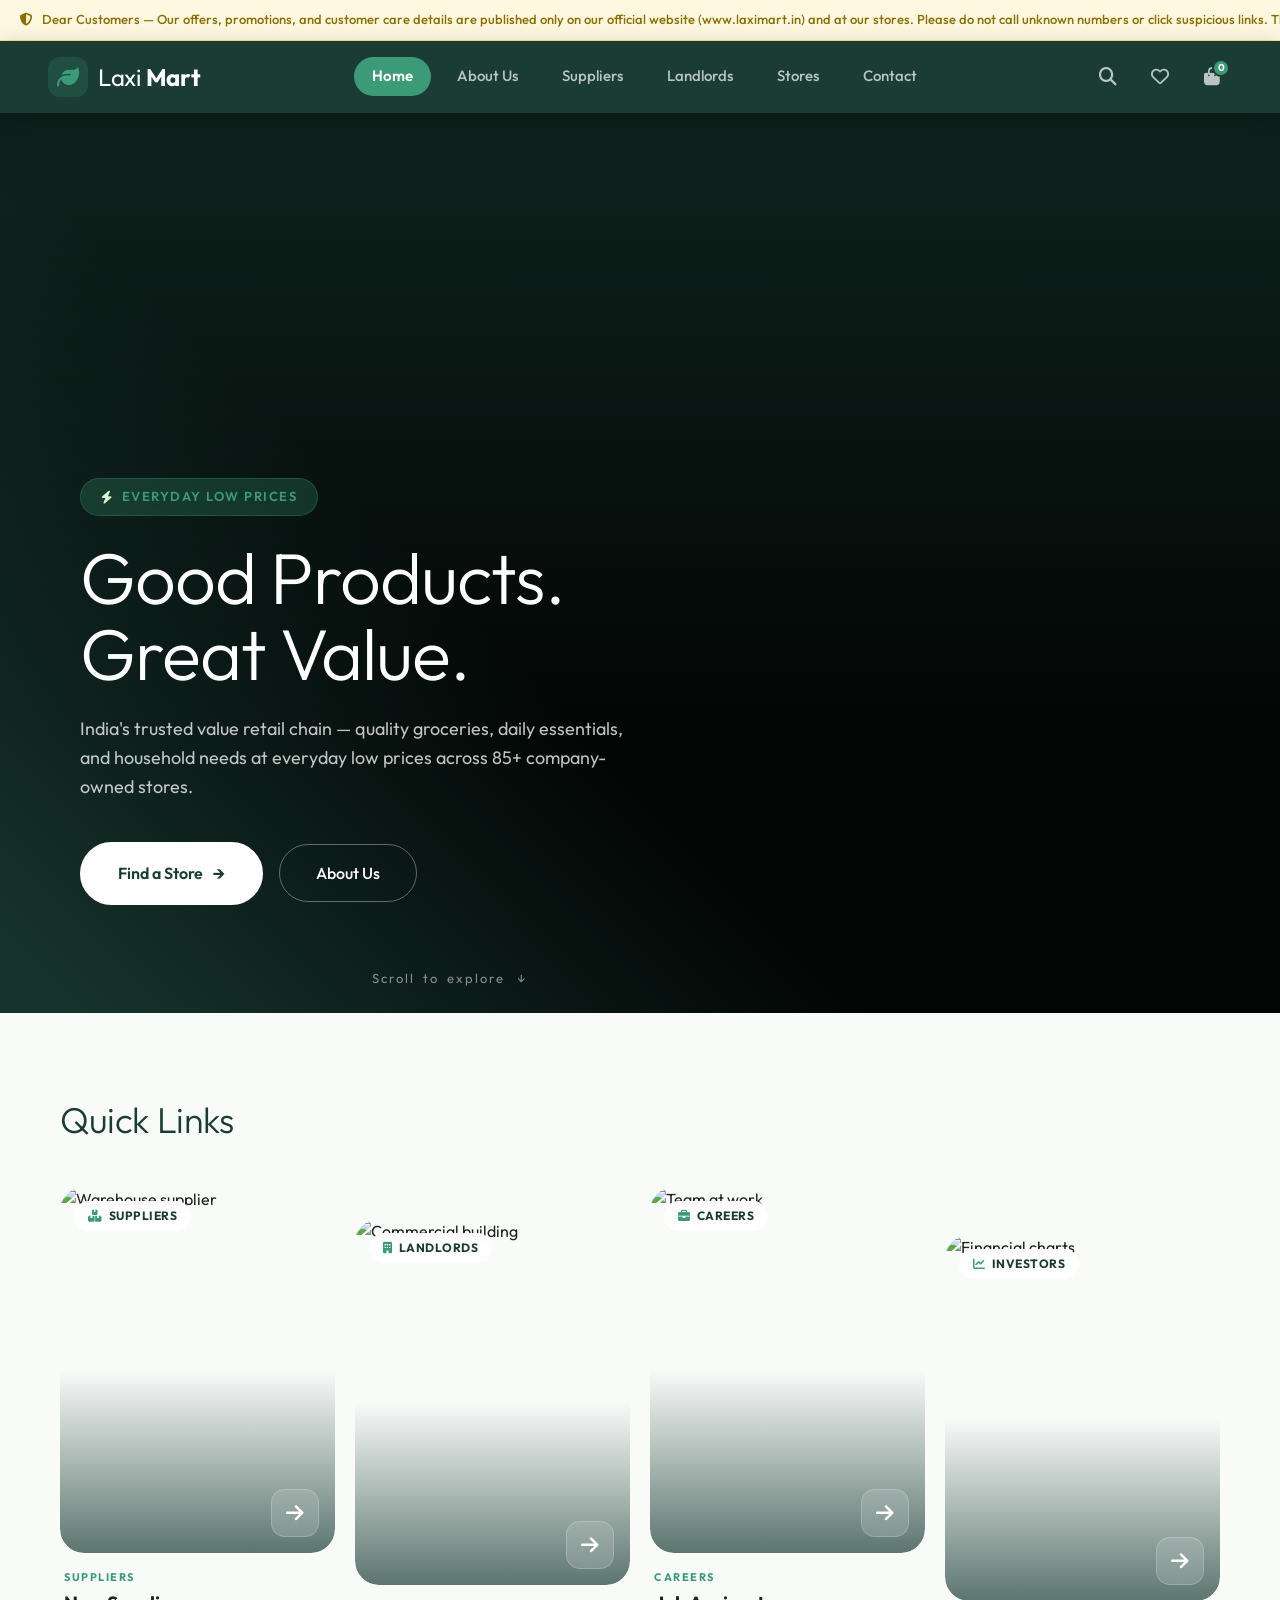
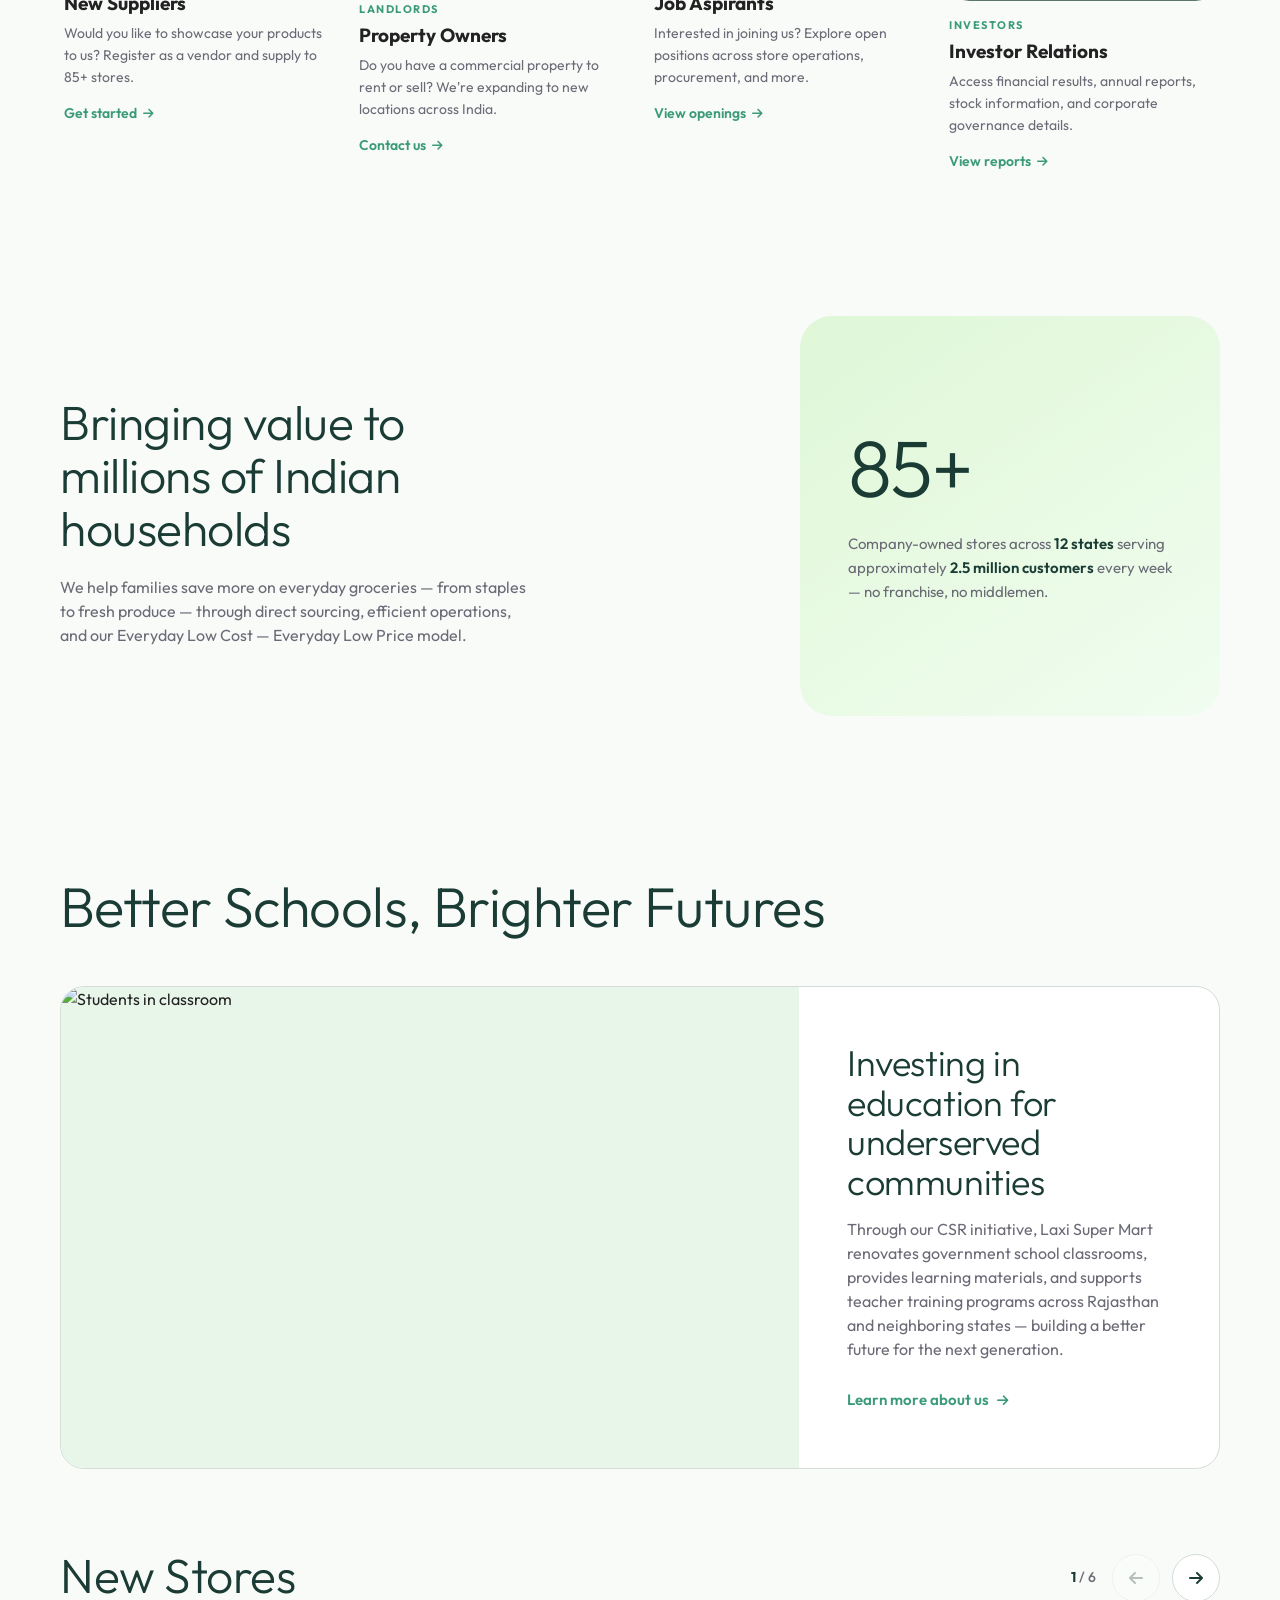
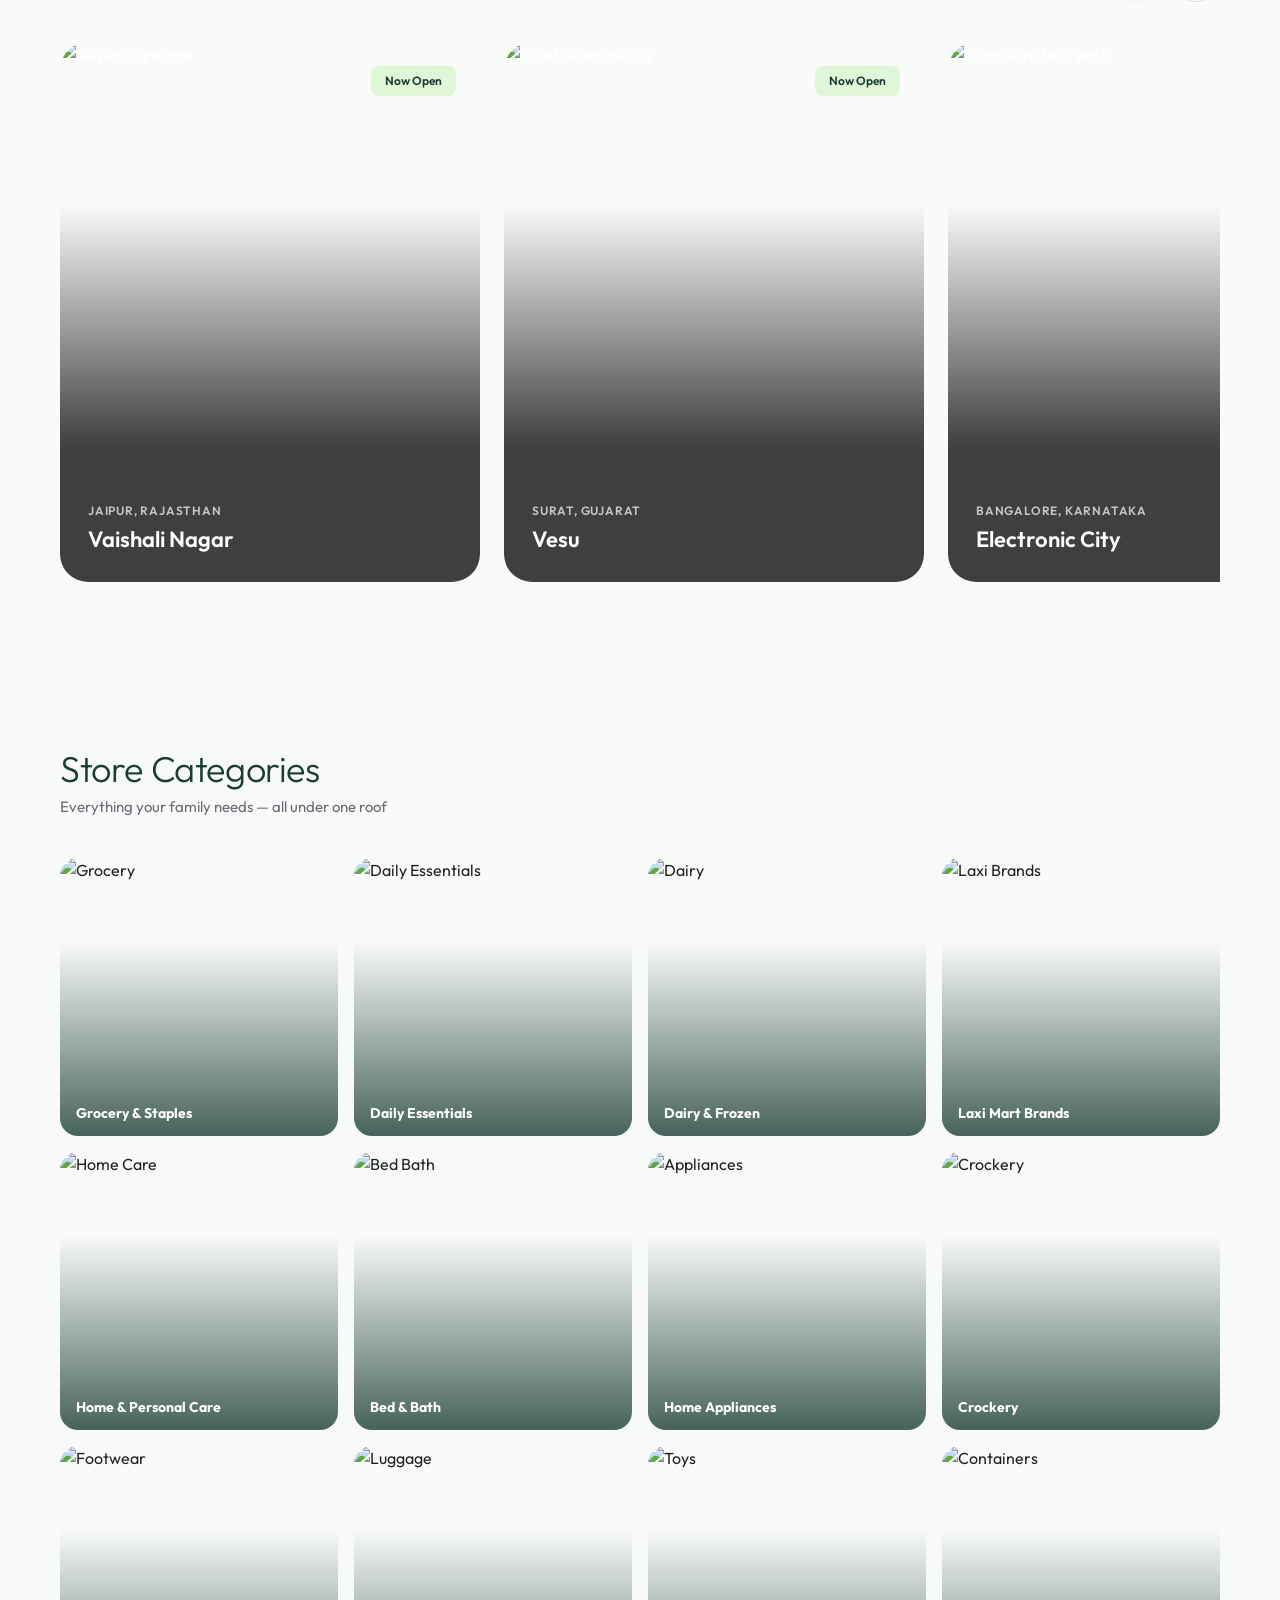
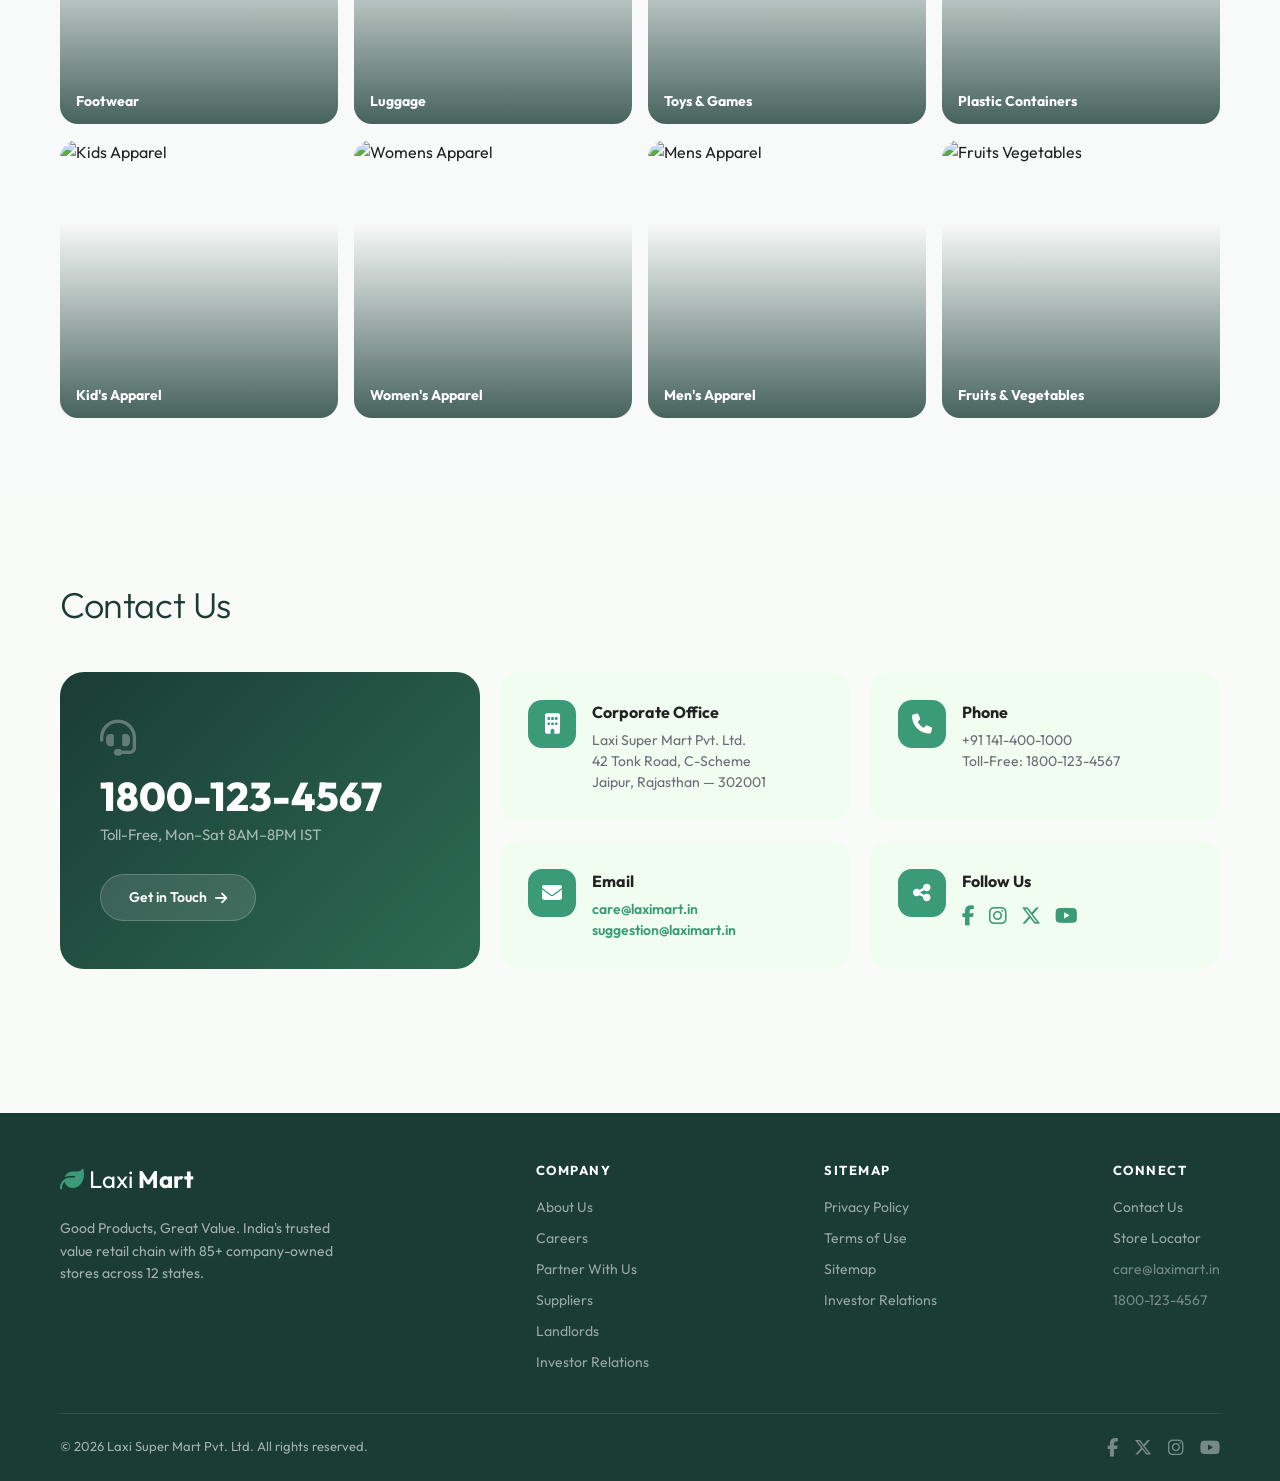
==== index.html @ c4fbe985 "fix: actual warehouse/logistics videos — no more dance" ====
<!DOCTYPE html>
<html lang="en">
<head>
    <meta charset="UTF-8">
    <meta name="viewport" content="width=device-width, initial-scale=1.0">
    <title>Laxi Super Mart — Good Products, Great Value</title>
    <link rel="stylesheet" href="style.css">
    <link rel="stylesheet" href="pages.css">
    <link rel="preconnect" href="https://fonts.googleapis.com">
    <link rel="preconnect" href="https://fonts.gstatic.com" crossorigin>
    <link href="https://fonts.googleapis.com/css2?family=Outfit:wght@400;500;600;700;800;900&display=swap" rel="stylesheet">
    <link rel="stylesheet" href="https://cdnjs.cloudflare.com/ajax/libs/font-awesome/6.4.0/css/all.min.css">
</head>
<body>
    <!-- Mobile Drawer -->
    <div class="drawer-overlay" id="drawer-overlay"></div>
    <div class="mobile-drawer" id="mobile-drawer">
        <div style="display: flex; justify-content: space-between; align-items: center; margin-bottom: 20px;">
            <a href="index.html" class="nav-logo" style="font-size: 20px;"><i class="fas fa-leaf"></i> <span>Laxi <strong>Mart</strong></span></a>
            <button id="close-drawer" style="background: none; font-size: 24px; color: rgba(255,255,255,0.6);"><i class="fas fa-times"></i></button>
        </div>
        <nav style="display: flex; flex-direction: column; gap: 4px;">
            <a href="index.html" class="drawer-link">Home</a>
            <a href="about.html" class="drawer-link">About Us</a>
            <a href="suppliers.html" class="drawer-link">Suppliers</a>
            <a href="landlords.html" class="drawer-link">Landlords</a>
            <a href="careers.html" class="drawer-link">Careers</a>
            <a href="partner.html" class="drawer-link">Partner With Us</a>
            <a href="investors.html" class="drawer-link">Investor Relations</a>
            <a href="stores.html" class="drawer-link">Store Locator</a>
            <a href="contact.html" class="drawer-link">Contact Us</a>
        </nav>
        <div style="margin-top: auto; padding-top: 20px; border-top: 1px solid rgba(255,255,255,0.1);">
            <p style="font-size: 13px; color: rgba(255,255,255,0.5); margin-bottom: 8px;">Toll-Free</p>
            <p style="font-weight: 700; color: var(--primary-green);">1800-123-4567</p>
        </div>
    </div>

    <!-- Security Warning Ticker (DMart-style) -->
    <div style="background: #fff8e1; border-bottom: 1px solid #ffe082; padding: 10px 20px; overflow: hidden;">
        <div style="display: flex; animation: secScroll 35s linear infinite; white-space: nowrap; font-size: 13px; color: #8d6e00; font-weight: 500; gap: 100px;">
            <span><i class="fas fa-shield-alt"></i> &nbsp; Dear Customers — Our offers, promotions, and customer care details are published only on our official website (www.laximart.in) and at our stores. Please do not call unknown numbers or click suspicious links. These could be phishing attempts.</span>
            <span><i class="fas fa-shield-alt"></i> &nbsp; Dear Customers — Our offers, promotions, and customer care details are published only on our official website (www.laximart.in) and at our stores. Please do not call unknown numbers or click suspicious links. These could be phishing attempts.</span>
        </div>
    </div>
    <style>@keyframes secScroll { from { transform: translateX(0); } to { transform: translateX(-50%); } }</style>

    <!-- Header & Navigation -->
    <header class="header-nav">
        <div class="nav-inner">
            <button class="mobile-menu-btn" id="open-drawer"><i class="fas fa-bars"></i></button>
            <a href="index.html" class="nav-logo"><i class="fas fa-leaf"></i><span>Laxi <strong>Mart</strong></span></a>
            <nav class="nav-links">
                <a href="index.html" class="nav-link">Home</a>
                <a href="about.html" class="nav-link">About Us</a>
                <a href="suppliers.html" class="nav-link">Suppliers</a>
                <a href="landlords.html" class="nav-link">Landlords</a>
                <a href="stores.html" class="nav-link">Stores</a>
                <a href="contact.html" class="nav-link">Contact</a>
            </nav>
            <div class="nav-right">
                <button class="nav-search-toggle" aria-label="Search"><i class="fas fa-search"></i></button>
                <a href="#" class="nav-icon" title="Favorites"><i class="far fa-heart"></i></a>
                <a href="#" class="nav-icon nav-cart" title="Cart"><i class="fas fa-shopping-bag"></i><span class="cart-badge">0</span></a>
            </div>
        </div>
        <div class="nav-search-bar" id="nav-search-bar">
            <div class="nav-search-inner">
                <i class="fas fa-search"></i>
                <input type="text" placeholder="Search for products, categories, brands...">
                <button class="nav-search-close" aria-label="Close search"><i class="fas fa-times"></i></button>
            </div>
        </div>
    </header>

    <!-- =============================================
         HERO — Fullscreen video bg (old Curat design)
         ============================================= -->
    <section class="hero-fullscreen">
        <video autoplay muted loop playsinline class="hero-video-bg">
            <source src="https://assets.mixkit.co/videos/45847/45847-720.mp4" type="video/mp4">
        </video>
        <div class="hero-gradient"></div>
        <div class="hero-body">
            <span class="hero-eyebrow"><i class="fas fa-bolt"></i> Everyday Low Prices</span>
            <h1 class="hero-headline">Good Products.<br>Great Value.</h1>
            <p class="hero-copy">India's trusted value retail chain — quality groceries, daily essentials, and household needs at everyday low prices across 85+ company-owned stores.</p>
            <div class="hero-ctas">
                <a href="stores.html" class="hero-btn-primary">Find a Store <span class="hero-btn-arrow">→</span></a>
                <a href="about.html" class="hero-btn-ghost">About Us</a>
            </div>
            <div class="hero-scroll-hint">Scroll to explore <span>↓</span></div>
        </div>
    </section>

    <main class="container">

        <!-- =============================================
             QUICK LINKS — Pinterest-style tall cards
             ============================================= -->
        <style>
            .ql-section { padding: 80px 0 64px; }
            .ql-section > h2 {
                font-size: 36px;
                font-weight: 300;
                color: #1a3c34;
                letter-spacing: -0.4px;
                margin-bottom: 40px;
            }
            .ql-pins {
                display: grid;
                grid-template-columns: repeat(4, 1fr);
                gap: 20px;
            }
            .ql-pin {
                text-decoration: none;
                color: inherit;
                display: flex;
                flex-direction: column;
                transition: transform 0.3s;
            }
            .ql-pin:hover { transform: translateY(-6px); }

            /* Tall image card — Pinterest style */
            .ql-pin-img {
                position: relative;
                border-radius: 24px;
                overflow: hidden;
                aspect-ratio: 3/4;
                margin-bottom: 16px;
            }
            .ql-pin-img img {
                width: 100%;
                height: 100%;
                object-fit: cover;
                display: block;
                transition: transform 0.4s;
            }
            .ql-pin:hover .ql-pin-img img { transform: scale(1.05); }

            /* Gradient overlay bottom */
            .ql-pin-img::after {
                content: '';
                position: absolute;
                inset: 0;
                background: linear-gradient(transparent 50%, rgba(26,60,52,0.7) 100%);
                pointer-events: none;
                border-radius: 24px;
            }

            /* Badge on image */
            .ql-pin-badge {
                position: absolute;
                top: 14px;
                left: 14px;
                z-index: 2;
                background: rgba(255,255,255,0.92);
                backdrop-filter: blur(8px);
                color: #1a3c34;
                padding: 6px 14px;
                border-radius: 20px;
                font-size: 12px;
                font-weight: 700;
                text-transform: uppercase;
                letter-spacing: 0.5px;
                display: flex;
                align-items: center;
                gap: 6px;
            }
            .ql-pin-badge i { color: #3b9b78; }

            /* Icon overlay on image */
            .ql-pin-icon {
                position: absolute;
                bottom: 16px;
                right: 16px;
                z-index: 2;
                width: 48px;
                height: 48px;
                background: rgba(255,255,255,0.15);
                backdrop-filter: blur(12px);
                border: 1px solid rgba(255,255,255,0.2);
                border-radius: 14px;
                display: flex;
                align-items: center;
                justify-content: center;
                font-size: 20px;
                color: #fff;
            }

            /* Text below card */
            .ql-pin-text {
                padding: 0 4px;
            }
            .ql-pin-label {
                font-size: 11px;
                font-weight: 700;
                text-transform: uppercase;
                letter-spacing: 1.5px;
                color: #3b9b78;
                margin-bottom: 6px;
                display: block;
            }
            .ql-pin-text h3 {
                font-size: 19px;
                font-weight: 700;
                color: #222;
                margin-bottom: 8px;
                line-height: 1.25;
            }
            .ql-pin-text p {
                font-size: 14px;
                color: #6a6b76;
                line-height: 1.55;
                margin-bottom: 12px;
            }
            .ql-pin-cta {
                font-size: 14px;
                font-weight: 600;
                color: #3b9b78;
                display: inline-flex;
                align-items: center;
                gap: 6px;
            }
            .ql-pin-cta i { transition: transform 0.2s; font-size: 12px; }
            .ql-pin:hover .ql-pin-cta i { transform: translateX(4px); }

            /* Staggered heights for Pinterest feel */
            .ql-pins .ql-pin:nth-child(2) { margin-top: 32px; }
            .ql-pins .ql-pin:nth-child(4) { margin-top: 48px; }

            @media (max-width: 1024px) {
                .ql-pins { grid-template-columns: repeat(2, 1fr); gap: 20px; }
                .ql-pins .ql-pin:nth-child(2),
                .ql-pins .ql-pin:nth-child(4) { margin-top: 0; }
            }
            @media (max-width: 600px) {
                .ql-pins { grid-template-columns: 1fr 1fr; gap: 14px; }
                .ql-pin-img { border-radius: 18px; }
                .ql-pin-text h3 { font-size: 16px; }
                .ql-pin-text p { font-size: 13px; }
                .ql-section > h2 { font-size: 28px; }
            }
        </style>

        <section class="ql-section">
            <h2>Quick Links</h2>
            <div class="ql-pins">
                <!-- Suppliers -->
                <a href="suppliers.html" class="ql-pin">
                    <div class="ql-pin-img">
                        <img src="https://images.unsplash.com/photo-1586528116311-ad8dd3c8310d?auto=format&fit=crop&q=80&w=400" alt="Warehouse supplier">
                        <span class="ql-pin-badge"><i class="fas fa-boxes-stacked"></i> Suppliers</span>
                        <div class="ql-pin-icon"><i class="fas fa-arrow-right"></i></div>
                    </div>
                    <div class="ql-pin-text">
                        <span class="ql-pin-label">Suppliers</span>
                        <h3>New Suppliers</h3>
                        <p>Would you like to showcase your products to us? Register as a vendor and supply to 85+ stores.</p>
                        <span class="ql-pin-cta">Get started <i class="fas fa-arrow-right"></i></span>
                    </div>
                </a>

                <!-- Landlords -->
                <a href="landlords.html" class="ql-pin">
                    <div class="ql-pin-img">
                        <img src="https://images.unsplash.com/photo-1486406146926-c627a92ad1ab?auto=format&fit=crop&q=80&w=400" alt="Commercial building">
                        <span class="ql-pin-badge"><i class="fas fa-building"></i> Landlords</span>
                        <div class="ql-pin-icon"><i class="fas fa-arrow-right"></i></div>
                    </div>
                    <div class="ql-pin-text">
                        <span class="ql-pin-label">Landlords</span>
                        <h3>Property Owners</h3>
                        <p>Do you have a commercial property to rent or sell? We're expanding to new locations across India.</p>
                        <span class="ql-pin-cta">Contact us <i class="fas fa-arrow-right"></i></span>
                    </div>
                </a>

                <!-- Careers -->
                <a href="careers.html" class="ql-pin">
                    <div class="ql-pin-img">
                        <img src="https://images.unsplash.com/photo-1521737711867-e3b97375f902?auto=format&fit=crop&q=80&w=400" alt="Team at work">
                        <span class="ql-pin-badge"><i class="fas fa-briefcase"></i> Careers</span>
                        <div class="ql-pin-icon"><i class="fas fa-arrow-right"></i></div>
                    </div>
                    <div class="ql-pin-text">
                        <span class="ql-pin-label">Careers</span>
                        <h3>Job Aspirants</h3>
                        <p>Interested in joining us? Explore open positions across store operations, procurement, and more.</p>
                        <span class="ql-pin-cta">View openings <i class="fas fa-arrow-right"></i></span>
                    </div>
                </a>

                <!-- Investors -->
                <a href="investors.html" class="ql-pin">
                    <div class="ql-pin-img">
                        <img src="https://images.unsplash.com/photo-1611974789855-9c2a0a7236a3?auto=format&fit=crop&q=80&w=400" alt="Financial charts">
                        <span class="ql-pin-badge"><i class="fas fa-chart-line"></i> Investors</span>
                        <div class="ql-pin-icon"><i class="fas fa-arrow-right"></i></div>
                    </div>
                    <div class="ql-pin-text">
                        <span class="ql-pin-label">Investors</span>
                        <h3>Investor Relations</h3>
                        <p>Access financial results, annual reports, stock information, and corporate governance details.</p>
                        <span class="ql-pin-cta">View reports <i class="fas fa-arrow-right"></i></span>
                    </div>
                </a>
            </div>
        </section>

        <!-- =============================================
             SPLIT STATS — Old Curat design with DMart numbers
             ============================================= -->
        <section class="split-stats">
            <div class="split-stats-text">
                <h2 class="split-stats-headline">Bringing value to millions of Indian households</h2>
                <p class="split-stats-copy">We help families save more on everyday groceries — from staples to fresh produce — through direct sourcing, efficient operations, and our Everyday Low Cost — Everyday Low Price model.</p>
            </div>
            <div class="split-stats-card">
                <div class="split-stats-card-inner">
                    <span class="split-stats-number">85+</span>
                    <p class="split-stats-desc">Company-owned stores across <strong>12 states</strong> serving approximately <strong>2.5 million customers</strong> every week — no franchise, no middlemen.</p>
                </div>
            </div>
        </section>

        <!-- =============================================
             CSR — Curat "feature split" design
             ============================================= -->
        <section class="grow-section">
            <h2 class="grow-heading">Better Schools, Brighter Futures</h2>
        </section>

        <section class="feature-splits">
            <div class="feature-split-row">
                <div class="feature-split-media">
                    <img src="https://images.unsplash.com/photo-1503676260728-1c00da094a0b?auto=format&fit=crop&q=80&w=600" alt="Students in classroom">
                </div>
                <div class="feature-split-content">
                    <h3 class="feature-split-title">Investing in education for underserved communities</h3>
                    <p class="feature-split-desc">Through our CSR initiative, Laxi Super Mart renovates government school classrooms, provides learning materials, and supports teacher training programs across Rajasthan and neighboring states — building a better future for the next generation.</p>
                    <a href="about.html" class="feature-split-link">Learn more about us <i class="fas fa-arrow-right"></i></a>
                </div>
            </div>
        </section>

    </main>

    <!-- =============================================
         NEW STORES — Curat "insights carousel" design
         ============================================= -->
    <div class="container">
        <section class="insights-section">
            <div class="insights-header">
                <h2 class="insights-heading">New Stores</h2>
                <div class="insights-nav">
                    <span class="insights-counter"><span class="insights-counter-current">1</span> / <span class="insights-counter-total">6</span></span>
                    <button class="insights-btn insights-prev" aria-label="Previous" disabled><i class="fas fa-arrow-left"></i></button>
                    <button class="insights-btn insights-next" aria-label="Next"><i class="fas fa-arrow-right"></i></button>
                </div>
            </div>
            <div class="insights-track-wrapper">
                <div class="insights-track" id="insights-track">
                    <a href="stores.html" class="insight-card">
                        <img src="https://images.unsplash.com/photo-1477587458883-47145ed94245?auto=format&fit=crop&q=80&w=500" alt="Jaipur cityscape" class="insight-card-bg">
                        <span class="insight-card-tag" style="background: #dff7d7; color: #1a3c34;">Now Open</span>
                        <div class="insight-card-bottom">
                            <span class="insight-card-eyebrow">Jaipur, Rajasthan</span>
                            <h3 class="insight-card-title">Vaishali Nagar</h3>
                        </div>
                    </a>
                    <a href="stores.html" class="insight-card">
                        <img src="https://images.unsplash.com/photo-1595658658481-d53d3f999875?auto=format&fit=crop&q=80&w=500" alt="Surat diamond city" class="insight-card-bg">
                        <span class="insight-card-tag" style="background: #dff7d7; color: #1a3c34;">Now Open</span>
                        <div class="insight-card-bottom">
                            <span class="insight-card-eyebrow">Surat, Gujarat</span>
                            <h3 class="insight-card-title">Vesu</h3>
                        </div>
                    </a>
                    <a href="stores.html" class="insight-card">
                        <img src="https://images.unsplash.com/photo-1596176530529-78163a4f7af2?auto=format&fit=crop&q=80&w=500" alt="Bangalore tech park" class="insight-card-bg">
                        <span class="insight-card-tag" style="background: #dff7d7; color: #1a3c34;">Now Open</span>
                        <div class="insight-card-bottom">
                            <span class="insight-card-eyebrow">Bangalore, Karnataka</span>
                            <h3 class="insight-card-title">Electronic City</h3>
                        </div>
                    </a>
                    <a href="stores.html" class="insight-card">
                        <img src="https://images.unsplash.com/photo-1570168007204-dfb528c6958f?auto=format&fit=crop&q=80&w=500" alt="Pune skyline" class="insight-card-bg">
                        <span class="insight-card-tag" style="background: #fff8e1; color: #8d6e00;">Coming Soon</span>
                        <div class="insight-card-bottom">
                            <span class="insight-card-eyebrow">Pune, Maharashtra</span>
                            <h3 class="insight-card-title">Hinjewadi</h3>
                        </div>
                    </a>
                    <a href="stores.html" class="insight-card">
                        <img src="https://images.unsplash.com/photo-1587474260584-136574528ed5?auto=format&fit=crop&q=80&w=500" alt="Delhi cityscape" class="insight-card-bg">
                        <span class="insight-card-tag" style="background: #fff8e1; color: #8d6e00;">Coming Soon</span>
                        <div class="insight-card-bottom">
                            <span class="insight-card-eyebrow">Noida, Delhi NCR</span>
                            <h3 class="insight-card-title">Sector 62</h3>
                        </div>
                    </a>
                    <a href="stores.html" class="insight-card">
                        <img src="https://images.unsplash.com/photo-1599661046289-e31897846e41?auto=format&fit=crop&q=80&w=500" alt="Hyderabad Charminar" class="insight-card-bg">
                        <span class="insight-card-tag" style="background: #fff8e1; color: #8d6e00;">Coming Soon</span>
                        <div class="insight-card-bottom">
                            <span class="insight-card-eyebrow">Hyderabad, Telangana</span>
                            <h3 class="insight-card-title">Manikonda</h3>
                        </div>
                    </a>
                </div>
            </div>
        </section>
    </div>

    <!-- =============================================
         STORE CATEGORIES — Styled grid
         ============================================= -->
    <!-- =============================================
         STORE CATEGORIES — Premium icon card grid
         ============================================= -->
    <style>
        .sc-section { background: #f8faf9; padding: 80px 0; }
        .sc-inner { max-width: 1200px; margin: 0 auto; padding: 0 20px; }
        .sc-header { display: flex; justify-content: space-between; align-items: flex-end; margin-bottom: 40px; flex-wrap: wrap; gap: 16px; }
        .sc-header h2 { font-size: 36px; font-weight: 300; color: #1a3c34; letter-spacing: -0.4px; }
        .sc-header p { font-size: 15px; color: #6a6b76; }
        .sc-grid {
            display: grid;
            grid-template-columns: repeat(4, 1fr);
            gap: 16px;
        }
        .sc-card {
            position: relative;
            border-radius: 18px;
            overflow: hidden;
            aspect-ratio: 1/1;
            cursor: pointer;
            transition: transform 0.3s;
        }
        .sc-card:hover { transform: translateY(-5px); }
        .sc-card img {
            width: 100%;
            height: 100%;
            object-fit: cover;
            display: block;
            transition: transform 0.4s;
        }
        .sc-card:hover img { transform: scale(1.08); }
        .sc-card::after {
            content: '';
            position: absolute;
            inset: 0;
            background: linear-gradient(transparent 30%, rgba(26,60,52,0.8) 100%);
            pointer-events: none;
        }
        .sc-card span {
            position: absolute;
            bottom: 14px;
            left: 16px;
            right: 16px;
            z-index: 2;
            font-size: 14px;
            font-weight: 700;
            color: #fff;
            line-height: 1.25;
        }

        @media (max-width: 1024px) { .sc-grid { grid-template-columns: repeat(4, 1fr); gap: 12px; } }
        @media (max-width: 768px) { .sc-grid { grid-template-columns: repeat(3, 1fr); } .sc-card span { font-size: 12px; bottom: 10px; left: 12px; } }
        @media (max-width: 480px) { .sc-grid { grid-template-columns: repeat(2, 1fr); } }

        /* CONTACT SECTION */
        .contact-section { max-width: 1200px; margin: 0 auto; padding: 80px 20px; }
        .contact-section > h2 { font-size: 36px; font-weight: 300; color: #1a3c34; letter-spacing: -0.4px; margin-bottom: 40px; }
        .contact-grid {
            display: grid;
            grid-template-columns: 1.2fr 1fr 1fr;
            gap: 20px;
        }
        .contact-card-main {
            background: linear-gradient(135deg, #1a3c34, #2d6b54);
            border-radius: 24px;
            padding: 40px;
            color: #fff;
            display: flex;
            flex-direction: column;
            justify-content: center;
            grid-row: span 2;
        }
        .contact-card-main .cc-phone {
            font-size: 40px;
            font-weight: 800;
            line-height: 1;
            margin-bottom: 8px;
        }
        .contact-card-main .cc-hours {
            font-size: 15px;
            color: rgba(255,255,255,0.6);
            margin-bottom: 28px;
        }
        .contact-card-main .cc-cta {
            display: inline-flex;
            align-items: center;
            gap: 8px;
            padding: 12px 28px;
            background: rgba(255,255,255,0.12);
            border: 1px solid rgba(255,255,255,0.2);
            border-radius: 100px;
            color: #fff;
            font-size: 14px;
            font-weight: 600;
            text-decoration: none;
            transition: all 0.2s;
            width: fit-content;
        }
        .contact-card-main .cc-cta:hover { background: rgba(255,255,255,0.2); }

        .contact-card-sm {
            background: #f0fdf0;
            border-radius: 20px;
            padding: 28px;
            display: flex;
            gap: 16px;
            align-items: flex-start;
        }
        .contact-card-sm .cc-icon {
            width: 48px;
            height: 48px;
            border-radius: 14px;
            background: #3b9b78;
            color: #fff;
            display: flex;
            align-items: center;
            justify-content: center;
            font-size: 20px;
            flex-shrink: 0;
        }
        .contact-card-sm h4 { font-size: 16px; font-weight: 700; color: #222; margin-bottom: 6px; }
        .contact-card-sm p { font-size: 14px; color: #6a6b76; line-height: 1.5; }
        .contact-card-sm a { color: #3b9b78; text-decoration: none; font-weight: 600; }

        @media (max-width: 768px) {
            .contact-grid { grid-template-columns: 1fr; }
            .contact-card-main { grid-row: auto; }
            .contact-card-main .cc-phone { font-size: 32px; }
        }
    </style>

    <section class="sc-section">
        <div class="sc-inner">
            <div class="sc-header">
                <div>
                    <h2>Store Categories</h2>
                    <p>Everything your family needs — all under one roof</p>
                </div>
            </div>
            <div class="sc-grid">
                <div class="sc-card"><img src="https://images.unsplash.com/photo-1604719312566-8912e9227c6a?auto=format&fit=crop&q=80&w=300" alt="Grocery"><span>Grocery & Staples</span></div>
                <div class="sc-card"><img src="https://images.unsplash.com/photo-1583947215259-38e31be8751f?auto=format&fit=crop&q=80&w=300" alt="Daily Essentials"><span>Daily Essentials</span></div>
                <div class="sc-card"><img src="https://images.unsplash.com/photo-1550583724-b2692b85b150?auto=format&fit=crop&q=80&w=300" alt="Dairy"><span>Dairy & Frozen</span></div>
                <div class="sc-card"><img src="https://images.unsplash.com/photo-1607082349566-187342175e2f?auto=format&fit=crop&q=80&w=300" alt="Laxi Brands"><span>Laxi Mart Brands</span></div>
                <div class="sc-card"><img src="https://images.unsplash.com/photo-1556228578-0d85b1a4d571?auto=format&fit=crop&q=80&w=300" alt="Home Care"><span>Home & Personal Care</span></div>
                <div class="sc-card"><img src="https://images.unsplash.com/photo-1616627561950-9f746e330187?auto=format&fit=crop&q=80&w=300" alt="Bed Bath"><span>Bed & Bath</span></div>
                <div class="sc-card"><img src="https://images.unsplash.com/photo-1556909114-f6e7ad7d3136?auto=format&fit=crop&q=80&w=300" alt="Appliances"><span>Home Appliances</span></div>
                <div class="sc-card"><img src="https://images.unsplash.com/photo-1514228742587-6b1558fcca3d?auto=format&fit=crop&q=80&w=300" alt="Crockery"><span>Crockery</span></div>
                <div class="sc-card"><img src="https://images.unsplash.com/photo-1542291026-7eec264c27ff?auto=format&fit=crop&q=80&w=300" alt="Footwear"><span>Footwear</span></div>
                <div class="sc-card"><img src="https://images.unsplash.com/photo-1553062407-98eeb64c6a62?auto=format&fit=crop&q=80&w=300" alt="Luggage"><span>Luggage</span></div>
                <div class="sc-card"><img src="https://images.unsplash.com/photo-1596461404969-9ae70f2830c1?auto=format&fit=crop&q=80&w=300" alt="Toys"><span>Toys & Games</span></div>
                <div class="sc-card"><img src="https://images.unsplash.com/photo-1610557892470-55d9e80c0bce?auto=format&fit=crop&q=80&w=300" alt="Containers"><span>Plastic Containers</span></div>
                <div class="sc-card"><img src="https://images.unsplash.com/photo-1519238263530-99bdd11df2ea?auto=format&fit=crop&q=80&w=300" alt="Kids Apparel"><span>Kid's Apparel</span></div>
                <div class="sc-card"><img src="https://images.unsplash.com/photo-1567401893414-76b7b1e5a7a5?auto=format&fit=crop&q=80&w=300" alt="Womens Apparel"><span>Women's Apparel</span></div>
                <div class="sc-card"><img src="https://images.unsplash.com/photo-1602810318383-e386cc2a3ccf?auto=format&fit=crop&q=80&w=300" alt="Mens Apparel"><span>Men's Apparel</span></div>
                <div class="sc-card"><img src="https://images.unsplash.com/photo-1610832958506-aa56368176cf?auto=format&fit=crop&q=80&w=300" alt="Fruits Vegetables"><span>Fruits & Vegetables</span></div>
            </div>
        </div>
    </section>

    <!-- =============================================
         CONTACT — Bento grid layout
         ============================================= -->
    <section class="contact-section">
        <h2>Contact Us</h2>
        <div class="contact-grid">
            <!-- Main phone card -->
            <div class="contact-card-main">
                <i class="fas fa-headset" style="font-size: 36px; color: rgba(255,255,255,0.3); margin-bottom: 20px;"></i>
                <div class="cc-phone">1800-123-4567</div>
                <div class="cc-hours">Toll-Free, Mon–Sat 8AM–8PM IST</div>
                <a href="contact.html" class="cc-cta">Get in Touch <i class="fas fa-arrow-right"></i></a>
            </div>

            <!-- Address card -->
            <div class="contact-card-sm">
                <div class="cc-icon"><i class="fas fa-building"></i></div>
                <div>
                    <h4>Corporate Office</h4>
                    <p>Laxi Super Mart Pvt. Ltd.<br>42 Tonk Road, C-Scheme<br>Jaipur, Rajasthan — 302001</p>
                </div>
            </div>

            <!-- Phone card -->
            <div class="contact-card-sm">
                <div class="cc-icon"><i class="fas fa-phone"></i></div>
                <div>
                    <h4>Phone</h4>
                    <p>+91 141-400-1000<br>Toll-Free: 1800-123-4567</p>
                </div>
            </div>

            <!-- Email card -->
            <div class="contact-card-sm">
                <div class="cc-icon"><i class="fas fa-envelope"></i></div>
                <div>
                    <h4>Email</h4>
                    <p><a href="mailto:care@laximart.in">care@laximart.in</a><br><a href="mailto:suggestion@laximart.in">suggestion@laximart.in</a></p>
                </div>
            </div>

            <!-- Social card -->
            <div class="contact-card-sm">
                <div class="cc-icon"><i class="fas fa-share-nodes"></i></div>
                <div>
                    <h4>Follow Us</h4>
                    <div style="display: flex; gap: 14px; margin-top: 8px;">
                        <a href="#" style="color: #3b9b78; font-size: 20px;"><i class="fab fa-facebook-f"></i></a>
                        <a href="#" style="color: #3b9b78; font-size: 20px;"><i class="fab fa-instagram"></i></a>
                        <a href="#" style="color: #3b9b78; font-size: 20px;"><i class="fab fa-x-twitter"></i></a>
                        <a href="#" style="color: #3b9b78; font-size: 20px;"><i class="fab fa-youtube"></i></a>
                    </div>
                </div>
            </div>
        </div>
    </section>

    <!-- =============================================
         FOOTER — Dark Curat-style
         ============================================= -->
        <footer style="background: #1a3c34; padding-top: 48px; color: rgba(255,255,255,0.6); margin-top: 64px;">
        <div style="max-width: 1200px; margin: 0 auto; padding: 0 20px;">
            <div style="display: flex; justify-content: space-between; flex-wrap: wrap; gap: 40px; padding-bottom: 40px; border-bottom: 1px solid rgba(255,255,255,0.1);">
                <div style="max-width: 300px;">
                    <div style="margin-bottom: 20px; font-size: 24px; font-weight: 400; color: #fff;"><i class="fas fa-leaf" style="color: #3b9b78;"></i> Laxi <strong>Mart</strong></div>
                    <p style="font-size: 14px; line-height: 1.6;">Good Products, Great Value. India's trusted value retail chain with 85+ company-owned stores across 12 states.</p>
                </div>
                <div>
                    <h4 style="color: #fff; font-size: 13px; font-weight: 700; margin-bottom: 16px; text-transform: uppercase; letter-spacing: 1.5px;">Company</h4>
                    <ul style="list-style: none; padding: 0; display: flex; flex-direction: column; gap: 10px; font-size: 14px;">
                        <li><a href="about.html" style="color: rgba(255,255,255,0.55); text-decoration: none;">About Us</a></li>
                        <li><a href="careers.html" style="color: rgba(255,255,255,0.55); text-decoration: none;">Careers</a></li>
                        <li><a href="partner.html" style="color: rgba(255,255,255,0.55); text-decoration: none;">Partner With Us</a></li>
                        <li><a href="suppliers.html" style="color: rgba(255,255,255,0.55); text-decoration: none;">Suppliers</a></li>
                        <li><a href="landlords.html" style="color: rgba(255,255,255,0.55); text-decoration: none;">Landlords</a></li>
                        <li><a href="investors.html" style="color: rgba(255,255,255,0.55); text-decoration: none;">Investor Relations</a></li>
                    </ul>
                </div>
                <div>
                    <h4 style="color: #fff; font-size: 13px; font-weight: 700; margin-bottom: 16px; text-transform: uppercase; letter-spacing: 1.5px;">Sitemap</h4>
                    <ul style="list-style: none; padding: 0; display: flex; flex-direction: column; gap: 10px; font-size: 14px;">
                        <li><a href="privacy.html" style="color: rgba(255,255,255,0.55); text-decoration: none;">Privacy Policy</a></li>
                        <li><a href="terms.html" style="color: rgba(255,255,255,0.55); text-decoration: none;">Terms of Use</a></li>
                        <li><a href="sitemap.html" style="color: rgba(255,255,255,0.55); text-decoration: none;">Sitemap</a></li>
                        <li><a href="investors.html" style="color: rgba(255,255,255,0.55); text-decoration: none;">Investor Relations</a></li>
                    </ul>
                </div>
                <div>
                    <h4 style="color: #fff; font-size: 13px; font-weight: 700; margin-bottom: 16px; text-transform: uppercase; letter-spacing: 1.5px;">Connect</h4>
                    <ul style="list-style: none; padding: 0; display: flex; flex-direction: column; gap: 10px; font-size: 14px;">
                        <li><a href="contact.html" style="color: rgba(255,255,255,0.55); text-decoration: none;">Contact Us</a></li>
                        <li><a href="stores.html" style="color: rgba(255,255,255,0.55); text-decoration: none;">Store Locator</a></li>
                        <li style="color: rgba(255,255,255,0.4);">care@laximart.in</li>
                        <li style="color: rgba(255,255,255,0.4);">1800-123-4567</li>
                    </ul>
                </div>
            </div>
        </div>
        <div style="max-width: 1200px; margin: 0 auto; padding: 20px; display: flex; justify-content: space-between; align-items: center; flex-wrap: wrap; gap: 12px; font-size: 13px;">
            <span>&copy; 2026 Laxi Super Mart Pvt. Ltd. All rights reserved.</span>
            <div style="display: flex; gap: 16px;">
                <a href="#" style="color: rgba(255,255,255,0.4); font-size: 18px;"><i class="fab fa-facebook-f"></i></a>
                <a href="#" style="color: rgba(255,255,255,0.4); font-size: 18px;"><i class="fab fa-x-twitter"></i></a>
                <a href="#" style="color: rgba(255,255,255,0.4); font-size: 18px;"><i class="fab fa-instagram"></i></a>
                <a href="#" style="color: rgba(255,255,255,0.4); font-size: 18px;"><i class="fab fa-youtube"></i></a>
            </div>
        </div>
    </footer>

    <script src="script.js"></script>
</body>
</html>
---- style.css ----
:root {
    --primary-green: #3b9b78;
    --primary-green-hover: #4ea585;
    --primary-red: #7A1616;
    --accent-orange: #3b9b78;
    --accent-yellow: #dff7d7;
    --background-light: #f9fbf9;
    --background-gray: #f0f5f2;
    --text-dark: #222222;
    --text-muted: #6a6b76;
    --border-light: #d4ddd8;
    --badge-red: #D32F2F;
    --badge-green: #3b9b78;

    --container-max-width: 1200px;
    --section-padding-y: 64px;
    --element-gap: 24px;
    --grid-gap: 20px;

    --radius-sm: 8px;
    --radius-md: 12px;
    --radius-lg: 24px;
    --radius-pill: 30px;

    --font-main: 'Outfit', sans-serif;
}

* {
    margin: 0;
    padding: 0;
    box-sizing: border-box;
}

html, body {
    overflow-x: hidden;
    width: 100%;
}

body {
    font-family: var(--font-main);
    color: var(--text-dark);
    line-height: 1.5;
    background-color: var(--background-light);
}

.container {
    max-width: var(--container-max-width);
    margin: 0 auto;
    padding: 0 20px;
}

img {
    max-width: 100%;
    height: auto;
    display: block;
}

a {
    text-decoration: none;
    color: inherit;
}

ul {
    list-style: none;
}

button {
    cursor: pointer;
    border: none;
    outline: none;
    font-family: inherit;
}

/* Announcement Bar */
.announcement-bar {
    background-color: var(--primary-green);
    color: #ffffff;
    height: 40px;
    display: flex;
    align-items: center;
    justify-content: center;
    font-size: 13px;
    font-weight: 500;
    letter-spacing: 0.3px;
}

/* ========================================
   NAVBAR — Inspired by reference component
   Full-width dark bar, logo left, links center, CTA right
   ======================================== */
.header-nav {
    background-color: #1a3c34;
    position: sticky;
    top: 0;
    z-index: 1000;
    box-shadow: 0 2px 20px rgba(0, 0, 0, 0.15);
}

.nav-inner {
    max-width: 1400px;
    margin: 0 auto;
    display: flex;
    align-items: center;
    padding: 0 48px;
    height: 72px;
    gap: 40px;
}

/* Logo */
.nav-logo {
    display: flex;
    align-items: center;
    gap: 10px;
    color: #ffffff;
    font-size: 24px;
    font-weight: 400;
    letter-spacing: -0.3px;
    text-decoration: none;
    flex-shrink: 0;
    transition: opacity 0.2s;
}

.nav-logo:hover {
    opacity: 0.85;
}

.nav-logo i {
    font-size: 22px;
    color: var(--primary-green);
    background: rgba(59, 155, 120, 0.2);
    width: 40px;
    height: 40px;
    display: flex;
    align-items: center;
    justify-content: center;
    border-radius: 12px;
}

.nav-logo strong {
    font-weight: 700;
}

/* Center Nav Links */
.nav-links {
    display: flex;
    align-items: center;
    gap: 8px;
    margin: 0 auto;
}

.nav-link {
    color: rgba(255, 255, 255, 0.7);
    font-size: 15px;
    font-weight: 500;
    padding: 8px 18px;
    border-radius: var(--radius-pill);
    transition: all 0.25s;
    white-space: nowrap;
}

.nav-link:hover {
    color: #ffffff;
    background: rgba(255, 255, 255, 0.08);
}

.nav-link.active {
    color: #ffffff;
    background: var(--primary-green);
    font-weight: 600;
}

/* Right Section */
.nav-right {
    display: flex;
    align-items: center;
    gap: 12px;
    flex-shrink: 0;
}

.nav-search-toggle {
    background: none;
    color: rgba(255, 255, 255, 0.7);
    font-size: 18px;
    width: 40px;
    height: 40px;
    display: flex;
    align-items: center;
    justify-content: center;
    border-radius: 50%;
    transition: all 0.2s;
}

.nav-search-toggle:hover {
    color: #ffffff;
    background: rgba(255, 255, 255, 0.1);
}

.nav-icon {
    color: rgba(255, 255, 255, 0.7);
    font-size: 18px;
    width: 40px;
    height: 40px;
    display: flex;
    align-items: center;
    justify-content: center;
    border-radius: 50%;
    transition: all 0.2s;
    position: relative;
}

.nav-icon:hover {
    color: #ffffff;
    background: rgba(255, 255, 255, 0.1);
}

.cart-badge {
    position: absolute;
    top: 2px;
    right: 2px;
    background: var(--primary-green);
    color: #ffffff;
    border-radius: 50%;
    width: 18px;
    height: 18px;
    font-size: 10px;
    font-weight: 700;
    display: flex;
    align-items: center;
    justify-content: center;
    border: 2px solid #1a3c34;
}

/* CTA Button */
.nav-cta {
    display: inline-flex;
    align-items: center;
    gap: 8px;
    padding: 10px 28px;
    border: 2px solid var(--primary-green);
    border-radius: var(--radius-pill);
    color: #ffffff;
    background: var(--primary-green);
    font-size: 14px;
    font-weight: 600;
    transition: all 0.3s;
    white-space: nowrap;
}

.nav-cta:hover {
    background: transparent;
    color: var(--primary-green);
    border-color: var(--primary-green);
}

.nav-cta i {
    font-size: 12px;
    transition: transform 0.2s;
}

.nav-cta:hover i {
    transform: translateX(4px);
}

/* Expandable Search Bar */
.nav-search-bar {
    max-height: 0;
    overflow: hidden;
    background: #15332c;
    transition: max-height 0.3s ease;
}

.nav-search-bar.active {
    max-height: 80px;
}

.nav-search-inner {
    max-width: 1400px;
    margin: 0 auto;
    padding: 12px 48px;
    display: flex;
    align-items: center;
    gap: 12px;
}

.nav-search-inner i {
    color: rgba(255, 255, 255, 0.5);
    font-size: 16px;
}

.nav-search-inner input {
    flex: 1;
    background: rgba(255, 255, 255, 0.08);
    border: 1px solid rgba(255, 255, 255, 0.12);
    border-radius: var(--radius-pill);
    padding: 12px 20px;
    color: #ffffff;
    font-size: 14px;
    font-family: var(--font-main);
    outline: none;
    transition: all 0.3s;
}

.nav-search-inner input::placeholder {
    color: rgba(255, 255, 255, 0.4);
}

.nav-search-inner input:focus {
    background: rgba(255, 255, 255, 0.12);
    border-color: var(--primary-green);
}

.nav-search-close {
    background: none;
    color: rgba(255, 255, 255, 0.5);
    font-size: 18px;
    width: 36px;
    height: 36px;
    display: flex;
    align-items: center;
    justify-content: center;
    border-radius: 50%;
    transition: all 0.2s;
    cursor: pointer;
}

.nav-search-close:hover {
    color: #ffffff;
    background: rgba(255, 255, 255, 0.1);
}

/* ========================================
   HERO — Fullscreen video with gradient overlay
   Inspired by reference: bottom-left content, large headline, pill CTA
   ======================================== */
.hero-fullscreen {
    position: relative;
    width: 100%;
    height: 100vh;
    min-height: 600px;
    max-height: 900px;
    overflow: hidden;
    background-color: #0d1f1a;
}

.hero-video-bg {
    position: absolute;
    top: 0;
    left: 0;
    width: 100%;
    height: 100%;
    object-fit: cover;
    z-index: 1;
}

.hero-gradient {
    position: absolute;
    top: 0;
    left: 0;
    width: 100%;
    height: 100%;
    z-index: 2;
    background-image:
        linear-gradient(45deg, rgba(26, 60, 52, 0.85) 3%, rgba(26, 60, 52, 0) 40%),
        linear-gradient(transparent 10%, rgba(0, 0, 0, 0.85) 70%);
}

.hero-body {
    position: absolute;
    bottom: 0;
    left: 0;
    width: 100%;
    z-index: 3;
    padding: 0 80px 60px;
    max-width: 900px;
    animation: heroFadeIn 1s ease-out;
}

/* Eyebrow badge */
.hero-eyebrow {
    display: inline-flex;
    align-items: center;
    gap: 8px;
    padding: 8px 20px;
    background: rgba(59, 155, 120, 0.25);
    backdrop-filter: blur(8px);
    color: var(--primary-green);
    border: 1px solid rgba(59, 155, 120, 0.3);
    border-radius: var(--radius-pill);
    font-size: 13px;
    font-weight: 600;
    text-transform: uppercase;
    letter-spacing: 1.5px;
    margin-bottom: 24px;
}

.hero-eyebrow i {
    color: #dff7d7;
}

/* Headline */
.hero-headline {
    font-size: 72px;
    font-weight: 300;
    line-height: 1.05;
    letter-spacing: -1px;
    color: #ffffff;
    margin-bottom: 24px;
}

/* Copy */
.hero-copy {
    font-size: 18px;
    line-height: 1.6;
    color: rgba(255, 255, 255, 0.75);
    margin-bottom: 40px;
    max-width: 560px;
}

/* CTA Buttons */
.hero-ctas {
    display: flex;
    align-items: center;
    gap: 16px;
    margin-bottom: 48px;
}

.hero-btn-primary {
    display: inline-flex;
    align-items: center;
    gap: 10px;
    padding: 16px 36px;
    background: #ffffff;
    color: #1a3c34;
    border: 2px solid #ffffff;
    border-radius: 100px;
    font-size: 16px;
    font-weight: 600;
    font-family: var(--font-main);
    cursor: pointer;
    transition: all 0.25s ease;
}

.hero-btn-primary:hover {
    background: var(--primary-green);
    color: #ffffff;
    border-color: var(--primary-green);
}

.hero-btn-arrow {
    transition: transform 0.2s;
    font-size: 18px;
}

.hero-btn-primary:hover .hero-btn-arrow {
    transform: translateX(4px);
}

.hero-btn-ghost {
    display: inline-flex;
    align-items: center;
    padding: 16px 36px;
    background: transparent;
    color: #ffffff;
    border: 1px solid rgba(255, 255, 255, 0.35);
    border-radius: 100px;
    font-size: 16px;
    font-weight: 500;
    font-family: var(--font-main);
    cursor: pointer;
    transition: all 0.25s ease;
}

.hero-btn-ghost:hover {
    border-color: rgba(255, 255, 255, 0.7);
    background: rgba(255, 255, 255, 0.08);
}

/* Scroll hint */
.hero-scroll-hint {
    font-size: 13px;
    color: rgba(255, 255, 255, 0.5);
    text-align: center;
    letter-spacing: 2px;
    word-spacing: 3px;
    animation: scrollBounce 2s ease-in-out infinite;
    position: absolute;
    bottom: 24px;
    left: 50%;
    transform: translateX(-50%);
    width: auto;
    white-space: nowrap;
}

.hero-scroll-hint span {
    display: inline-block;
    margin-left: 4px;
}

@keyframes heroFadeIn {
    from { opacity: 0; transform: translateY(40px); }
    to { opacity: 1; transform: translateY(0); }
}

@keyframes scrollBounce {
    0%, 100% { opacity: 0.5; transform: translateX(-50%) translateY(0); }
    50% { opacity: 1; transform: translateX(-50%) translateY(6px); }
}

.btn-primary {
    background-color: var(--primary-green);
    color: white;
    padding: 14px 32px;
    border-radius: var(--radius-pill);
    font-weight: 500;
    font-size: 16px;
    border: 2px solid var(--primary-green);
    transition: all 0.3s;
    display: inline-block;
    text-transform: capitalize;
}

.btn-primary:hover {
    background-color: white;
    color: var(--primary-green);
    border-color: var(--primary-green);
}

/* ========================================
   WHAT'S NEW — Section heading + card grid
   Reference: 56px, weight 300, tight letter-spacing
   ======================================== */
.whats-new-section {
    padding: 80px 0 64px;
}

.whats-new-heading {
    font-size: 56px;
    font-weight: 300;
    line-height: 1.1;
    letter-spacing: -0.56px;
    color: #1a3c34;
    margin-bottom: 48px;
}

.whats-new-grid {
    display: grid;
    grid-template-columns: repeat(3, 1fr);
    gap: 24px;
}

.whats-new-card {
    display: flex;
    flex-direction: column;
    border-radius: 20px;
    overflow: hidden;
    background: #ffffff;
    border: 1px solid var(--border-light);
    text-decoration: none;
    color: inherit;
    transition: transform 0.3s, box-shadow 0.3s;
}

.whats-new-card:hover {
    transform: translateY(-6px);
    box-shadow: 0 16px 40px rgba(26, 60, 52, 0.1);
}

.whats-new-img {
    width: 100%;
    height: 220px;
    overflow: hidden;
}

.whats-new-img img {
    width: 100%;
    height: 100%;
    object-fit: cover;
    transition: transform 0.4s ease;
}

.whats-new-card:hover .whats-new-img img {
    transform: scale(1.06);
}

.whats-new-info {
    padding: 24px;
    display: flex;
    flex-direction: column;
    gap: 8px;
    flex: 1;
}

.whats-new-tag {
    display: inline-block;
    width: fit-content;
    padding: 4px 12px;
    background: #dff7d7;
    color: #1a3c34;
    border-radius: var(--radius-pill);
    font-size: 12px;
    font-weight: 600;
    text-transform: uppercase;
    letter-spacing: 0.8px;
}

.whats-new-info h3 {
    font-size: 20px;
    font-weight: 700;
    color: var(--text-dark);
    margin-top: 4px;
}

.whats-new-info p {
    font-size: 15px;
    line-height: 1.5;
    color: var(--text-muted);
    flex: 1;
}

.whats-new-link {
    display: inline-flex;
    align-items: center;
    gap: 6px;
    color: var(--primary-green);
    font-size: 14px;
    font-weight: 600;
    margin-top: 8px;
    transition: gap 0.2s;
}

.whats-new-card:hover .whats-new-link {
    gap: 10px;
}

.whats-new-link i {
    font-size: 12px;
    transition: transform 0.2s;
}

.whats-new-card:hover .whats-new-link i {
    transform: translateX(3px);
}

/* ========================================
   SPLIT STATS — Headline left, stat card right
   Reference: 48px weight-300 headline, 32px radius stat card
   ======================================== */
.split-stats {
    display: flex;
    align-items: flex-start;
    justify-content: space-between;
    gap: 60px;
    padding: 80px 0 96px;
    position: relative;
}

.split-stats-text {
    max-width: 480px;
    padding-top: 80px;
}

.split-stats-headline {
    font-size: 48px;
    font-weight: 300;
    line-height: 1.1;
    letter-spacing: -0.48px;
    color: #1a3c34;
    margin-bottom: 20px;
}

.split-stats-copy {
    font-size: 16px;
    line-height: 1.5;
    color: var(--text-muted);
}

.split-stats-card {
    flex-shrink: 0;
    width: 420px;
}

.split-stats-card-inner {
    background: linear-gradient(145deg, #dff7d7 0%, #e8fae3 50%, #f0fdf0 100%);
    border-radius: 32px;
    padding: 56px 48px;
    min-height: 400px;
    display: flex;
    flex-direction: column;
    justify-content: center;
}

.split-stats-number {
    font-size: 80px;
    font-weight: 300;
    line-height: 1;
    letter-spacing: -2px;
    color: #1a3c34;
    margin-bottom: 24px;
    display: block;
}

.split-stats-desc {
    font-size: 15px;
    line-height: 1.6;
    color: var(--text-muted);
}

.split-stats-desc strong {
    color: #1a3c34;
    font-weight: 600;
}

/* ========================================
   GROW SECTION — Large heading (ref: 56px, weight 300)
   ======================================== */
.grow-section {
    padding: 64px 0 48px;
}

.grow-heading {
    font-size: 56px;
    font-weight: 300;
    line-height: 1.1;
    letter-spacing: -0.56px;
    color: #1a3c34;
    max-width: 900px;
}

/* ========================================
   FEATURE SPLITS — Image/video + text side by side
   Reference: row-reverse layout, 40px headline, 16px copy
   ======================================== */
.feature-splits {
    display: flex;
    flex-direction: column;
    gap: 32px;
    padding-bottom: 80px;
}

.feature-split-row {
    display: flex;
    align-items: stretch;
    gap: 0;
    background: #ffffff;
    border-radius: 24px;
    overflow: hidden;
    border: 1px solid var(--border-light);
    min-height: 420px;
}

.feature-split-row.reversed {
    flex-direction: row-reverse;
}

.feature-split-media {
    flex: 1;
    min-width: 0;
    position: relative;
    overflow: hidden;
    background: #e8f5e9;
}

.feature-split-media img,
.feature-split-video {
    width: 100%;
    height: 100%;
    object-fit: cover;
    display: block;
}

.feature-split-content {
    flex: 0 0 420px;
    padding: 56px 48px;
    display: flex;
    flex-direction: column;
    justify-content: center;
}

.feature-split-title {
    font-size: 36px;
    font-weight: 300;
    line-height: 1.1;
    letter-spacing: -0.4px;
    color: #1a3c34;
    margin-bottom: 16px;
}

.feature-split-desc {
    font-size: 16px;
    line-height: 1.5;
    color: var(--text-muted);
    margin-bottom: 28px;
}

.feature-split-link {
    display: inline-flex;
    align-items: center;
    gap: 8px;
    color: var(--primary-green);
    font-size: 15px;
    font-weight: 600;
    transition: gap 0.2s;
}

.feature-split-link:hover {
    gap: 12px;
}

.feature-split-link i {
    font-size: 13px;
    transition: transform 0.2s;
}

.feature-split-link:hover i {
    transform: translateX(3px);
}

/* Feature Split — Outlined pill CTA (ref: border 1px solid, radius 100px) */
.feature-split-cta {
    display: inline-block;
    padding: 14px 32px;
    border: 1px solid #1a3c34;
    border-radius: 100px;
    color: #1a3c34;
    font-size: 15px;
    font-weight: 600;
    transition: all 0.25s ease;
    text-align: center;
    width: fit-content;
}

.feature-split-cta:hover {
    background: #1a3c34;
    color: #ffffff;
}

/* Feature Split — Chart Visual (ref: data visualization card) */
.feature-split-media--chart {
    display: flex;
    align-items: center;
    justify-content: center;
    padding: 40px;
    background: linear-gradient(135deg, #f0fdf0 0%, #e0f5e8 100%);
}

.chart-visual {
    background: #ffffff;
    border-radius: 20px;
    padding: 28px 32px;
    width: 100%;
    max-width: 480px;
    box-shadow: 0 8px 32px rgba(26, 60, 52, 0.08);
}

.chart-header {
    display: flex;
    gap: 24px;
    margin-bottom: 28px;
    flex-wrap: wrap;
}

.chart-stat {
    display: flex;
    align-items: center;
    gap: 8px;
    font-size: 13px;
    color: var(--text-muted);
}

.chart-dot {
    width: 10px;
    height: 10px;
    border-radius: 50%;
    flex-shrink: 0;
}

.chart-stat strong {
    color: #1a3c34;
    font-weight: 700;
    font-size: 14px;
}

.chart-label {
    margin-right: 4px;
}

.chart-bars {
    display: flex;
    align-items: flex-end;
    gap: 16px;
    height: 160px;
    padding: 0 8px;
    margin-bottom: 16px;
}

.chart-bar-group {
    flex: 1;
    display: flex;
    align-items: flex-end;
    gap: 4px;
    height: 100%;
}

.chart-bar {
    flex: 1;
    border-radius: 6px 6px 2px 2px;
    min-width: 12px;
    transition: height 0.6s ease;
}

.chart-disclaimer {
    font-size: 11px;
    color: var(--text-muted);
    opacity: 0.6;
    text-align: center;
}

/* ========================================
   TESTIMONIAL CARD — Dark rounded card, quote + video
   Reference: bg rgb(0,30,96), radius 48px, 48px quote weight 300
   ======================================== */
.testimonial-card {
    display: flex;
    align-items: center;
    background: #1a3c34;
    border-radius: 40px;
    padding: 72px 64px;
    gap: 48px;
    margin-bottom: 80px;
    overflow: hidden;
}

.testimonial-text {
    flex: 0 0 400px;
    display: flex;
    flex-direction: column;
    gap: 16px;
}

.testimonial-quote {
    font-size: 40px;
    font-weight: 300;
    line-height: 1.1;
    letter-spacing: -0.48px;
    color: #ffffff;
}

.testimonial-author {
    font-size: 16px;
    line-height: 1.4;
    color: rgba(255, 255, 255, 0.65);
    margin-bottom: 16px;
}

.testimonial-cta {
    display: inline-block;
    padding: 14px 32px;
    border: 1px solid rgba(255, 255, 255, 0.4);
    border-radius: 100px;
    color: #ffffff;
    font-size: 15px;
    font-weight: 600;
    width: fit-content;
    transition: all 0.25s ease;
}

.testimonial-cta:hover {
    background: rgba(255, 255, 255, 0.1);
    border-color: rgba(255, 255, 255, 0.7);
}

.testimonial-media {
    flex: 1;
    position: relative;
    border-radius: 24px;
    overflow: hidden;
    min-height: 360px;
}

.testimonial-thumb {
    width: 100%;
    height: 100%;
    min-height: 360px;
    object-fit: cover;
    display: block;
}

.testimonial-play {
    position: absolute;
    top: 50%;
    left: 50%;
    transform: translate(-50%, -50%);
    width: 72px;
    height: 72px;
    background: rgba(255, 255, 255, 0.95);
    border: none;
    border-radius: 50%;
    display: flex;
    align-items: center;
    justify-content: center;
    cursor: pointer;
    transition: all 0.3s;
    box-shadow: 0 8px 32px rgba(0, 0, 0, 0.2);
}

.testimonial-play i {
    color: #1a3c34;
    font-size: 22px;
    margin-left: 4px;
}

.testimonial-play:hover {
    transform: translate(-50%, -50%) scale(1.1);
    background: #ffffff;
}

.testimonial-media-caption {
    position: absolute;
    bottom: 20px;
    right: 20px;
    background: rgba(0, 0, 0, 0.6);
    backdrop-filter: blur(12px);
    border-radius: 12px;
    padding: 12px 18px;
    display: flex;
    flex-direction: column;
    gap: 2px;
}

.testimonial-media-name {
    color: #ffffff;
    font-size: 14px;
    font-weight: 600;
}

.testimonial-media-role {
    color: rgba(255, 255, 255, 0.6);
    font-size: 12px;
}

/* ========================================
   INSIGHTS CAROUSEL — Horizontal scroll cards
   Reference: 48px heading, 32px radius cards, bottom content overlay, tag badge, stat
   ======================================== */
.insights-section {
    padding: 0 0 80px;
}

.insights-header {
    display: flex;
    justify-content: space-between;
    align-items: flex-end;
    margin-bottom: 40px;
    gap: 24px;
}

.insights-heading {
    font-size: 48px;
    font-weight: 300;
    line-height: 1.1;
    letter-spacing: -0.48px;
    color: #1a3c34;
    max-width: 700px;
}

.insights-nav {
    display: flex;
    align-items: center;
    gap: 12px;
    flex-shrink: 0;
}

.insights-counter {
    font-size: 14px;
    color: var(--text-muted);
    font-weight: 500;
    margin-right: 4px;
}

.insights-counter-current {
    color: #1a3c34;
    font-weight: 700;
}

.insights-btn {
    width: 48px;
    height: 48px;
    border-radius: 50%;
    border: 1px solid var(--border-light);
    background: #ffffff;
    color: #1a3c34;
    font-size: 16px;
    display: flex;
    align-items: center;
    justify-content: center;
    cursor: pointer;
    transition: all 0.2s;
}

.insights-btn:hover:not(:disabled) {
    background: #1a3c34;
    color: #ffffff;
    border-color: #1a3c34;
}

.insights-btn:disabled {
    opacity: 0.3;
    cursor: default;
}

.insights-track-wrapper {
    overflow-x: auto;
    overflow-y: hidden;
    scroll-snap-type: x mandatory;
    -webkit-overflow-scrolling: touch;
    scrollbar-width: none;
}

.insights-track-wrapper::-webkit-scrollbar {
    display: none;
}

.insights-track {
    display: flex;
    gap: 24px;
}

/* Individual Card */
.insight-card {
    flex: 0 0 420px;
    height: 540px;
    border-radius: 28px;
    scroll-snap-align: start;
    overflow: hidden;
    position: relative;
    display: flex;
    flex-direction: column;
    justify-content: flex-end;
    padding: 28px;
    text-decoration: none;
    color: #ffffff;
    cursor: pointer;
    transition: transform 0.3s;
}

.insight-card:hover {
    transform: translateY(-4px);
}

.insight-card-bg {
    position: absolute;
    top: 0;
    left: 0;
    width: 100%;
    height: 100%;
    object-fit: cover;
    z-index: 1;
    transition: transform 0.4s ease;
}

.insight-card:hover .insight-card-bg {
    transform: scale(1.04);
}

/* Gradient overlay on cards */
.insight-card::before {
    content: '';
    position: absolute;
    top: 0;
    left: 0;
    width: 100%;
    height: 100%;
    z-index: 2;
    background: linear-gradient(transparent 30%, rgba(0, 0, 0, 0.75) 75%);
    pointer-events: none;
}

/* Tag badge top-right */
.insight-card-tag {
    position: absolute;
    top: 24px;
    right: 24px;
    z-index: 3;
    background: #ffffff;
    color: #1a3c34;
    padding: 6px 14px;
    border-radius: 8px;
    font-size: 12px;
    font-weight: 600;
}

/* Bottom content */
.insight-card-bottom {
    position: relative;
    z-index: 3;
    display: flex;
    flex-direction: column;
    gap: 6px;
}

.insight-card-eyebrow {
    font-size: 12px;
    font-weight: 600;
    text-transform: uppercase;
    letter-spacing: 0.8px;
    color: rgba(255, 255, 255, 0.7);
}

.insight-card-title {
    font-size: 22px;
    font-weight: 600;
    line-height: 1.25;
    color: #ffffff;
}

.insight-card-stat {
    display: flex;
    align-items: baseline;
    gap: 12px;
    margin-top: 8px;
}

.insight-card-stat-num {
    font-size: 40px;
    font-weight: 300;
    line-height: 1;
    color: #ffffff;
}

.insight-card-stat-unit {
    font-size: 22px;
    font-weight: 300;
}

.insight-card-stat-label {
    font-size: 12px;
    color: rgba(255, 255, 255, 0.6);
}

/* Category Cards Refined */
.category-section-header {
    display: flex;
    justify-content: space-between;
    align-items: center;
    margin-bottom: 32px;
}

.category-section-header h2 {
    font-size: 24px;
    font-weight: 800;
    color: #3b9b78; /* Primary Green */
}

.all-categories-link {
    color: var(--accent-orange);
    font-weight: 700;
    font-size: 14px;
    display: flex;
    align-items: center;
    gap: 8px;
}

.category-carousel {
    display: flex;
    gap: 20px;
    overflow-x: auto;
    padding-bottom: 20px;
    scrollbar-width: none;
}

.category-carousel::-webkit-scrollbar {
    display: none;
}

.category-card {
    min-width: 180px;
    height: 260px;
    border-radius: 20px;
    display: flex;
    flex-direction: column;
    padding: 20px;
    color: white;
    text-align: center;
    position: relative;
    overflow: hidden;
    transition: transform 0.3s;
    cursor: pointer;
}

.category-card:hover {
    transform: translateY(-10px);
}

.category-card h4 {
    font-size: 18px;
    font-weight: 700;
    margin-bottom: 4px;
}

.category-card span {
    font-size: 12px;
    opacity: 0.9;
    font-weight: 400;
}

.category-card img {
    width: 100%;
    height: 140px;
    object-fit: contain;
    margin-top: auto;
    transition: transform 0.3s;
}

.category-card:hover img {
    transform: scale(1.1);
}

.category-next-btn {
    min-width: 60px;
    height: 260px;
    background: #F8F9FA;
    border-radius: 20px;
    display: flex;
    align-items: center;
    justify-content: center;
    color: #3b9b78;
    font-size: 20px;
}

/* Product Grid */
.product-grid {
    display: grid;
    grid-template-columns: repeat(5, 1fr);
    gap: var(--grid-gap);
    margin-bottom: 48px;
}

.product-card {
    border: 1px solid var(--border-light);
    border-radius: var(--radius-md);
    padding: 16px;
    position: relative;
    transition: box-shadow 0.3s;
}

.product-card:hover {
    box-shadow: 0 10px 20px rgba(0,0,0,0.05);
}

.product-badge {
    position: absolute;
    top: 12px;
    left: 12px;
    background: var(--badge-green);
    color: white;
    font-size: 10px;
    padding: 4px 8px;
    border-radius: 4px;
}

.product-image {
    aspect-ratio: 1/1;
    background: #f9f9f9;
    border-radius: 8px;
    margin-bottom: 12px;
}

.product-title {
    font-size: 15px;
    font-weight: 600;
    height: 44px;
    overflow: hidden;
    margin-bottom: 4px;
}

.product-weight {
    font-size: 12px;
    color: var(--text-muted);
    margin-bottom: 12px;
}

.price-block {
    display: flex;
    align-items: center;
    gap: 8px;
}

.current-price {
    font-size: 18px;
    font-weight: bold;
}

.old-price {
    font-size: 14px;
    text-decoration: line-through;
    color: var(--text-muted);
}

.add-btn {
    position: absolute;
    bottom: 16px;
    right: 16px;
    background: var(--primary-green);
    color: white;
    width: 32px;
    height: 32px;
    border-radius: 8px;
    display: flex;
    align-items: center;
    justify-content: center;
}

/* Promo Banners Refined */
.promo-grid {
    display: grid;
    grid-template-columns: repeat(2, 1fr);
    grid-template-rows: auto auto;
    gap: 24px;
    margin-bottom: 64px;
}

.promo-item {
    border-radius: 30px;
    padding: 40px;
    color: white;
    position: relative;
    overflow: hidden;
    display: flex;
    flex-direction: column;
    justify-content: space-between;
    transition: transform 0.3s;
    min-height: 220px;
}

.promo-item:hover {
    transform: scale(1.02);
}

.promo-item h3 {
    font-size: 24px;
    font-weight: 800;
    max-width: 70%;
    line-height: 1.2;
    margin-bottom: 16px;
}

.promo-item .promo-tag {
    font-size: 14px;
    font-weight: 600;
    margin-bottom: 8px;
    display: block;
    opacity: 0.9;
}

.promo-img-float {
    position: absolute;
    bottom: -20px;
    right: -20px;
    width: 200px;
    height: 180px;
    object-fit: contain;
    pointer-events: none;
    transition: transform 0.3s;
}

.promo-item:hover .promo-img-float {
    transform: rotate(-5px) scale(1.1);
}

/* Subscription Banner Refined */
.subscription-banner {
    background-color: #dff7d7;
    border-radius: 40px;
    padding: 64px;
    display: flex;
    align-items: center;
    justify-content: space-between;
    margin-bottom: 80px;
    position: relative;
    overflow: hidden;
}

.subscription-content {
    max-width: 60%;
    z-index: 2;
}

.subscription-content h2 {
    font-size: 36px;
    font-weight: 800;
    color: var(--text-dark);
    line-height: 1.2;
    margin-bottom: 24px;
}

.subscription-img {
    width: 350px;
    height: 350px;
    object-fit: contain;
    z-index: 1;
}

/* Promo Item Color Variants */
.promo-green { background-color: var(--primary-green); grid-area: 1 / 1 / 2 / 2; }
.promo-orange {
    background-color: #2d7d5f; 
    grid-area: 1 / 2 / 3 / 3; 
    display: flex; 
    flex-direction: column; 
    justify-content: center; 
    align-items: center; 
    text-align: center; 
}
.promo-title-large { font-size: 48px; font-weight: 800; margin: 16px 0; }
.promo-subtitle { font-weight: 600; font-size: 18px; margin-bottom: 24px; }
.promo-img-main { width: 100%; height: 300px; object-fit: cover; border-radius: 20px; }

.promo-row { 
    grid-area: 2 / 1 / 3 / 2; 
    display: flex; 
    gap: 24px; 
}

.promo-sub-item { 
    flex: 1; 
    border-radius: 30px; 
    padding: 30px; 
    overflow: hidden; 
    position: relative; 
    min-height: 180px;
    transition: transform 0.3s;
}
.promo-sub-item:hover { transform: scale(1.05); }

.promo-red { background-color: var(--primary-red); color: white; }
.promo-pink { background-color: #dff7d7; color: #2d7d5f; }

.promo-sub-title { font-size: 20px; font-weight: 800; max-width: 70%; line-height: 1.3; }
.promo-img-sub { position: absolute; bottom: -10px; right: -10px; width: 120px; object-fit: contain; pointer-events: none; }

/* Product Page Responsive Layout */
.product-page-main {
    display: flex;
    gap: 40px;
    padding: 40px 0;
}

.filters-sidebar {
    width: 250px;
    flex-shrink: 0;
}

@media (max-width: 768px) {
    .product-page-main {
        flex-direction: column;
        gap: 20px;
        padding: 20px 0;
    }
    .filters-sidebar {
        display: none; /* Hide sidebar on mobile by default */
    }
}

.footer-grid {
    display: grid;
    grid-template-columns: 2fr 1fr 1fr 1fr;
    gap: 40px;
}

.footer-col h4 {
    margin-bottom: 24px;
    font-size: 18px;
}

.footer-col ul li {
    margin-bottom: 12px;
    color: var(--text-muted);
}
/* Mobile Menu Logic */
.mobile-menu-btn {
    display: none;
    font-size: 22px;
    background: none;
    color: rgba(255, 255, 255, 0.8);
}

.mobile-drawer {
    position: fixed;
    top: 0;
    left: -100%;
    width: 80%;
    max-width: 300px;
    height: 100vh;
    background: #1a3c34;
    color: #ffffff;
    z-index: 2000;
    padding: 30px;
    box-shadow: 10px 0 30px rgba(0,0,0,0.3);
    transition: left 0.3s ease;
    display: flex;
    flex-direction: column;
    gap: 20px;
}

.mobile-drawer.active {
    left: 0;
}

.drawer-link {
    color: rgba(255, 255, 255, 0.7);
    font-weight: 500;
    font-size: 16px;
    padding: 12px 16px;
    border-radius: 12px;
    transition: all 0.2s;
}

.drawer-link:hover,
.drawer-link.active {
    color: #ffffff;
    background: rgba(59, 155, 120, 0.2);
}

.drawer-overlay {
    position: fixed;
    top: 0;
    left: 0;
    width: 100%;
    height: 100%;
    background: rgba(0,0,0,0.5);
    z-index: 1999;
    display: none;
}

.drawer-overlay.active {
    display: block;
}

/* Responsive Media Queries */
@media (max-width: 1024px) {
    .container { padding: 0 15px; }
    .nav-inner { padding: 0 24px; gap: 24px; }
    .nav-link { padding: 8px 12px; font-size: 14px; }
    .nav-cta { display: none; }
    .whats-new-heading { font-size: 42px; }
    .whats-new-grid { grid-template-columns: repeat(2, 1fr); }
    .split-stats-headline { font-size: 38px; }
    .split-stats-card { width: 340px; }
    .grow-heading { font-size: 42px; }
    .feature-split-content { flex: 0 0 360px; padding: 40px 36px; }
    .feature-split-title { font-size: 30px; }
    .testimonial-card { padding: 48px 40px; border-radius: 32px; }
    .testimonial-text { flex: 0 0 340px; }
    .testimonial-quote { font-size: 34px; }
    .insights-heading { font-size: 38px; }
    .insight-card { flex: 0 0 360px; height: 480px; }
    .split-stats-number { font-size: 64px; }
    .split-stats-card-inner { padding: 40px 36px; min-height: 340px; }
    .product-grid { grid-template-columns: repeat(3, 1fr); }
    .footer-grid { grid-template-columns: 1.5fr 1fr 1fr; }
}

@media (max-width: 768px) {
    :root {
        --section-padding-y: 40px;
    }

    .announcement-bar { font-size: 11px; padding: 0 10px; text-align: center; height: auto; min-height: 36px; padding: 8px; }

    .nav-inner { padding: 0 16px; height: 60px; gap: 12px; }
    .mobile-menu-btn {
        display: flex;
        align-items: center;
        justify-content: center;
        z-index: 1001;
        width: 40px;
        height: 40px;
        border-radius: 10px;
        background: rgba(255, 255, 255, 0.08);
    }

    .nav-links { display: none; }
    .nav-cta { display: none; }

    .nav-logo {
        font-size: 20px;
        margin-right: auto;
    }
    .nav-logo i { width: 34px; height: 34px; font-size: 18px; border-radius: 10px; }

    .nav-right { gap: 4px; }
    .nav-icon, .nav-search-toggle { width: 36px; height: 36px; font-size: 16px; }
    .nav-search-inner { padding: 10px 16px; }

    /* Hero Section Mobile */
    .hero-fullscreen { height: 85vh; min-height: 500px; max-height: 700px; }
    .hero-body { padding: 0 24px 80px; max-width: 100%; }
    .hero-headline { font-size: 42px; letter-spacing: -0.5px; }
    .hero-copy { font-size: 16px; margin-bottom: 28px; }
    .hero-ctas { flex-direction: column; align-items: stretch; gap: 12px; }
    .hero-btn-primary, .hero-btn-ghost { justify-content: center; padding: 14px 28px; font-size: 15px; }
    .hero-scroll-hint { bottom: 16px; font-size: 11px; }
    .hero-eyebrow { font-size: 11px; padding: 6px 14px; }

    /* What's New Mobile */
    .whats-new-section { padding: 48px 0 40px; }
    .whats-new-heading { font-size: 36px; margin-bottom: 28px; }
    .whats-new-grid { grid-template-columns: 1fr; gap: 16px; }
    .whats-new-img { height: 180px; }
    .whats-new-info { padding: 20px; }

    /* Split Stats Mobile */
    .split-stats { flex-direction: column; gap: 32px; padding: 48px 0 56px; }
    .split-stats-text { max-width: 100%; padding-top: 0; }
    .split-stats-headline { font-size: 32px; }
    .split-stats-card { width: 100%; }
    .split-stats-card-inner { padding: 36px 28px; min-height: auto; border-radius: 24px; }
    .split-stats-number { font-size: 56px; }

    /* Grow + Feature Splits Mobile */
    .grow-section { padding: 40px 0 32px; }
    .grow-heading { font-size: 32px; }
    .feature-splits { gap: 20px; padding-bottom: 48px; }
    .feature-split-row,
    .feature-split-row.reversed { flex-direction: column; min-height: auto; }
    .feature-split-media { height: 240px; }
    .feature-split-content { flex: none; padding: 28px 24px; }
    .feature-split-title { font-size: 26px; }
    .feature-split-desc { font-size: 15px; margin-bottom: 20px; }
    .feature-split-media--chart { padding: 24px; }
    .chart-bars { height: 120px; gap: 10px; }
    .chart-header { gap: 12px; }
    .chart-stat { font-size: 12px; }
    .feature-split-cta { width: 100%; text-align: center; }

    /* Testimonial Mobile */
    .testimonial-card {
        flex-direction: column;
        padding: 36px 24px;
        border-radius: 24px;
        gap: 28px;
        margin-bottom: 48px;
    }
    .testimonial-text { flex: none; }
    .testimonial-quote { font-size: 28px; }
    .testimonial-author { font-size: 14px; }
    .testimonial-cta { width: 100%; text-align: center; }
    .testimonial-media { min-height: 240px; width: 100%; }
    .testimonial-thumb { min-height: 240px; }
    .testimonial-play { width: 56px; height: 56px; }
    .testimonial-play i { font-size: 18px; }

    /* Insights Carousel Mobile */
    .insights-section { padding: 0 0 48px; }
    .insights-header { flex-direction: column; align-items: flex-start; gap: 16px; margin-bottom: 24px; }
    .insights-heading { font-size: 30px; }
    .insight-card { flex: 0 0 300px; height: 420px; padding: 20px; border-radius: 20px; }
    .insight-card-title { font-size: 18px; }
    .insight-card-stat-num { font-size: 32px; }
    .insights-btn { width: 40px; height: 40px; font-size: 14px; }

    /* Category Mobile */
    .category-carousel {
        padding-bottom: 10px;
        gap: 12px;
    }
    .category-card { min-width: 150px; height: 220px; padding: 15px; border-radius: 16px; }
    .category-card h4 { font-size: 16px; }
    .category-card img { height: 100px; }
    .category-next-btn { display: none; }

    /* Product Mobile */
    .product-grid { 
        grid-template-columns: repeat(2, 1fr); 
        gap: 12px;
    }
    .product-card { padding: 12px; }
    .product-title { font-size: 13px; height: 38px; line-height: 1.4; }
    .product-image { margin-bottom: 8px; }
    .current-price { font-size: 16px; }
    .add-btn { width: 36px; height: 36px; bottom: 12px; right: 12px; }

    /* Promo Grid Mobile */
    .promo-grid {
        grid-template-columns: 1fr;
        grid-template-rows: auto;
        gap: 16px;
    }
    .promo-item { grid-area: auto !important; min-height: 200px; padding: 24px; border-radius: 20px; }
    .promo-item h3 { font-size: 20px; max-width: 100%; }
    .promo-img-float { width: 140px; height: 120px; }
    .promo-item[style*="background: none"] { flex-direction: column; height: auto; }
    .promo-item[style*="background: none"] > div { width: 100%; min-height: 150px; }

    /* Subscription Mobile */
    .subscription-banner {
        flex-direction: column;
        text-align: center;
        padding: 40px 20px;
        border-radius: 30px;
    }
    .subscription-content { max-width: 100%; margin-bottom: 30px; }
    .subscription-content h2 { font-size: 24px; margin-bottom: 16px; }
    .subscription-img { width: 200px; height: 200px; }

    /* Footer Mobile */
    .footer-grid {
        grid-template-columns: 1fr;
        gap: 30px;
        text-align: center;
    }
    .footer-col { display: flex; flex-direction: column; align-items: center; }
    .footer-col .logo { margin-left: 0; }
    .footer-col div { justify-content: center; }
}

@media (max-width: 480px) {
    .hero-headline { font-size: 36px; }
    .hero-copy { font-size: 15px; max-width: 100%; }
    .whats-new-heading { font-size: 30px; }
    .grow-heading { font-size: 28px; }
    .feature-split-title { font-size: 24px; }
    .insights-heading { font-size: 26px; }
    .insight-card { flex: 0 0 260px; height: 380px; }
    .product-grid { grid-template-columns: 1fr; }
    .nav-inner { gap: 8px; }
    .nav-logo span { font-size: 18px; }
    
    .category-card { min-width: 130px; height: 180px; }
    .category-card h4 { font-size: 14px; }
    .category-card img { height: 80px; }
    
    .promo-title-large { font-size: 28px; }
    .promo-item { padding: 20px; }
}
---- pages.css ----
/* ========================================
   PAGES.CSS — Interior page components
   Shared by all pages except landing (index.html uses style.css primarily)
   ======================================== */

/* Page Banner */
.page-banner {
    background: linear-gradient(135deg, #1a3c34 0%, #2d6b54 100%);
    padding: 64px 0 48px;
    color: #ffffff;
    text-align: center;
}

.page-banner-inner {
    max-width: 1200px;
    margin: 0 auto;
    padding: 0 20px;
}

.page-banner h1 {
    font-size: 44px;
    font-weight: 800;
    margin-bottom: 12px;
    letter-spacing: -0.5px;
}

.page-banner p {
    font-size: 18px;
    color: rgba(255, 255, 255, 0.7);
    max-width: 560px;
    margin: 0 auto;
    line-height: 1.6;
}

/* Breadcrumb */
.breadcrumb {
    display: flex;
    align-items: center;
    justify-content: center;
    gap: 8px;
    font-size: 14px;
    margin-bottom: 20px;
}

.breadcrumb a {
    color: rgba(255, 255, 255, 0.5);
    text-decoration: none;
    transition: color 0.2s;
}

.breadcrumb a:hover {
    color: rgba(255, 255, 255, 0.8);
}

.breadcrumb .sep {
    color: rgba(255, 255, 255, 0.3);
}

.breadcrumb .current {
    color: #ffffff;
    font-weight: 600;
}

/* Page Section */
.page-section {
    max-width: 1200px;
    margin: 0 auto;
    padding: 64px 20px;
}

.page-section-heading {
    font-size: 36px;
    font-weight: 300;
    color: #1a3c34;
    letter-spacing: -0.4px;
    margin-bottom: 16px;
}

.page-section-sub {
    font-size: 16px;
    color: #6a6b76;
    line-height: 1.6;
    max-width: 600px;
    margin-bottom: 40px;
}

/* Content Card */
.content-card {
    background: #ffffff;
    border: 1px solid #d4ddd8;
    border-radius: 16px;
    padding: 32px;
    transition: box-shadow 0.3s, transform 0.3s;
}

.content-card:hover {
    box-shadow: 0 8px 24px rgba(26, 60, 52, 0.08);
    transform: translateY(-2px);
}

.content-card-icon {
    width: 56px;
    height: 56px;
    background: #dff7d7;
    border-radius: 14px;
    display: flex;
    align-items: center;
    justify-content: center;
    font-size: 24px;
    color: #3b9b78;
    margin-bottom: 20px;
}

.content-card h3 {
    font-size: 20px;
    font-weight: 700;
    color: #222222;
    margin-bottom: 8px;
}

.content-card p {
    font-size: 15px;
    color: #6a6b76;
    line-height: 1.6;
}

/* Stats Row */
.stats-row {
    display: flex;
    justify-content: center;
    gap: 56px;
    flex-wrap: wrap;
    padding: 48px 0;
}

.stat-item {
    text-align: center;
}

.stat-number {
    font-size: 52px;
    font-weight: 800;
    color: #3b9b78;
    line-height: 1;
    margin-bottom: 8px;
    display: block;
}

.stat-label {
    font-size: 14px;
    color: #6a6b76;
    font-weight: 500;
}

/* Grid Layouts */
.grid-2 { display: grid; grid-template-columns: repeat(2, 1fr); gap: 24px; }
.grid-3 { display: grid; grid-template-columns: repeat(3, 1fr); gap: 24px; }
.grid-4 { display: grid; grid-template-columns: repeat(4, 1fr); gap: 24px; }

/* Icon Feature Grid */
.icon-feature-grid {
    display: grid;
    grid-template-columns: repeat(4, 1fr);
    gap: 24px;
}

/* Two Column Layout */
.two-col {
    display: grid;
    grid-template-columns: 1fr 1fr;
    gap: 48px;
    align-items: start;
}

/* Form Elements */
.form-group {
    margin-bottom: 20px;
}

.form-label {
    display: block;
    font-size: 14px;
    font-weight: 600;
    color: #222222;
    margin-bottom: 6px;
}

.form-input,
.form-select,
.form-textarea {
    width: 100%;
    padding: 14px 18px;
    border: 1px solid #d4ddd8;
    border-radius: 10px;
    font-size: 15px;
    font-family: 'Outfit', sans-serif;
    color: #222222;
    background: #ffffff;
    transition: border-color 0.2s, box-shadow 0.2s;
    box-sizing: border-box;
}

.form-input:focus,
.form-select:focus,
.form-textarea:focus {
    outline: none;
    border-color: #3b9b78;
    box-shadow: 0 0 0 3px rgba(59, 155, 120, 0.12);
}

.form-textarea {
    resize: vertical;
    min-height: 120px;
}

.form-submit {
    display: inline-flex;
    align-items: center;
    gap: 8px;
    padding: 14px 36px;
    background: #3b9b78;
    color: #ffffff;
    border: 2px solid #3b9b78;
    border-radius: 100px;
    font-size: 16px;
    font-weight: 600;
    font-family: 'Outfit', sans-serif;
    cursor: pointer;
    transition: all 0.25s;
}

.form-submit:hover {
    background: #1a3c34;
    border-color: #1a3c34;
}

/* Legal Content */
.legal-content {
    max-width: 800px;
    margin: 0 auto;
}

.legal-content .last-updated {
    font-size: 14px;
    color: #6a6b76;
    margin-bottom: 32px;
}

.legal-content h2 {
    font-size: 24px;
    font-weight: 700;
    color: #1a3c34;
    margin-top: 40px;
    margin-bottom: 16px;
}

.legal-content p,
.legal-content li {
    font-size: 16px;
    color: #6a6b76;
    line-height: 1.8;
    margin-bottom: 12px;
}

.legal-content ul {
    padding-left: 24px;
    list-style: disc;
    margin-bottom: 16px;
}

/* Accordion */
.accordion-item {
    border: 1px solid #d4ddd8;
    border-radius: 12px;
    margin-bottom: 12px;
    overflow: hidden;
}

.accordion-header {
    padding: 18px 24px;
    background: #ffffff;
    font-size: 16px;
    font-weight: 600;
    color: #222222;
    cursor: pointer;
    display: flex;
    justify-content: space-between;
    align-items: center;
    transition: background 0.2s;
}

.accordion-header:hover {
    background: #f0fdf0;
}

.accordion-header i {
    font-size: 14px;
    color: #6a6b76;
    transition: transform 0.3s;
}

.accordion-item.open .accordion-header i {
    transform: rotate(180deg);
}

.accordion-body {
    max-height: 0;
    overflow: hidden;
    transition: max-height 0.3s ease;
}

.accordion-item.open .accordion-body {
    max-height: 500px;
}

.accordion-body-inner {
    padding: 0 24px 20px;
    font-size: 15px;
    color: #6a6b76;
    line-height: 1.6;
}

/* Job Card */
.job-card {
    background: #ffffff;
    border: 1px solid #d4ddd8;
    border-radius: 16px;
    padding: 24px;
    display: flex;
    justify-content: space-between;
    align-items: center;
    gap: 20px;
    transition: box-shadow 0.2s;
}

.job-card:hover {
    box-shadow: 0 4px 16px rgba(26, 60, 52, 0.06);
}

.job-card-info h3 {
    font-size: 18px;
    font-weight: 700;
    color: #222222;
    margin-bottom: 8px;
}

.job-card-meta {
    display: flex;
    gap: 16px;
    font-size: 13px;
    color: #6a6b76;
}

.job-card-meta span {
    display: flex;
    align-items: center;
    gap: 4px;
}

.job-badge {
    display: inline-block;
    padding: 4px 12px;
    background: #dff7d7;
    color: #1a3c34;
    border-radius: 20px;
    font-size: 12px;
    font-weight: 600;
}

.job-apply-btn {
    padding: 10px 28px;
    background: transparent;
    color: #1a3c34;
    border: 1px solid #1a3c34;
    border-radius: 100px;
    font-size: 14px;
    font-weight: 600;
    cursor: pointer;
    transition: all 0.2s;
    white-space: nowrap;
    text-decoration: none;
}

.job-apply-btn:hover {
    background: #1a3c34;
    color: #ffffff;
}

/* Store Card */
.store-card {
    background: #ffffff;
    border: 1px solid #d4ddd8;
    border-radius: 14px;
    padding: 24px;
}

.store-card h3 {
    font-size: 17px;
    font-weight: 700;
    color: #222222;
    margin-bottom: 10px;
}

.store-card p {
    font-size: 14px;
    color: #6a6b76;
    line-height: 1.5;
    margin-bottom: 4px;
}

.store-card .store-hours {
    color: #3b9b78;
    font-weight: 600;
    font-size: 13px;
    margin-top: 8px;
}

/* Contact Info Cards */
.contact-card {
    display: flex;
    gap: 16px;
    align-items: flex-start;
    padding: 24px;
    background: #f0fdf0;
    border-radius: 14px;
    margin-bottom: 16px;
}

.contact-card-icon {
    width: 48px;
    height: 48px;
    background: #3b9b78;
    color: #ffffff;
    border-radius: 12px;
    display: flex;
    align-items: center;
    justify-content: center;
    font-size: 20px;
    flex-shrink: 0;
}

.contact-card h4 {
    font-size: 16px;
    font-weight: 700;
    color: #222222;
    margin-bottom: 4px;
}

.contact-card p {
    font-size: 14px;
    color: #6a6b76;
    line-height: 1.5;
}

/* Timeline */
.timeline {
    position: relative;
    padding-left: 32px;
}

.timeline::before {
    content: '';
    position: absolute;
    left: 8px;
    top: 0;
    bottom: 0;
    width: 2px;
    background: #d4ddd8;
}

.timeline-item {
    position: relative;
    padding-bottom: 32px;
    padding-left: 24px;
}

.timeline-item::before {
    content: '';
    position: absolute;
    left: -28px;
    top: 4px;
    width: 14px;
    height: 14px;
    background: #3b9b78;
    border-radius: 50%;
    border: 3px solid #dff7d7;
}

.timeline-year {
    font-size: 14px;
    font-weight: 700;
    color: #3b9b78;
    margin-bottom: 4px;
}

.timeline-text {
    font-size: 15px;
    color: #6a6b76;
    line-height: 1.5;
}

/* Category Browse Card */
.category-browse-grid {
    display: grid;
    grid-template-columns: repeat(5, 1fr);
    gap: 16px;
    margin-bottom: 48px;
}

.category-browse-card {
    position: relative;
    height: 180px;
    border-radius: 16px;
    overflow: hidden;
    cursor: pointer;
    transition: transform 0.3s;
}

.category-browse-card:hover {
    transform: translateY(-4px);
}

.category-browse-card img {
    width: 100%;
    height: 100%;
    object-fit: cover;
}

.category-browse-card::after {
    content: '';
    position: absolute;
    inset: 0;
    background: linear-gradient(transparent 40%, rgba(0,0,0,0.7));
}

.category-browse-card span {
    position: absolute;
    bottom: 14px;
    left: 16px;
    z-index: 2;
    color: #ffffff;
    font-size: 15px;
    font-weight: 600;
}

/* Stepper */
.stepper {
    display: flex;
    justify-content: space-between;
    gap: 16px;
    counter-reset: step;
}

.stepper-item {
    flex: 1;
    text-align: center;
    position: relative;
}

.stepper-num {
    width: 48px;
    height: 48px;
    border-radius: 50%;
    background: #3b9b78;
    color: #ffffff;
    font-size: 20px;
    font-weight: 700;
    display: flex;
    align-items: center;
    justify-content: center;
    margin: 0 auto 12px;
}

.stepper-item h4 {
    font-size: 15px;
    font-weight: 700;
    color: #222222;
    margin-bottom: 4px;
}

.stepper-item p {
    font-size: 13px;
    color: #6a6b76;
}

/* Table */
.data-table {
    width: 100%;
    border-collapse: collapse;
    border-radius: 12px;
    overflow: hidden;
    border: 1px solid #d4ddd8;
}

.data-table th {
    background: #1a3c34;
    color: #ffffff;
    padding: 14px 20px;
    font-size: 14px;
    font-weight: 600;
    text-align: left;
}

.data-table td {
    padding: 14px 20px;
    font-size: 15px;
    color: #222222;
    border-bottom: 1px solid #f0f0f0;
}

.data-table tr:last-child td {
    border-bottom: none;
}

.data-table tr:hover td {
    background: #f0fdf0;
}

/* Footer Bottom Bar */
.footer-bottom {
    max-width: 1200px;
    margin: 0 auto;
    padding: 24px 20px;
    border-top: 1px solid #d4ddd8;
    display: flex;
    justify-content: space-between;
    align-items: center;
    font-size: 13px;
    color: #6a6b76;
}

.footer-social {
    display: flex;
    gap: 16px;
}

.footer-social a {
    color: #6a6b76;
    font-size: 18px;
    transition: color 0.2s;
}

.footer-social a:hover {
    color: #3b9b78;
}

/* Stock Card */
.stock-card {
    background: #1a3c34;
    border-radius: 16px;
    padding: 32px;
    color: #ffffff;
}

.stock-card h3 {
    font-size: 18px;
    font-weight: 600;
    margin-bottom: 20px;
    color: #ffffff;
}

.stock-info-row {
    display: flex;
    justify-content: space-between;
    padding: 10px 0;
    border-bottom: 1px solid rgba(255,255,255,0.1);
    font-size: 14px;
}

.stock-info-row:last-child {
    border-bottom: none;
}

.stock-info-row .label {
    color: rgba(255,255,255,0.6);
}

.stock-info-row .value {
    font-weight: 600;
}

/* Filter Bar */
.filter-bar {
    display: flex;
    gap: 16px;
    align-items: flex-end;
    flex-wrap: wrap;
    margin-bottom: 32px;
    padding: 24px;
    background: #f0fdf0;
    border-radius: 16px;
}

.filter-bar .form-group {
    margin-bottom: 0;
    flex: 1;
    min-width: 200px;
}

/* Partner Type Cards */
.partner-card {
    background: #ffffff;
    border: 1px solid #d4ddd8;
    border-radius: 16px;
    padding: 36px;
    text-align: center;
    transition: all 0.3s;
}

.partner-card:hover {
    border-color: #3b9b78;
    box-shadow: 0 8px 24px rgba(59, 155, 120, 0.1);
}

.partner-card-icon {
    width: 64px;
    height: 64px;
    background: #dff7d7;
    border-radius: 16px;
    display: flex;
    align-items: center;
    justify-content: center;
    font-size: 28px;
    color: #3b9b78;
    margin: 0 auto 20px;
}

.partner-card h3 {
    font-size: 20px;
    font-weight: 700;
    color: #222222;
    margin-bottom: 8px;
}

.partner-card p {
    font-size: 14px;
    color: #6a6b76;
    line-height: 1.5;
    margin-bottom: 20px;
}

/* Gallery Grid */
.gallery-grid {
    display: grid;
    grid-template-columns: repeat(4, 1fr);
    gap: 12px;
}

.gallery-grid img {
    width: 100%;
    height: 200px;
    object-fit: cover;
    border-radius: 12px;
}

/* Investor Report Card */
.report-card {
    background: #ffffff;
    border: 1px solid #d4ddd8;
    border-radius: 14px;
    padding: 24px;
    text-align: center;
    transition: box-shadow 0.2s;
}

.report-card:hover {
    box-shadow: 0 4px 16px rgba(26,60,52,0.06);
}

.report-card h4 {
    font-size: 18px;
    font-weight: 700;
    color: #222222;
    margin-bottom: 8px;
}

.report-card p {
    font-size: 13px;
    color: #6a6b76;
    margin-bottom: 16px;
}

.report-card a {
    color: #3b9b78;
    font-weight: 600;
    font-size: 14px;
    text-decoration: none;
}

.report-card a:hover {
    text-decoration: underline;
}

/* ========================================
   RESPONSIVE
   ======================================== */
@media (max-width: 1024px) {
    .icon-feature-grid { grid-template-columns: repeat(2, 1fr); }
    .category-browse-grid { grid-template-columns: repeat(3, 1fr); }
    .grid-4 { grid-template-columns: repeat(2, 1fr); }
    .stats-row { gap: 32px; }
    .gallery-grid { grid-template-columns: repeat(3, 1fr); }
}

@media (max-width: 768px) {
    .page-banner { padding: 48px 0 36px; }
    .page-banner h1 { font-size: 32px; }
    .page-banner p { font-size: 16px; }
    .page-section { padding: 40px 20px; }
    .page-section-heading { font-size: 28px; }

    .two-col { grid-template-columns: 1fr; gap: 32px; }
    .grid-2, .grid-3, .grid-4 { grid-template-columns: 1fr; }
    .icon-feature-grid { grid-template-columns: 1fr; }
    .category-browse-grid { grid-template-columns: repeat(2, 1fr); }
    .stats-row { gap: 24px; }
    .stat-number { font-size: 40px; }

    .stepper { flex-direction: column; gap: 24px; }

    .job-card { flex-direction: column; align-items: flex-start; }

    .filter-bar { flex-direction: column; }
    .filter-bar .form-group { min-width: 100%; }

    .gallery-grid { grid-template-columns: repeat(2, 1fr); }
    .gallery-grid img { height: 150px; }

    .footer-bottom { flex-direction: column; gap: 12px; text-align: center; }
}

@media (max-width: 480px) {
    .page-banner h1 { font-size: 26px; }
    .category-browse-grid { grid-template-columns: 1fr 1fr; gap: 10px; }
    .category-browse-card { height: 140px; }
    .stats-row { flex-direction: column; gap: 20px; }
}
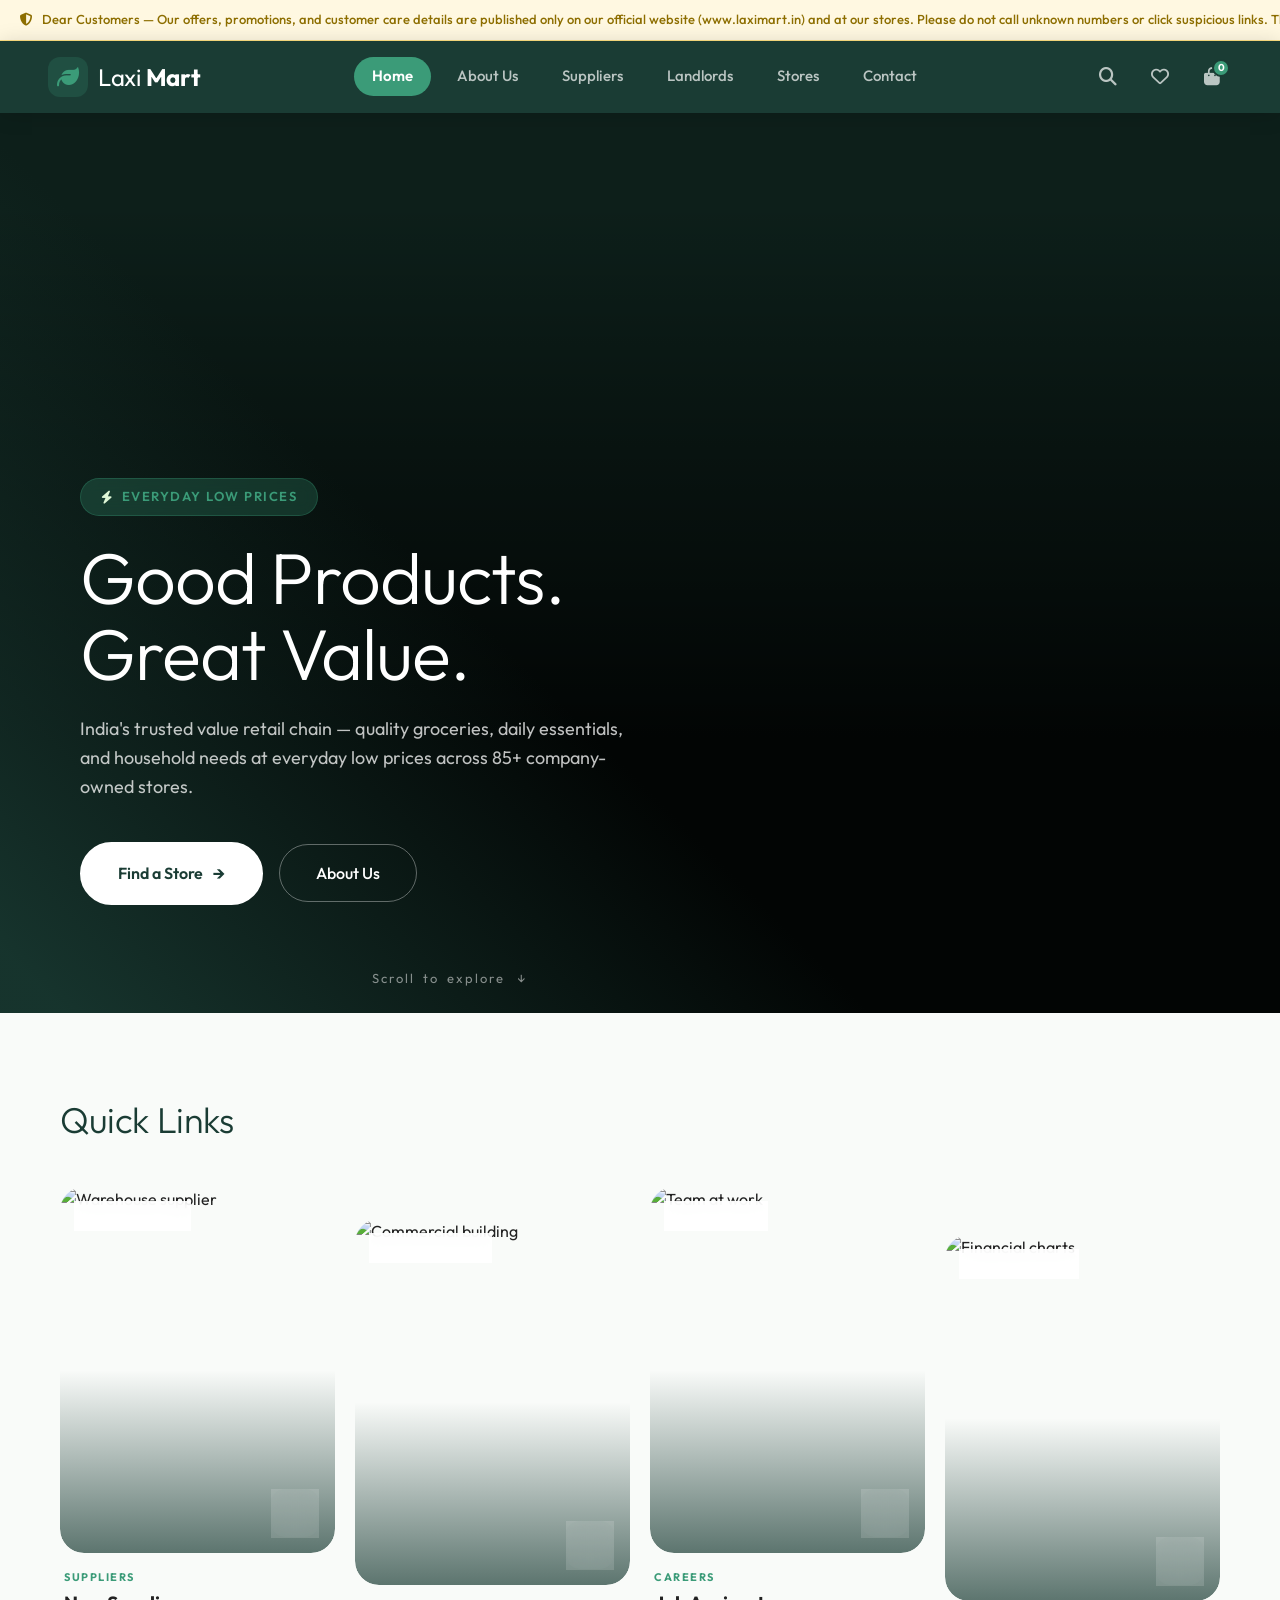
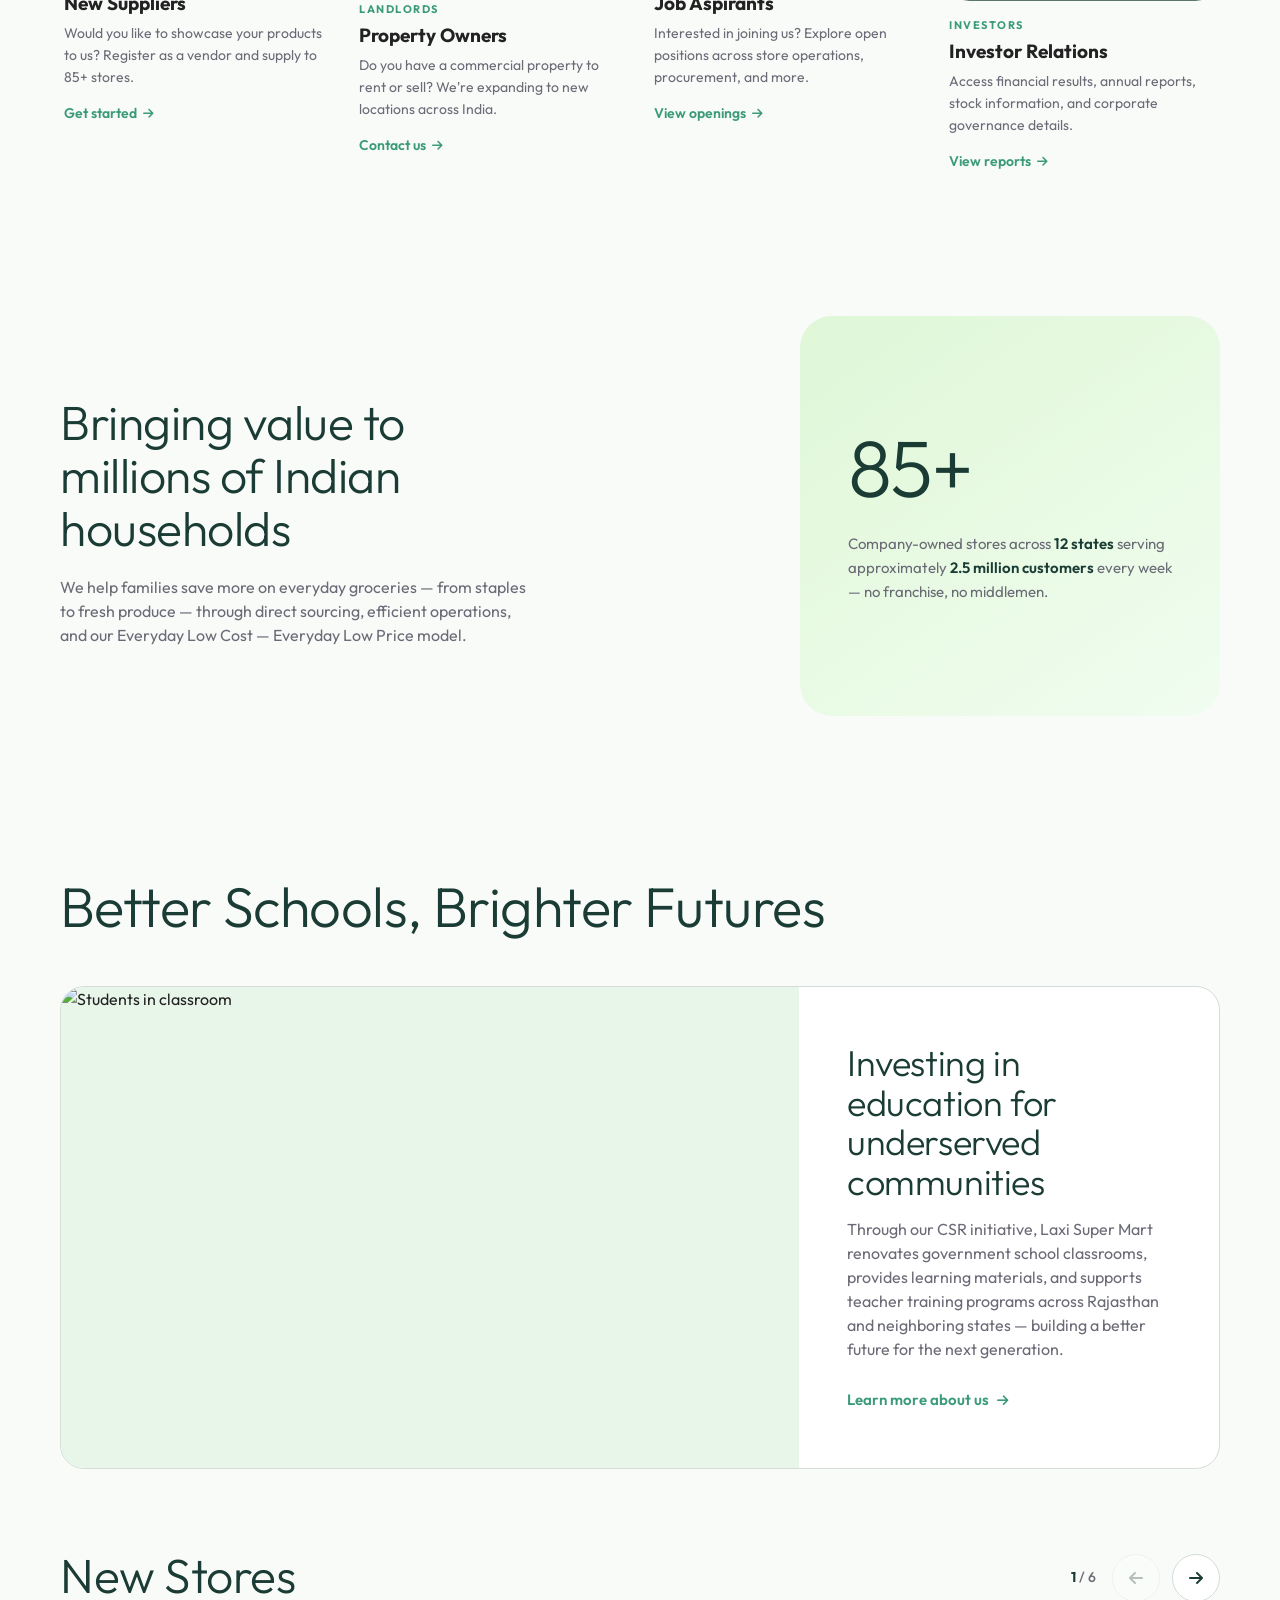
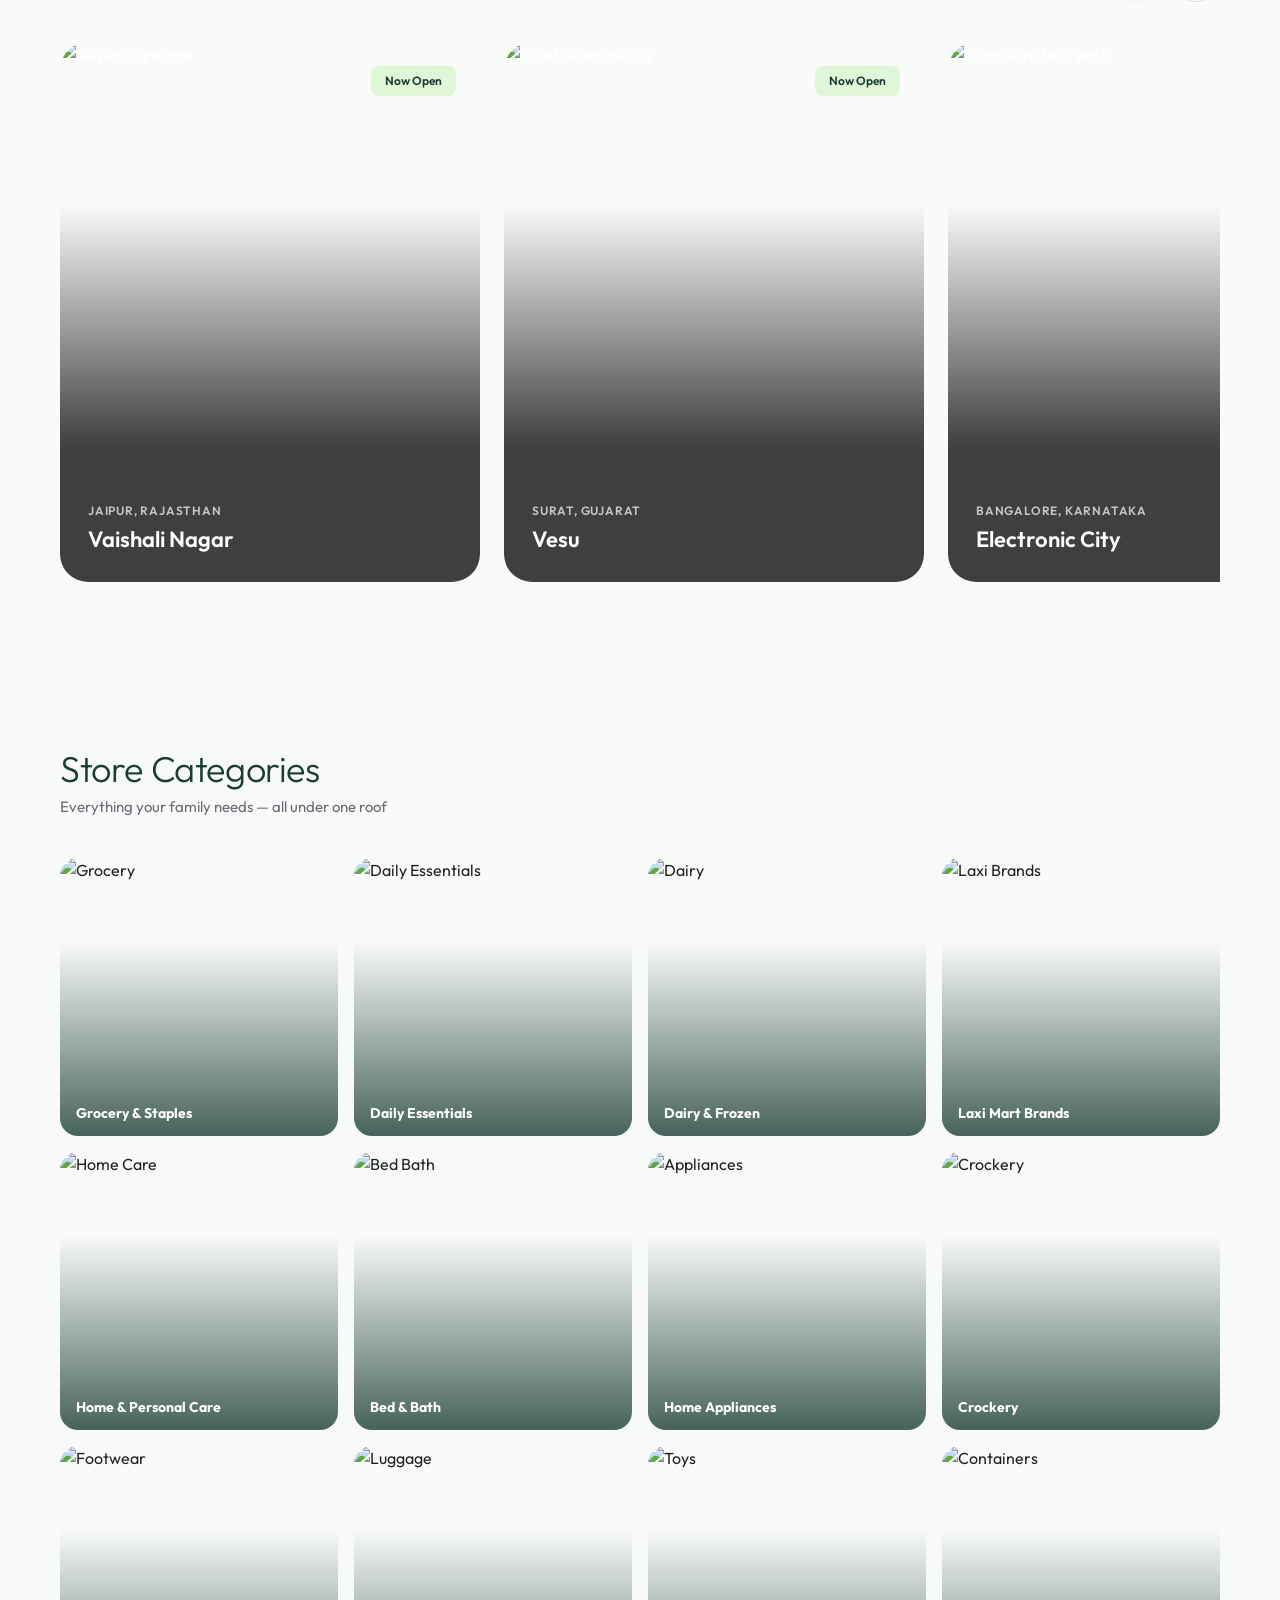
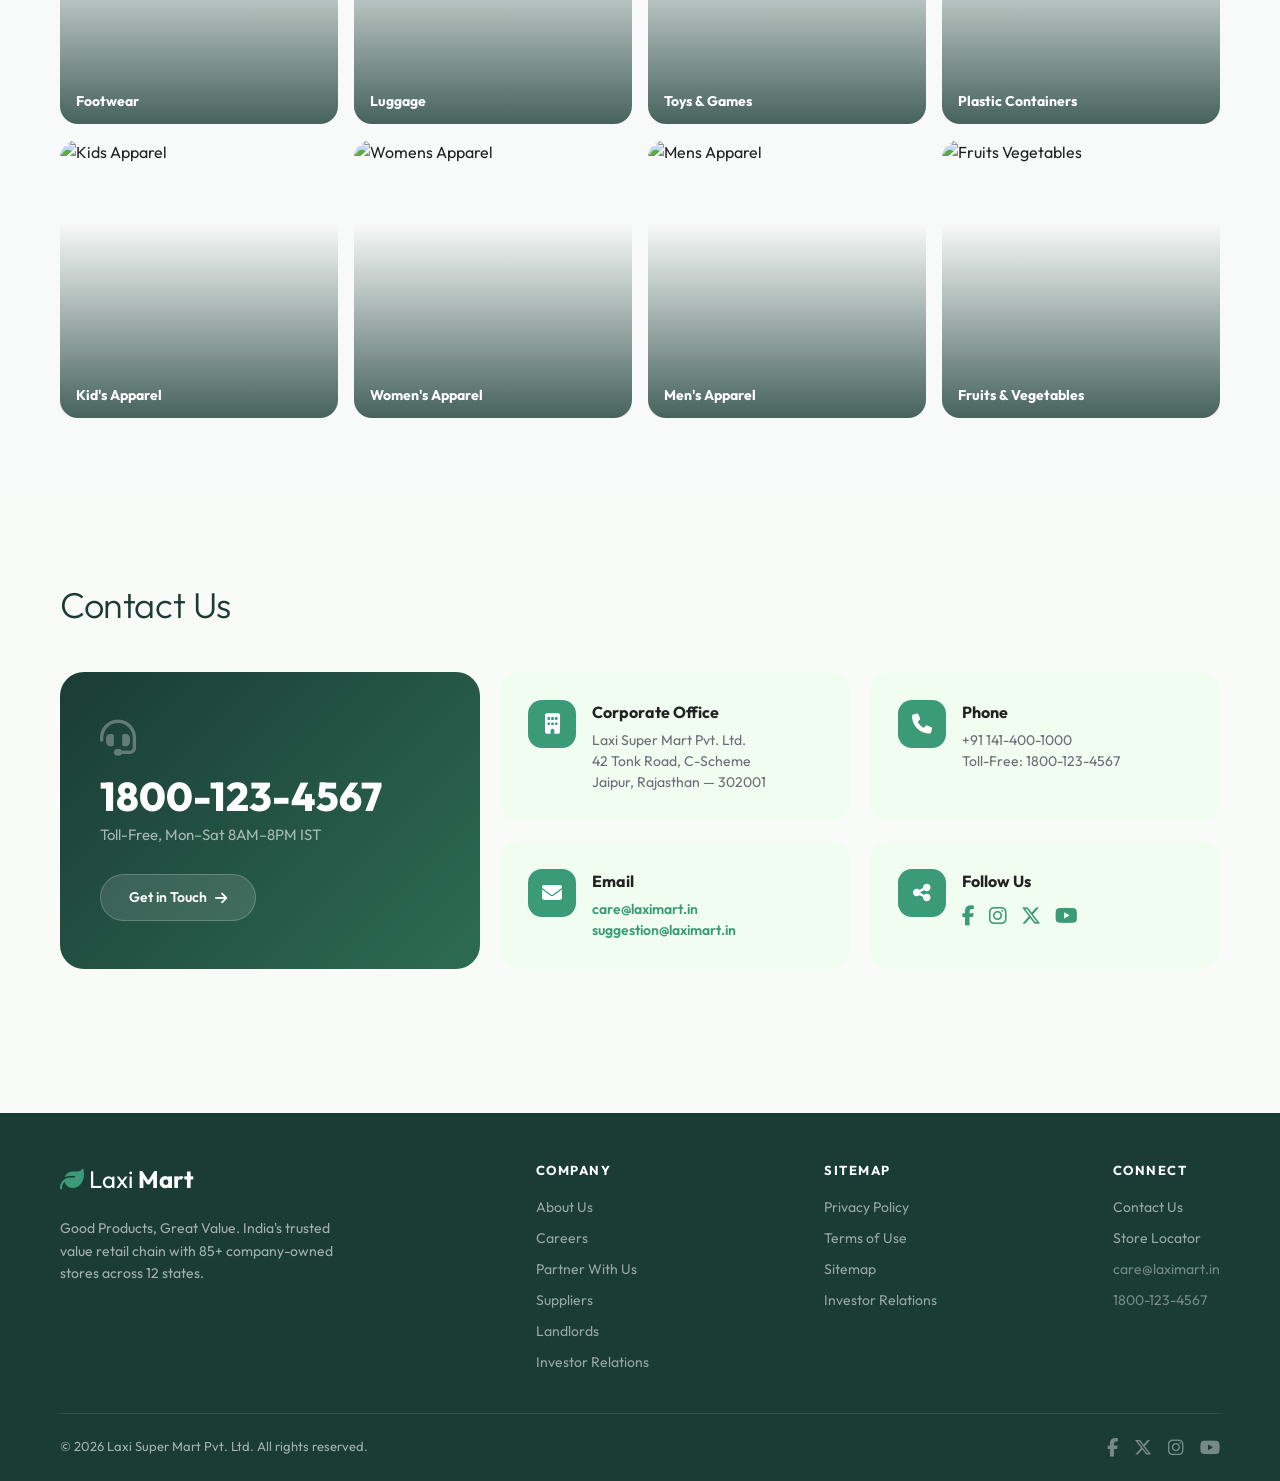
==== commit 546b1f3a: "fix: modern logistics videos — container port, forklift, freight truck" ====
--- a/index.html
+++ b/index.html
@@ -78,7 +78,7 @@
          ============================================= -->
     <section class="hero-fullscreen">
         <video autoplay muted loop playsinline class="hero-video-bg">
-            <source src="https://assets.mixkit.co/videos/45847/45847-720.mp4" type="video/mp4">
+            <source src="https://assets.mixkit.co/videos/30065/30065-720.mp4" type="video/mp4">
         </video>
         <div class="hero-gradient"></div>
         <div class="hero-body">
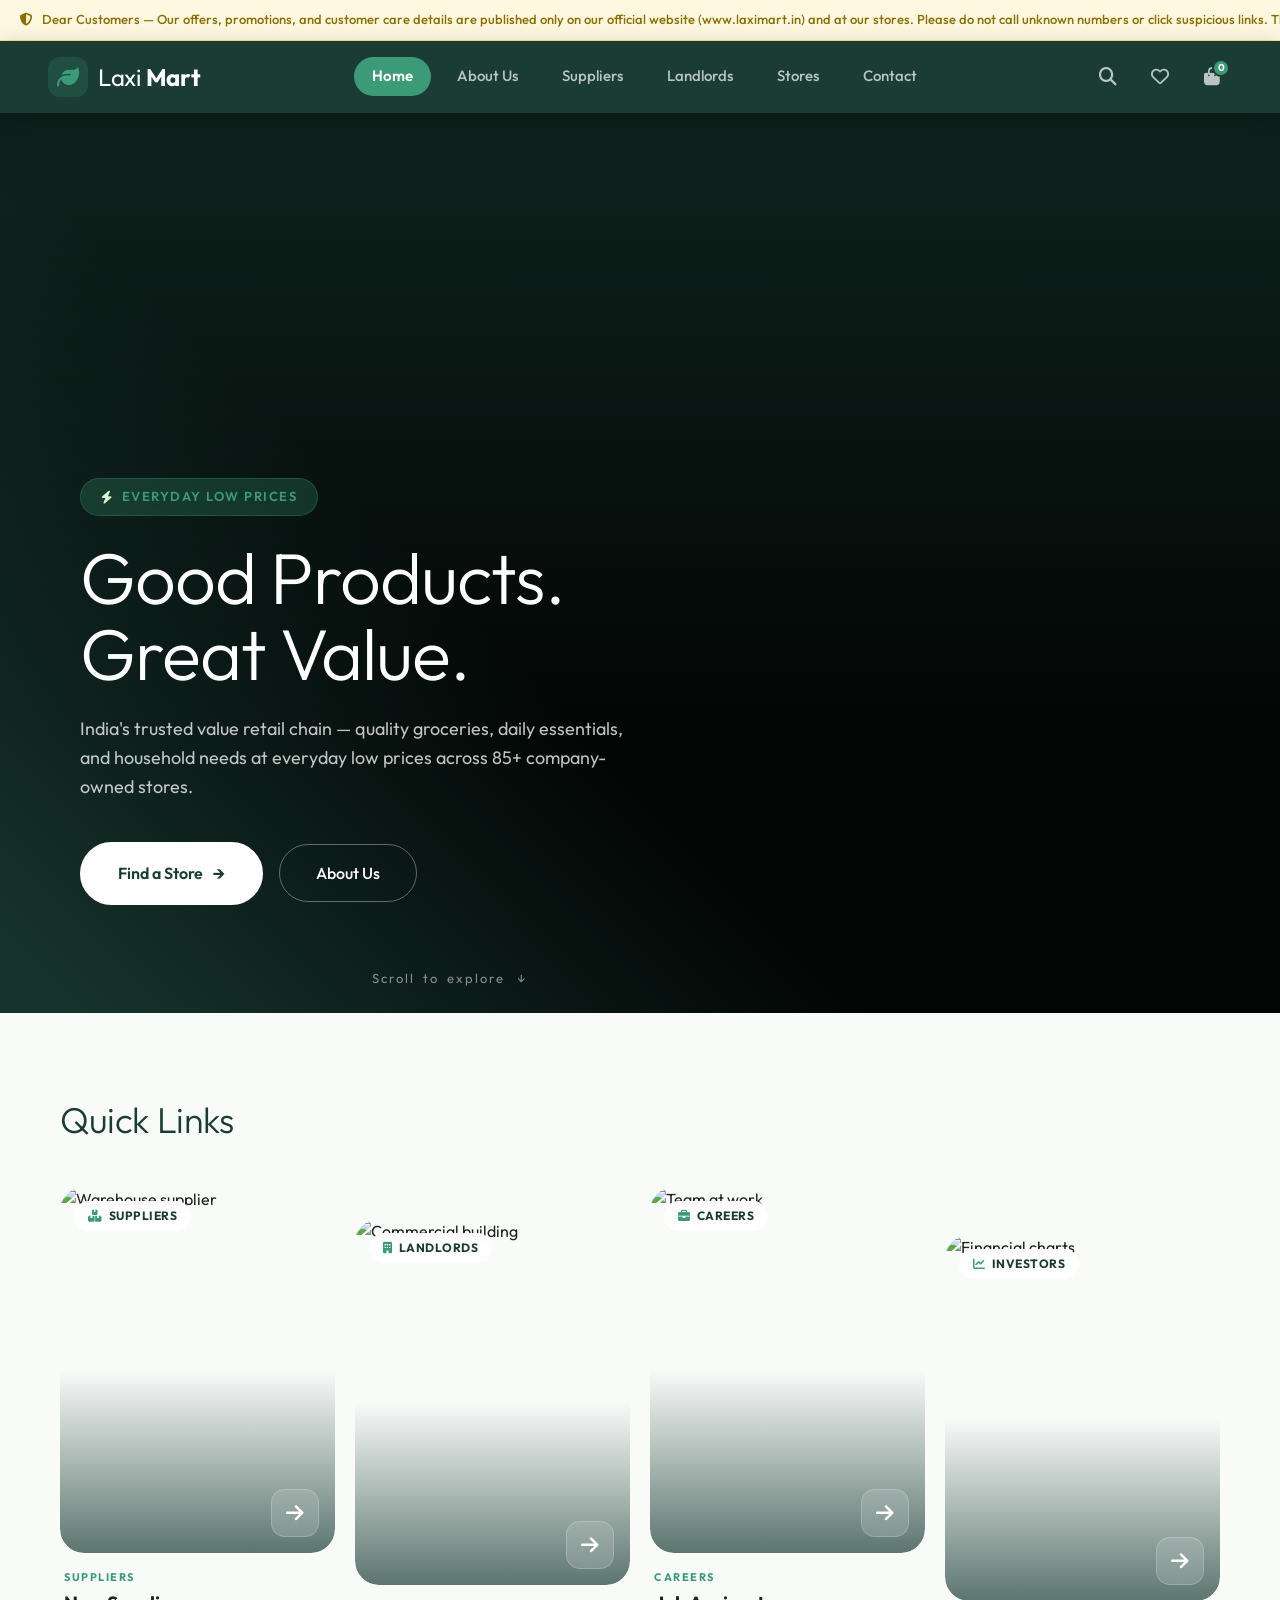
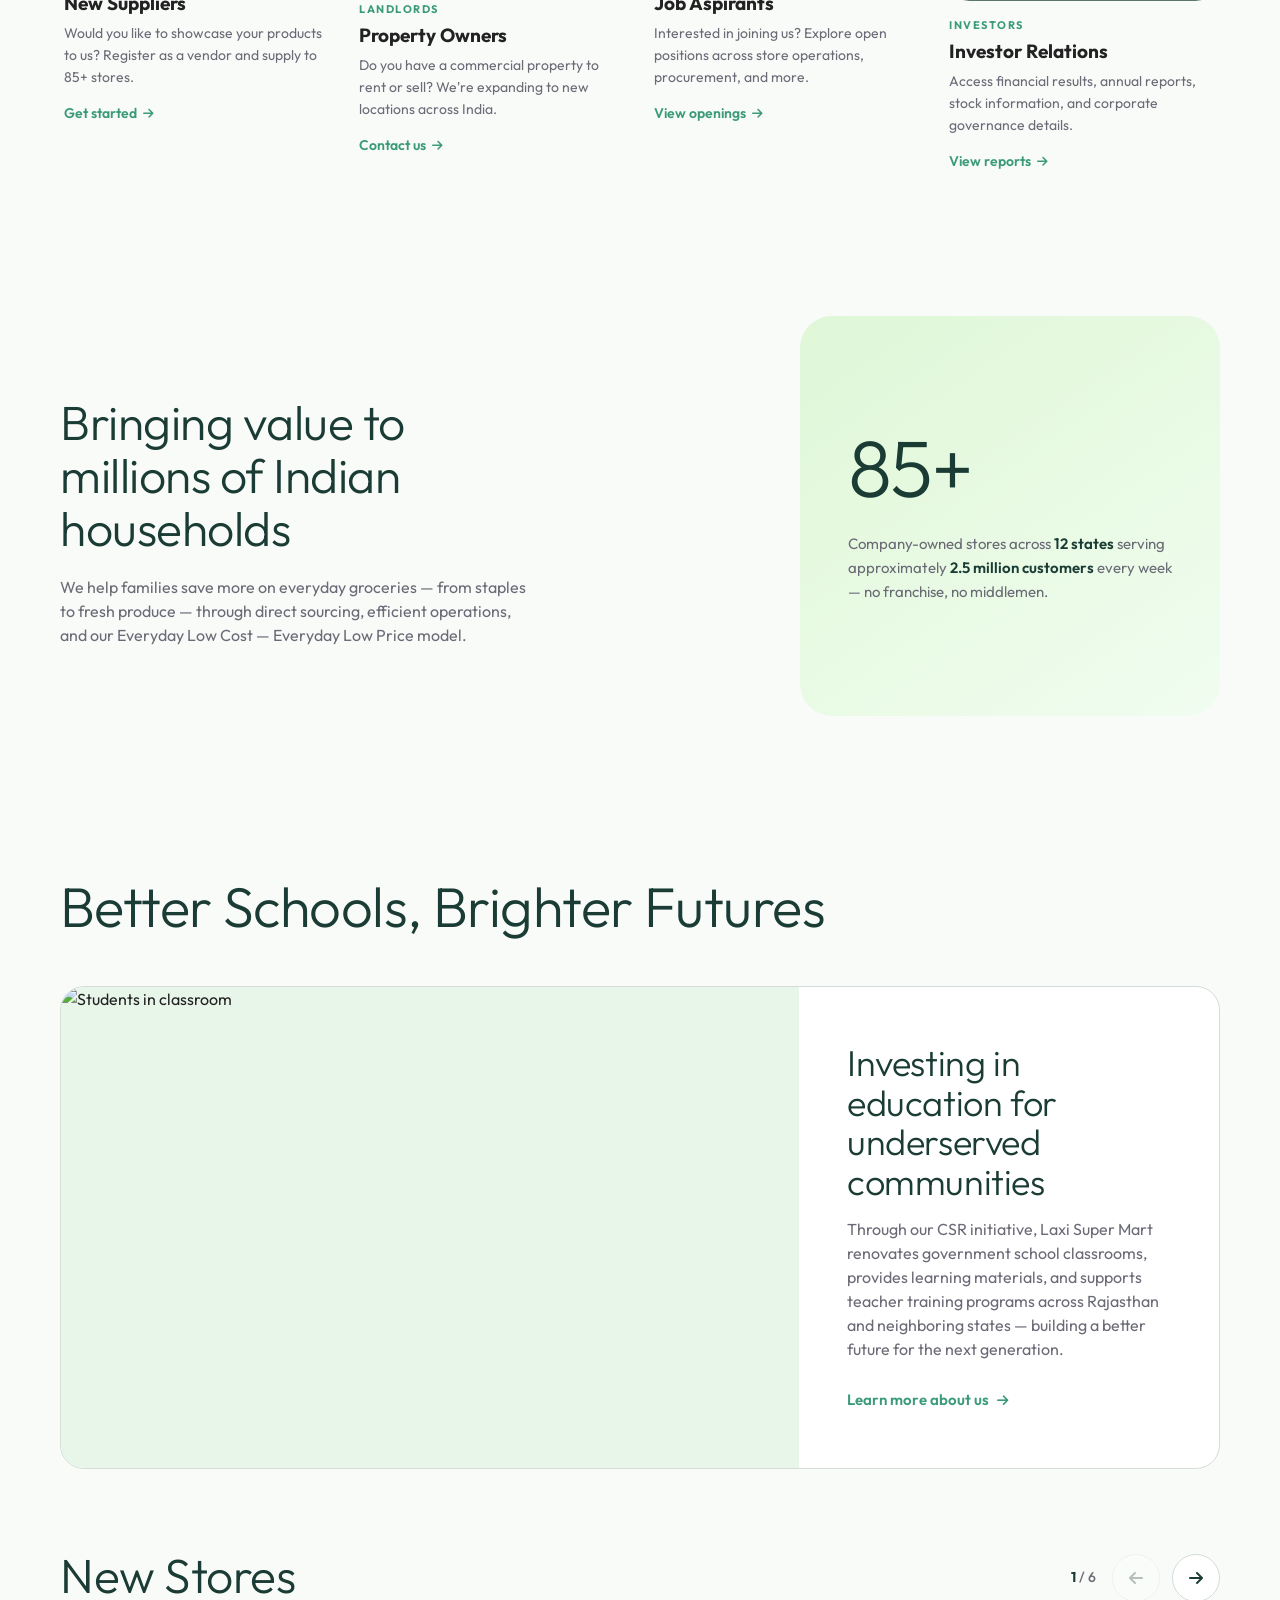
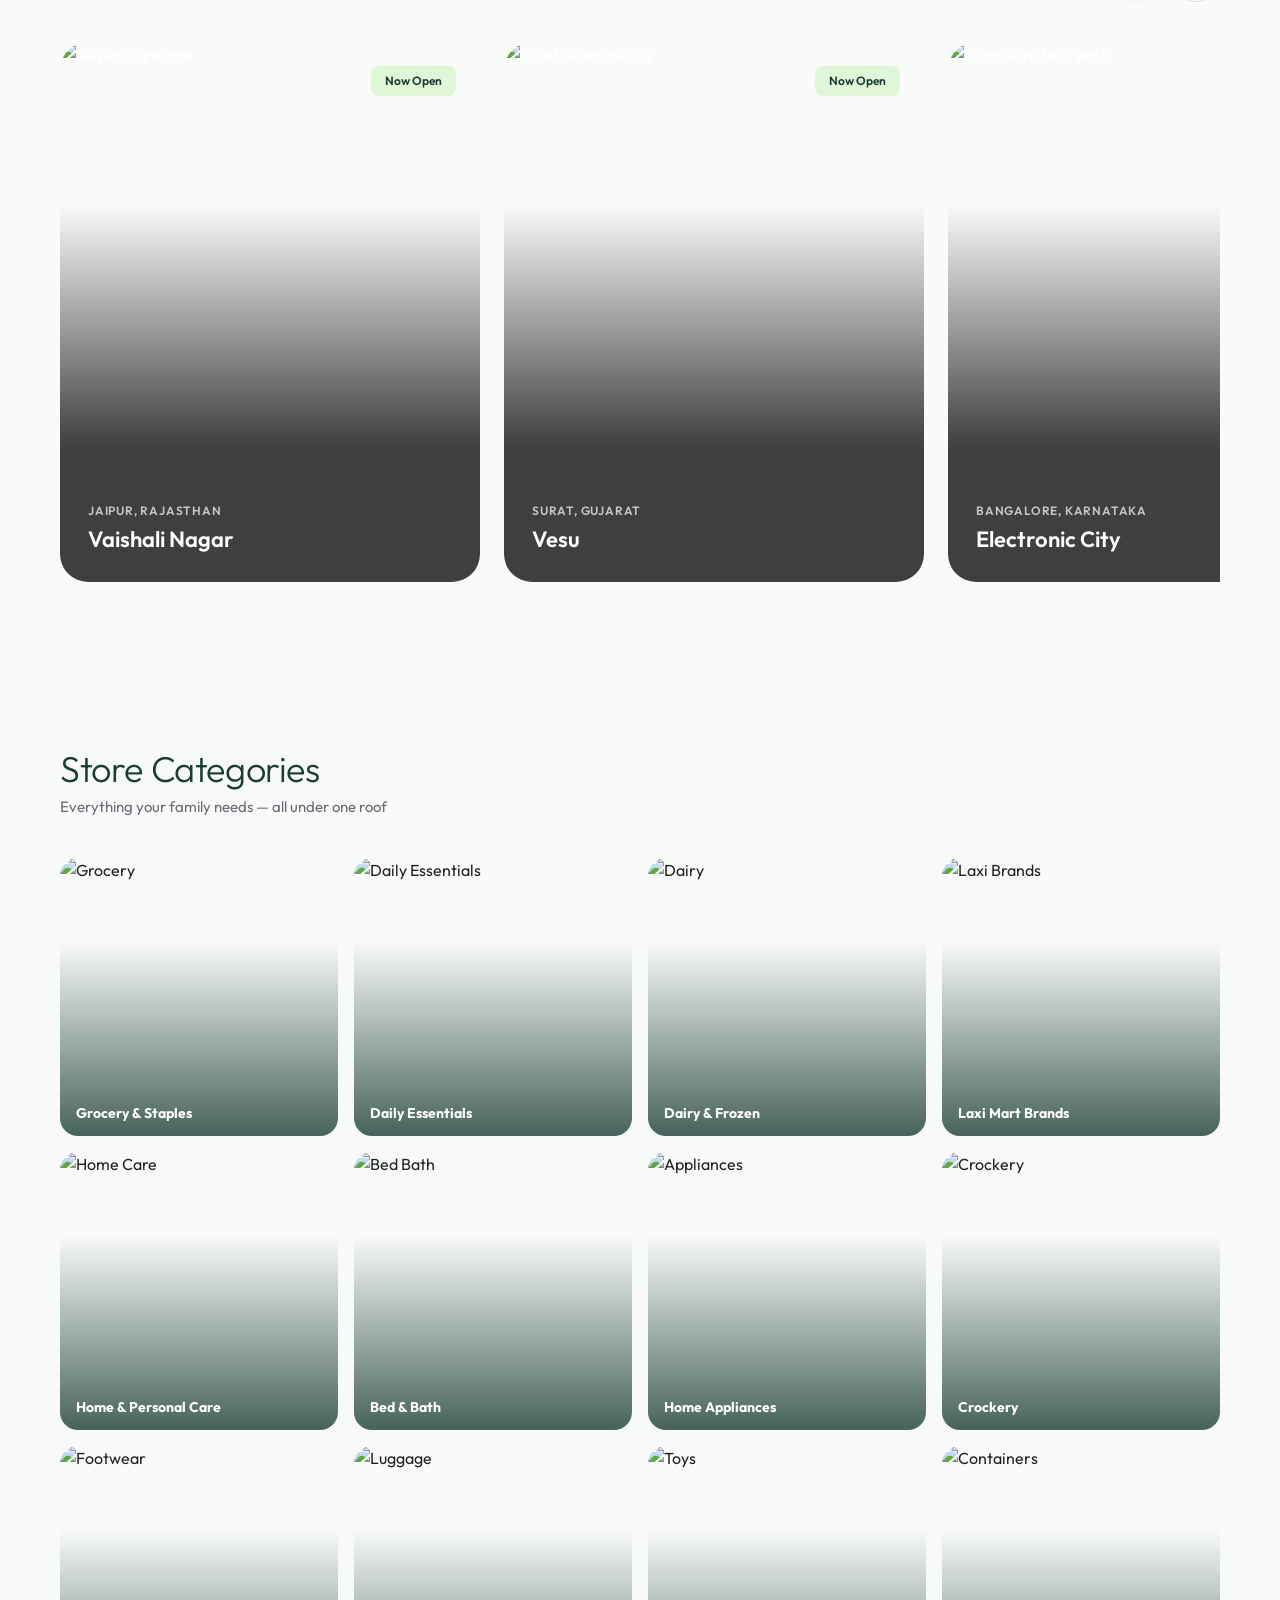
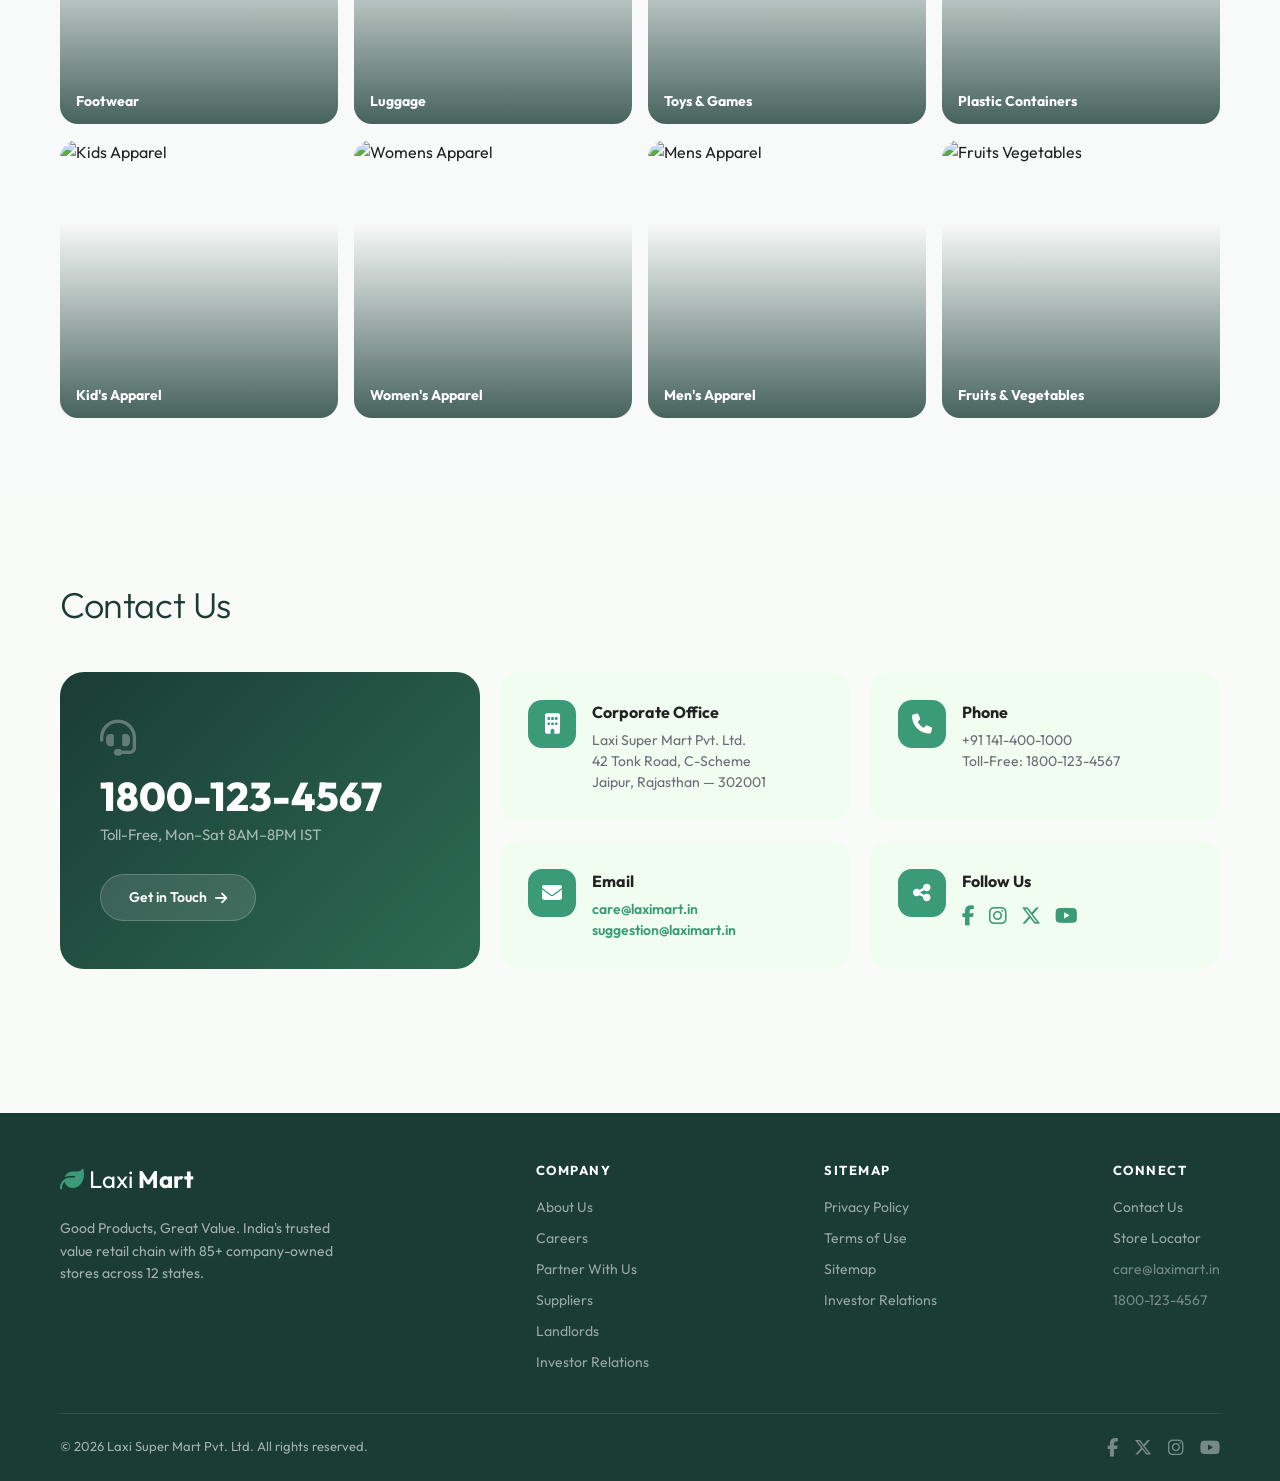
==== commit 770cbbb0: "fix: verified indoor warehouse videos - forklift, inventory, cargo operations" ====
--- a/index.html
+++ b/index.html
@@ -78,7 +78,7 @@
          ============================================= -->
     <section class="hero-fullscreen">
         <video autoplay muted loop playsinline class="hero-video-bg">
-            <source src="https://assets.mixkit.co/videos/30065/30065-720.mp4" type="video/mp4">
+            <source src="https://assets.mixkit.co/videos/45848/45848-720.mp4" type="video/mp4">
         </video>
         <div class="hero-gradient"></div>
         <div class="hero-body">
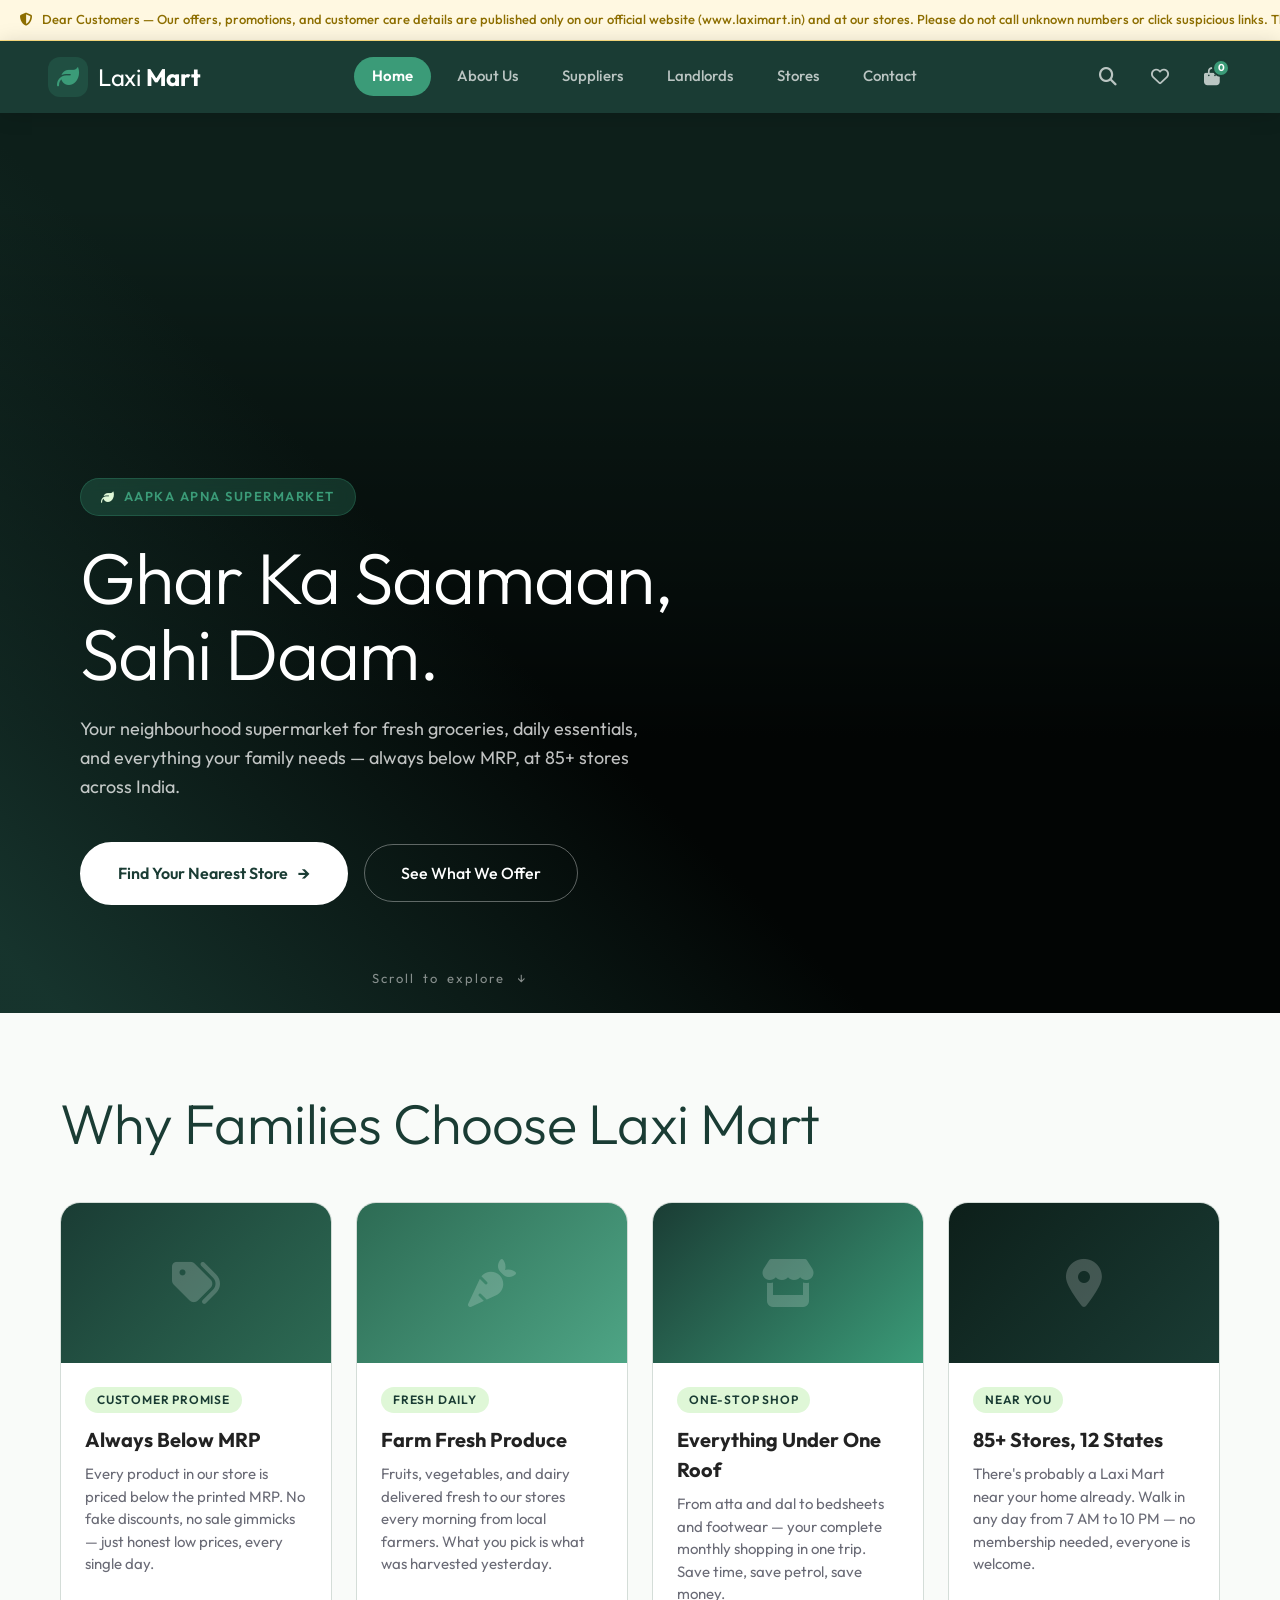
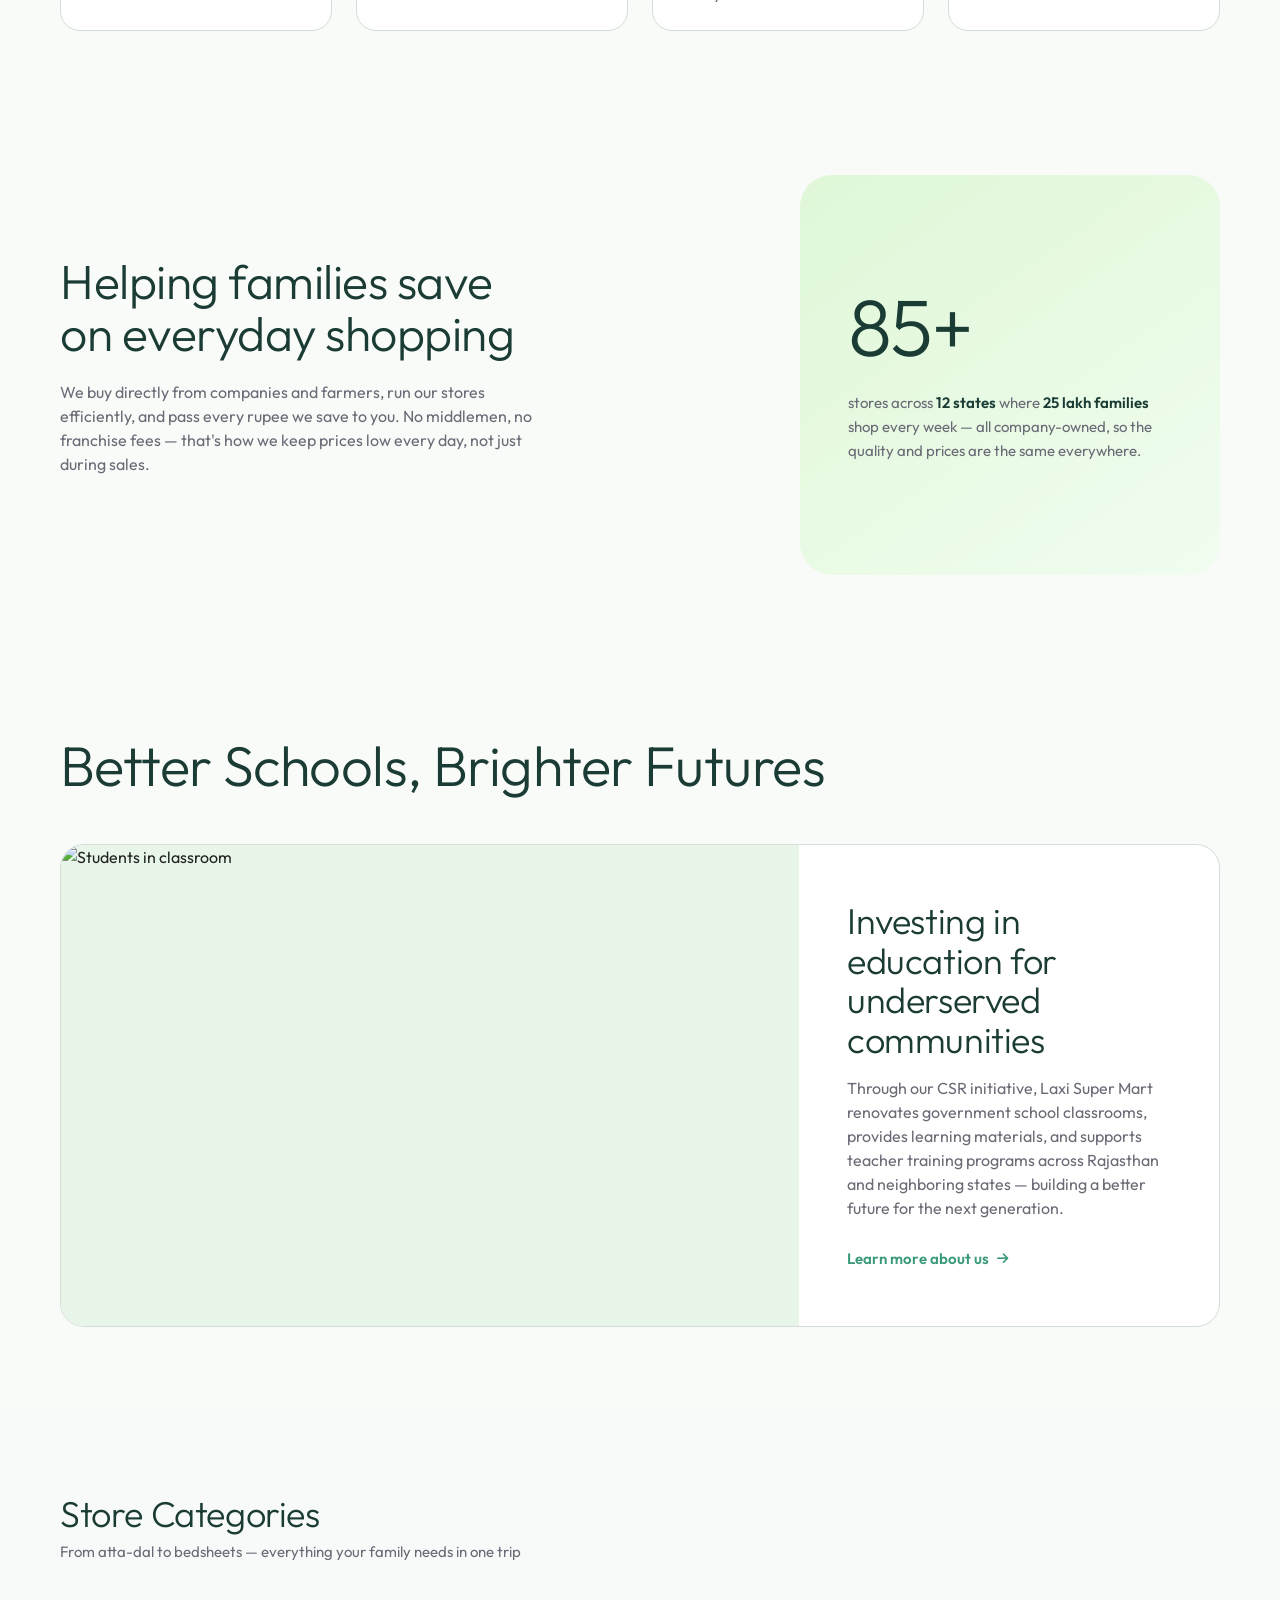
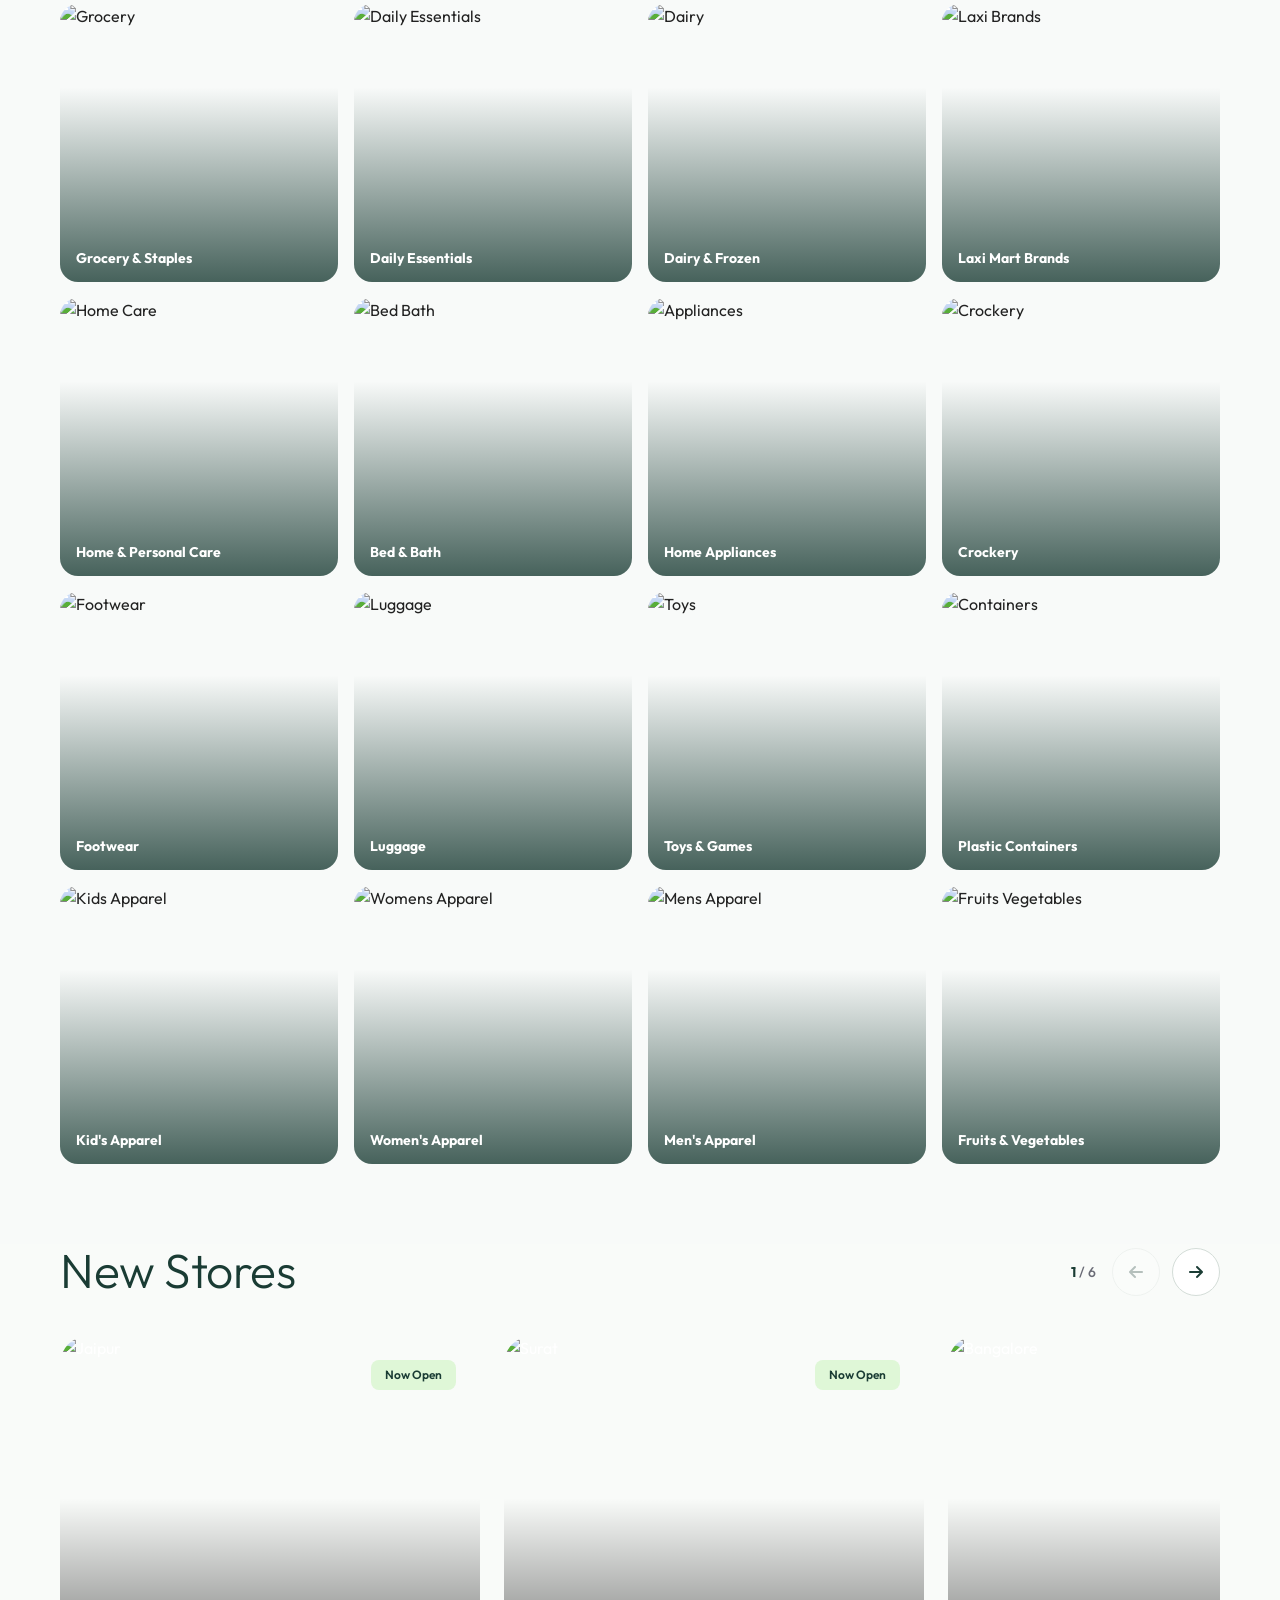
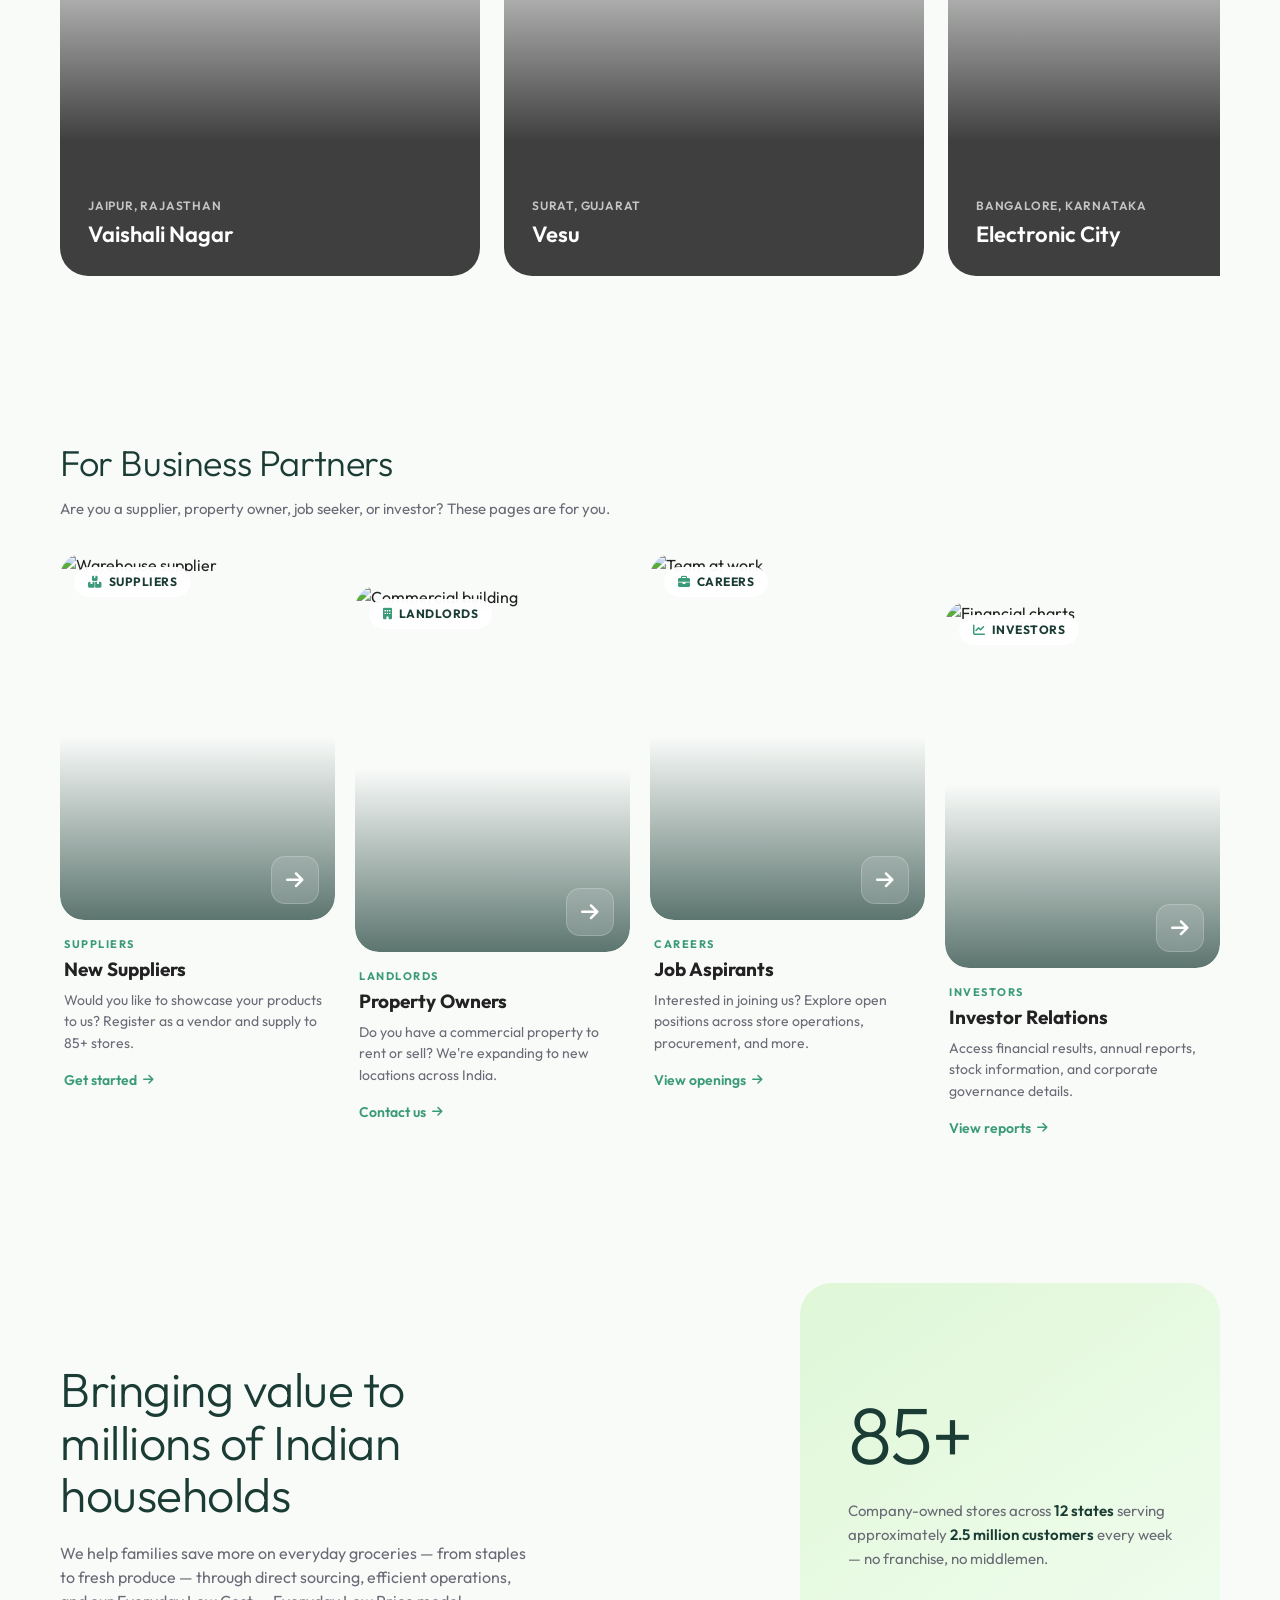
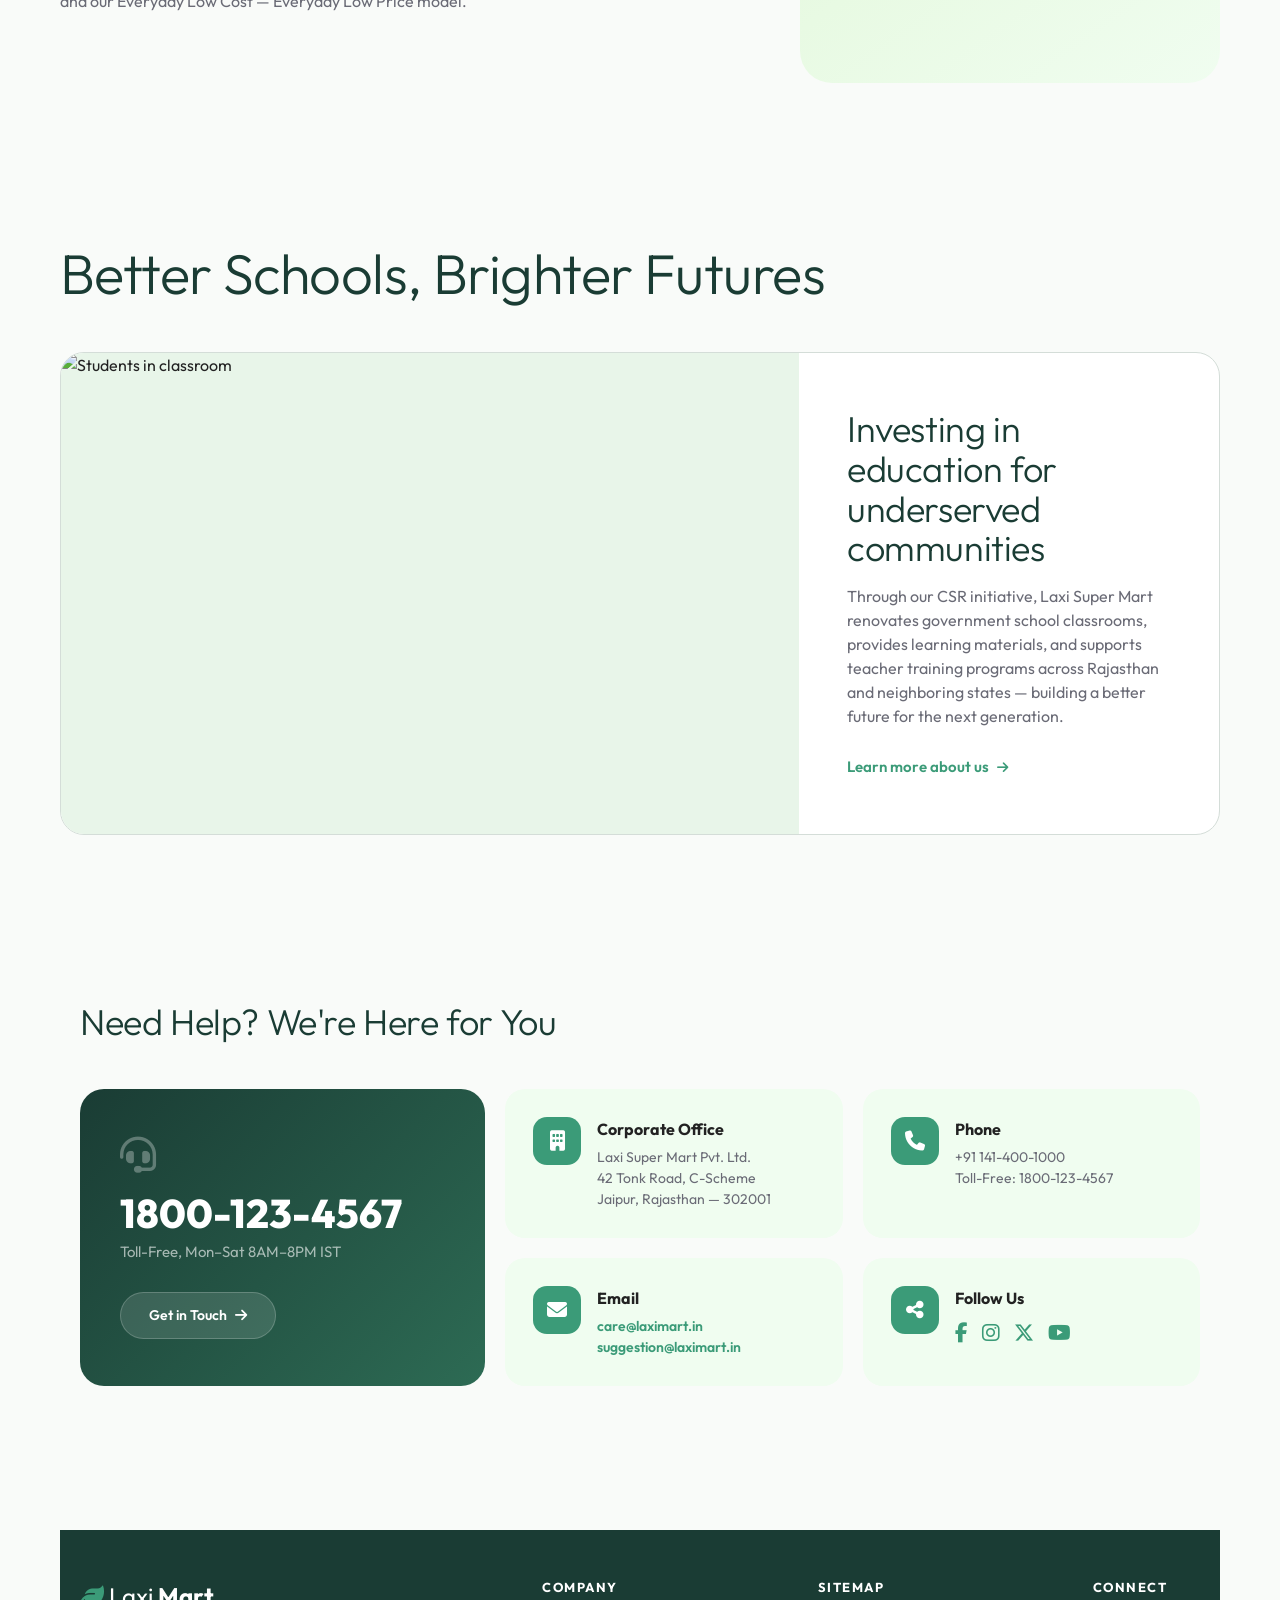
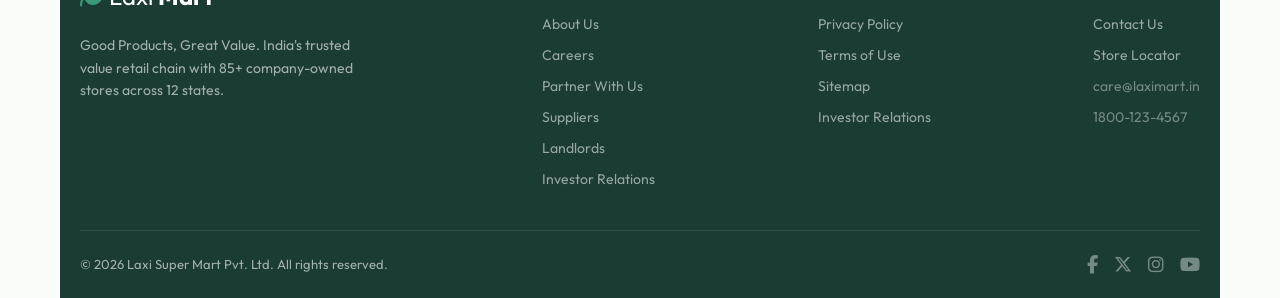
==== commit 695b314a: "feat: layman-friendly content rewrite across 4 pages Homepage (index.html): - Hero: "Ghar Ka Saamaan" ====
--- a/index.html
+++ b/index.html
@@ -78,16 +78,16 @@
          ============================================= -->
     <section class="hero-fullscreen">
         <video autoplay muted loop playsinline class="hero-video-bg">
-            <source src="https://assets.mixkit.co/videos/45848/45848-720.mp4" type="video/mp4">
+            <source src="warehouse-hero.mp4" type="video/mp4">
         </video>
         <div class="hero-gradient"></div>
         <div class="hero-body">
-            <span class="hero-eyebrow"><i class="fas fa-bolt"></i> Everyday Low Prices</span>
-            <h1 class="hero-headline">Good Products.<br>Great Value.</h1>
-            <p class="hero-copy">India's trusted value retail chain — quality groceries, daily essentials, and household needs at everyday low prices across 85+ company-owned stores.</p>
+            <span class="hero-eyebrow"><i class="fas fa-leaf"></i> Aapka Apna Supermarket</span>
+            <h1 class="hero-headline">Ghar Ka Saamaan,<br>Sahi Daam.</h1>
+            <p class="hero-copy">Your neighbourhood supermarket for fresh groceries, daily essentials, and everything your family needs — always below MRP, at 85+ stores across India.</p>
             <div class="hero-ctas">
-                <a href="stores.html" class="hero-btn-primary">Find a Store <span class="hero-btn-arrow">→</span></a>
-                <a href="about.html" class="hero-btn-ghost">About Us</a>
+                <a href="stores.html" class="hero-btn-primary">Find Your Nearest Store <span class="hero-btn-arrow">→</span></a>
+                <a href="#categories" class="hero-btn-ghost">See What We Offer</a>
             </div>
             <div class="hero-scroll-hint">Scroll to explore <span>↓</span></div>
         </div>
@@ -96,8 +96,196 @@
     <main class="container">
 
         <!-- =============================================
-             QUICK LINKS — Pinterest-style tall cards
+             WHY FAMILIES CHOOSE LAXI MART — NEW section
              ============================================= -->
+        <section class="whats-new-section">
+            <h2 class="whats-new-heading">Why Families Choose Laxi Mart</h2>
+            <div class="whats-new-grid" style="grid-template-columns: repeat(4, 1fr);">
+                <div class="whats-new-card" style="cursor: default;">
+                    <div class="whats-new-img" style="background: linear-gradient(135deg, #1a3c34, #2d6b54); display: flex; align-items: center; justify-content: center; height: 160px;">
+                        <i class="fas fa-tags" style="font-size: 48px; color: rgba(255,255,255,0.2);"></i>
+                    </div>
+                    <div class="whats-new-info">
+                        <span class="whats-new-tag">Customer Promise</span>
+                        <h3>Always Below MRP</h3>
+                        <p>Every product in our store is priced below the printed MRP. No fake discounts, no sale gimmicks — just honest low prices, every single day.</p>
+                    </div>
+                </div>
+                <div class="whats-new-card" style="cursor: default;">
+                    <div class="whats-new-img" style="background: linear-gradient(135deg, #2d6b54, #4ea585); display: flex; align-items: center; justify-content: center; height: 160px;">
+                        <i class="fas fa-carrot" style="font-size: 48px; color: rgba(255,255,255,0.2);"></i>
+                    </div>
+                    <div class="whats-new-info">
+                        <span class="whats-new-tag">Fresh Daily</span>
+                        <h3>Farm Fresh Produce</h3>
+                        <p>Fruits, vegetables, and dairy delivered fresh to our stores every morning from local farmers. What you pick is what was harvested yesterday.</p>
+                    </div>
+                </div>
+                <div class="whats-new-card" style="cursor: default;">
+                    <div class="whats-new-img" style="background: linear-gradient(135deg, #1a3c34, #3b9b78); display: flex; align-items: center; justify-content: center; height: 160px;">
+                        <i class="fas fa-store" style="font-size: 48px; color: rgba(255,255,255,0.2);"></i>
+                    </div>
+                    <div class="whats-new-info">
+                        <span class="whats-new-tag">One-Stop Shop</span>
+                        <h3>Everything Under One Roof</h3>
+                        <p>From atta and dal to bedsheets and footwear — your complete monthly shopping in one trip. Save time, save petrol, save money.</p>
+                    </div>
+                </div>
+                <div class="whats-new-card" style="cursor: default;">
+                    <div class="whats-new-img" style="background: linear-gradient(135deg, #0d1f1a, #1a3c34); display: flex; align-items: center; justify-content: center; height: 160px;">
+                        <i class="fas fa-map-marker-alt" style="font-size: 48px; color: rgba(255,255,255,0.2);"></i>
+                    </div>
+                    <div class="whats-new-info">
+                        <span class="whats-new-tag">Near You</span>
+                        <h3>85+ Stores, 12 States</h3>
+                        <p>There's probably a Laxi Mart near your home already. Walk in any day from 7 AM to 10 PM — no membership needed, everyone is welcome.</p>
+                    </div>
+                </div>
+            </div>
+        </section>
+
+        <!-- =============================================
+             SPLIT STATS
+             ============================================= -->
+        <section class="split-stats">
+            <div class="split-stats-text">
+                <h2 class="split-stats-headline">Helping families save on everyday shopping</h2>
+                <p class="split-stats-copy">We buy directly from companies and farmers, run our stores efficiently, and pass every rupee we save to you. No middlemen, no franchise fees — that's how we keep prices low every day, not just during sales.</p>
+            </div>
+            <div class="split-stats-card">
+                <div class="split-stats-card-inner">
+                    <span class="split-stats-number">85+</span>
+                    <p class="split-stats-desc">stores across <strong>12 states</strong> where <strong>25 lakh families</strong> shop every week — all company-owned, so the quality and prices are the same everywhere.</p>
+                </div>
+            </div>
+        </section>
+
+        <!-- =============================================
+             CSR
+             ============================================= -->
+        <section class="grow-section">
+            <h2 class="grow-heading">Better Schools, Brighter Futures</h2>
+        </section>
+
+        <section class="feature-splits">
+            <div class="feature-split-row">
+                <div class="feature-split-media">
+                    <img src="https://images.unsplash.com/photo-1503676260728-1c00da094a0b?auto=format&fit=crop&q=80&w=600" alt="Students in classroom">
+                </div>
+                <div class="feature-split-content">
+                    <h3 class="feature-split-title">Investing in education for underserved communities</h3>
+                    <p class="feature-split-desc">Through our CSR initiative, Laxi Super Mart renovates government school classrooms, provides learning materials, and supports teacher training programs across Rajasthan and neighboring states — building a better future for the next generation.</p>
+                    <a href="about.html" class="feature-split-link">Learn more about us <i class="fas fa-arrow-right"></i></a>
+                </div>
+            </div>
+        </section>
+
+    </main>
+
+    <!-- =============================================
+         STORE CATEGORIES — Moved UP (customers care about this)
+         ============================================= -->
+    <section class="sc-section" id="categories">
+        <div class="sc-inner">
+            <div class="sc-header">
+                <div>
+                    <h2>Store Categories</h2>
+                    <p>From atta-dal to bedsheets — everything your family needs in one trip</p>
+                </div>
+            </div>
+            <div class="sc-grid">
+                <div class="sc-card"><img src="https://images.unsplash.com/photo-1604719312566-8912e9227c6a?auto=format&fit=crop&q=80&w=300" alt="Grocery"><span>Grocery & Staples</span></div>
+                <div class="sc-card"><img src="https://images.unsplash.com/photo-1583947215259-38e31be8751f?auto=format&fit=crop&q=80&w=300" alt="Daily Essentials"><span>Daily Essentials</span></div>
+                <div class="sc-card"><img src="https://images.unsplash.com/photo-1550583724-b2692b85b150?auto=format&fit=crop&q=80&w=300" alt="Dairy"><span>Dairy & Frozen</span></div>
+                <div class="sc-card"><img src="https://images.unsplash.com/photo-1607082349566-187342175e2f?auto=format&fit=crop&q=80&w=300" alt="Laxi Brands"><span>Laxi Mart Brands</span></div>
+                <div class="sc-card"><img src="https://images.unsplash.com/photo-1556228578-0d85b1a4d571?auto=format&fit=crop&q=80&w=300" alt="Home Care"><span>Home & Personal Care</span></div>
+                <div class="sc-card"><img src="https://images.unsplash.com/photo-1616627561950-9f746e330187?auto=format&fit=crop&q=80&w=300" alt="Bed Bath"><span>Bed & Bath</span></div>
+                <div class="sc-card"><img src="https://images.unsplash.com/photo-1556909114-f6e7ad7d3136?auto=format&fit=crop&q=80&w=300" alt="Appliances"><span>Home Appliances</span></div>
+                <div class="sc-card"><img src="https://images.unsplash.com/photo-1514228742587-6b1558fcca3d?auto=format&fit=crop&q=80&w=300" alt="Crockery"><span>Crockery</span></div>
+                <div class="sc-card"><img src="https://images.unsplash.com/photo-1542291026-7eec264c27ff?auto=format&fit=crop&q=80&w=300" alt="Footwear"><span>Footwear</span></div>
+                <div class="sc-card"><img src="https://images.unsplash.com/photo-1553062407-98eeb64c6a62?auto=format&fit=crop&q=80&w=300" alt="Luggage"><span>Luggage</span></div>
+                <div class="sc-card"><img src="https://images.unsplash.com/photo-1596461404969-9ae70f2830c1?auto=format&fit=crop&q=80&w=300" alt="Toys"><span>Toys & Games</span></div>
+                <div class="sc-card"><img src="https://images.unsplash.com/photo-1610557892470-55d9e80c0bce?auto=format&fit=crop&q=80&w=300" alt="Containers"><span>Plastic Containers</span></div>
+                <div class="sc-card"><img src="https://images.unsplash.com/photo-1519238263530-99bdd11df2ea?auto=format&fit=crop&q=80&w=300" alt="Kids Apparel"><span>Kid's Apparel</span></div>
+                <div class="sc-card"><img src="https://images.unsplash.com/photo-1567401893414-76b7b1e5a7a5?auto=format&fit=crop&q=80&w=300" alt="Womens Apparel"><span>Women's Apparel</span></div>
+                <div class="sc-card"><img src="https://images.unsplash.com/photo-1602810318383-e386cc2a3ccf?auto=format&fit=crop&q=80&w=300" alt="Mens Apparel"><span>Men's Apparel</span></div>
+                <div class="sc-card"><img src="https://images.unsplash.com/photo-1610832958506-aa56368176cf?auto=format&fit=crop&q=80&w=300" alt="Fruits Vegetables"><span>Fruits & Vegetables</span></div>
+            </div>
+        </div>
+    </section>
+
+    <!-- =============================================
+         NEW STORES CAROUSEL
+         ============================================= -->
+    <div class="container">
+        <section class="insights-section">
+            <div class="insights-header">
+                <h2 class="insights-heading">New Stores</h2>
+                <div class="insights-nav">
+                    <span class="insights-counter"><span class="insights-counter-current">1</span> / <span class="insights-counter-total">6</span></span>
+                    <button class="insights-btn insights-prev" aria-label="Previous" disabled><i class="fas fa-arrow-left"></i></button>
+                    <button class="insights-btn insights-next" aria-label="Next"><i class="fas fa-arrow-right"></i></button>
+                </div>
+            </div>
+            <div class="insights-track-wrapper">
+                <div class="insights-track" id="insights-track">
+                    <a href="stores.html" class="insight-card">
+                        <img src="https://images.unsplash.com/photo-1477587458883-47145ed94245?auto=format&fit=crop&q=80&w=500" alt="Jaipur" class="insight-card-bg">
+                        <span class="insight-card-tag" style="background: #dff7d7; color: #1a3c34;">Now Open</span>
+                        <div class="insight-card-bottom">
+                            <span class="insight-card-eyebrow">Jaipur, Rajasthan</span>
+                            <h3 class="insight-card-title">Vaishali Nagar</h3>
+                        </div>
+                    </a>
+                    <a href="stores.html" class="insight-card">
+                        <img src="https://images.unsplash.com/photo-1595658658481-d53d3f999875?auto=format&fit=crop&q=80&w=500" alt="Surat" class="insight-card-bg">
+                        <span class="insight-card-tag" style="background: #dff7d7; color: #1a3c34;">Now Open</span>
+                        <div class="insight-card-bottom">
+                            <span class="insight-card-eyebrow">Surat, Gujarat</span>
+                            <h3 class="insight-card-title">Vesu</h3>
+                        </div>
+                    </a>
+                    <a href="stores.html" class="insight-card">
+                        <img src="https://images.unsplash.com/photo-1596176530529-78163a4f7af2?auto=format&fit=crop&q=80&w=500" alt="Bangalore" class="insight-card-bg">
+                        <span class="insight-card-tag" style="background: #dff7d7; color: #1a3c34;">Now Open</span>
+                        <div class="insight-card-bottom">
+                            <span class="insight-card-eyebrow">Bangalore, Karnataka</span>
+                            <h3 class="insight-card-title">Electronic City</h3>
+                        </div>
+                    </a>
+                    <a href="stores.html" class="insight-card">
+                        <img src="https://images.unsplash.com/photo-1570168007204-dfb528c6958f?auto=format&fit=crop&q=80&w=500" alt="Pune" class="insight-card-bg">
+                        <span class="insight-card-tag" style="background: #fff8e1; color: #8d6e00;">Coming Soon</span>
+                        <div class="insight-card-bottom">
+                            <span class="insight-card-eyebrow">Pune, Maharashtra</span>
+                            <h3 class="insight-card-title">Hinjewadi</h3>
+                        </div>
+                    </a>
+                    <a href="stores.html" class="insight-card">
+                        <img src="https://images.unsplash.com/photo-1587474260584-136574528ed5?auto=format&fit=crop&q=80&w=500" alt="Delhi" class="insight-card-bg">
+                        <span class="insight-card-tag" style="background: #fff8e1; color: #8d6e00;">Coming Soon</span>
+                        <div class="insight-card-bottom">
+                            <span class="insight-card-eyebrow">Noida, Delhi NCR</span>
+                            <h3 class="insight-card-title">Sector 62</h3>
+                        </div>
+                    </a>
+                    <a href="stores.html" class="insight-card">
+                        <img src="https://images.unsplash.com/photo-1599661046289-e31897846e41?auto=format&fit=crop&q=80&w=500" alt="Hyderabad" class="insight-card-bg">
+                        <span class="insight-card-tag" style="background: #fff8e1; color: #8d6e00;">Coming Soon</span>
+                        <div class="insight-card-bottom">
+                            <span class="insight-card-eyebrow">Hyderabad, Telangana</span>
+                            <h3 class="insight-card-title">Manikonda</h3>
+                        </div>
+                    </a>
+                </div>
+            </div>
+        </section>
+    </div>
+
+    <!-- =============================================
+         FOR BUSINESS PARTNERS — Renamed Quick Links, moved DOWN
+         ============================================= -->
+    <div class="container">
         <style>
             .ql-section { padding: 80px 0 64px; }
             .ql-section > h2 {
@@ -105,7 +293,7 @@
                 font-weight: 300;
                 color: #1a3c34;
                 letter-spacing: -0.4px;
-                margin-bottom: 40px;
+                margin-bottom: 8px;
             }
             .ql-pins {
                 display: grid;
@@ -244,7 +432,8 @@
         </style>
 
         <section class="ql-section">
-            <h2>Quick Links</h2>
+            <h2>For Business Partners</h2>
+            <p style="font-size: 15px; color: #6a6b76; margin-bottom: 32px;">Are you a supplier, property owner, job seeker, or investor? These pages are for you.</p>
             <div class="ql-pins">
                 <!-- Suppliers -->
                 <a href="suppliers.html" class="ql-pin">
@@ -346,80 +535,6 @@
 
     </main>
 
-    <!-- =============================================
-         NEW STORES — Curat "insights carousel" design
-         ============================================= -->
-    <div class="container">
-        <section class="insights-section">
-            <div class="insights-header">
-                <h2 class="insights-heading">New Stores</h2>
-                <div class="insights-nav">
-                    <span class="insights-counter"><span class="insights-counter-current">1</span> / <span class="insights-counter-total">6</span></span>
-                    <button class="insights-btn insights-prev" aria-label="Previous" disabled><i class="fas fa-arrow-left"></i></button>
-                    <button class="insights-btn insights-next" aria-label="Next"><i class="fas fa-arrow-right"></i></button>
-                </div>
-            </div>
-            <div class="insights-track-wrapper">
-                <div class="insights-track" id="insights-track">
-                    <a href="stores.html" class="insight-card">
-                        <img src="https://images.unsplash.com/photo-1477587458883-47145ed94245?auto=format&fit=crop&q=80&w=500" alt="Jaipur cityscape" class="insight-card-bg">
-                        <span class="insight-card-tag" style="background: #dff7d7; color: #1a3c34;">Now Open</span>
-                        <div class="insight-card-bottom">
-                            <span class="insight-card-eyebrow">Jaipur, Rajasthan</span>
-                            <h3 class="insight-card-title">Vaishali Nagar</h3>
-                        </div>
-                    </a>
-                    <a href="stores.html" class="insight-card">
-                        <img src="https://images.unsplash.com/photo-1595658658481-d53d3f999875?auto=format&fit=crop&q=80&w=500" alt="Surat diamond city" class="insight-card-bg">
-                        <span class="insight-card-tag" style="background: #dff7d7; color: #1a3c34;">Now Open</span>
-                        <div class="insight-card-bottom">
-                            <span class="insight-card-eyebrow">Surat, Gujarat</span>
-                            <h3 class="insight-card-title">Vesu</h3>
-                        </div>
-                    </a>
-                    <a href="stores.html" class="insight-card">
-                        <img src="https://images.unsplash.com/photo-1596176530529-78163a4f7af2?auto=format&fit=crop&q=80&w=500" alt="Bangalore tech park" class="insight-card-bg">
-                        <span class="insight-card-tag" style="background: #dff7d7; color: #1a3c34;">Now Open</span>
-                        <div class="insight-card-bottom">
-                            <span class="insight-card-eyebrow">Bangalore, Karnataka</span>
-                            <h3 class="insight-card-title">Electronic City</h3>
-                        </div>
-                    </a>
-                    <a href="stores.html" class="insight-card">
-                        <img src="https://images.unsplash.com/photo-1570168007204-dfb528c6958f?auto=format&fit=crop&q=80&w=500" alt="Pune skyline" class="insight-card-bg">
-                        <span class="insight-card-tag" style="background: #fff8e1; color: #8d6e00;">Coming Soon</span>
-                        <div class="insight-card-bottom">
-                            <span class="insight-card-eyebrow">Pune, Maharashtra</span>
-                            <h3 class="insight-card-title">Hinjewadi</h3>
-                        </div>
-                    </a>
-                    <a href="stores.html" class="insight-card">
-                        <img src="https://images.unsplash.com/photo-1587474260584-136574528ed5?auto=format&fit=crop&q=80&w=500" alt="Delhi cityscape" class="insight-card-bg">
-                        <span class="insight-card-tag" style="background: #fff8e1; color: #8d6e00;">Coming Soon</span>
-                        <div class="insight-card-bottom">
-                            <span class="insight-card-eyebrow">Noida, Delhi NCR</span>
-                            <h3 class="insight-card-title">Sector 62</h3>
-                        </div>
-                    </a>
-                    <a href="stores.html" class="insight-card">
-                        <img src="https://images.unsplash.com/photo-1599661046289-e31897846e41?auto=format&fit=crop&q=80&w=500" alt="Hyderabad Charminar" class="insight-card-bg">
-                        <span class="insight-card-tag" style="background: #fff8e1; color: #8d6e00;">Coming Soon</span>
-                        <div class="insight-card-bottom">
-                            <span class="insight-card-eyebrow">Hyderabad, Telangana</span>
-                            <h3 class="insight-card-title">Manikonda</h3>
-                        </div>
-                    </a>
-                </div>
-            </div>
-        </section>
-    </div>
-
-    <!-- =============================================
-         STORE CATEGORIES — Styled grid
-         ============================================= -->
-    <!-- =============================================
-         STORE CATEGORIES — Premium icon card grid
-         ============================================= -->
     <style>
         .sc-section { background: #f8faf9; padding: 80px 0; }
         .sc-inner { max-width: 1200px; margin: 0 auto; padding: 0 20px; }
@@ -548,40 +663,11 @@
         }
     </style>
 
-    <section class="sc-section">
-        <div class="sc-inner">
-            <div class="sc-header">
-                <div>
-                    <h2>Store Categories</h2>
-                    <p>Everything your family needs — all under one roof</p>
-                </div>
-            </div>
-            <div class="sc-grid">
-                <div class="sc-card"><img src="https://images.unsplash.com/photo-1604719312566-8912e9227c6a?auto=format&fit=crop&q=80&w=300" alt="Grocery"><span>Grocery & Staples</span></div>
-                <div class="sc-card"><img src="https://images.unsplash.com/photo-1583947215259-38e31be8751f?auto=format&fit=crop&q=80&w=300" alt="Daily Essentials"><span>Daily Essentials</span></div>
-                <div class="sc-card"><img src="https://images.unsplash.com/photo-1550583724-b2692b85b150?auto=format&fit=crop&q=80&w=300" alt="Dairy"><span>Dairy & Frozen</span></div>
-                <div class="sc-card"><img src="https://images.unsplash.com/photo-1607082349566-187342175e2f?auto=format&fit=crop&q=80&w=300" alt="Laxi Brands"><span>Laxi Mart Brands</span></div>
-                <div class="sc-card"><img src="https://images.unsplash.com/photo-1556228578-0d85b1a4d571?auto=format&fit=crop&q=80&w=300" alt="Home Care"><span>Home & Personal Care</span></div>
-                <div class="sc-card"><img src="https://images.unsplash.com/photo-1616627561950-9f746e330187?auto=format&fit=crop&q=80&w=300" alt="Bed Bath"><span>Bed & Bath</span></div>
-                <div class="sc-card"><img src="https://images.unsplash.com/photo-1556909114-f6e7ad7d3136?auto=format&fit=crop&q=80&w=300" alt="Appliances"><span>Home Appliances</span></div>
-                <div class="sc-card"><img src="https://images.unsplash.com/photo-1514228742587-6b1558fcca3d?auto=format&fit=crop&q=80&w=300" alt="Crockery"><span>Crockery</span></div>
-                <div class="sc-card"><img src="https://images.unsplash.com/photo-1542291026-7eec264c27ff?auto=format&fit=crop&q=80&w=300" alt="Footwear"><span>Footwear</span></div>
-                <div class="sc-card"><img src="https://images.unsplash.com/photo-1553062407-98eeb64c6a62?auto=format&fit=crop&q=80&w=300" alt="Luggage"><span>Luggage</span></div>
-                <div class="sc-card"><img src="https://images.unsplash.com/photo-1596461404969-9ae70f2830c1?auto=format&fit=crop&q=80&w=300" alt="Toys"><span>Toys & Games</span></div>
-                <div class="sc-card"><img src="https://images.unsplash.com/photo-1610557892470-55d9e80c0bce?auto=format&fit=crop&q=80&w=300" alt="Containers"><span>Plastic Containers</span></div>
-                <div class="sc-card"><img src="https://images.unsplash.com/photo-1519238263530-99bdd11df2ea?auto=format&fit=crop&q=80&w=300" alt="Kids Apparel"><span>Kid's Apparel</span></div>
-                <div class="sc-card"><img src="https://images.unsplash.com/photo-1567401893414-76b7b1e5a7a5?auto=format&fit=crop&q=80&w=300" alt="Womens Apparel"><span>Women's Apparel</span></div>
-                <div class="sc-card"><img src="https://images.unsplash.com/photo-1602810318383-e386cc2a3ccf?auto=format&fit=crop&q=80&w=300" alt="Mens Apparel"><span>Men's Apparel</span></div>
-                <div class="sc-card"><img src="https://images.unsplash.com/photo-1610832958506-aa56368176cf?auto=format&fit=crop&q=80&w=300" alt="Fruits Vegetables"><span>Fruits & Vegetables</span></div>
-            </div>
-        </div>
-    </section>
-
     <!-- =============================================
          CONTACT — Bento grid layout
          ============================================= -->
     <section class="contact-section">
-        <h2>Contact Us</h2>
+        <h2>Need Help? We're Here for You</h2>
         <div class="contact-grid">
             <!-- Main phone card -->
             <div class="contact-card-main">
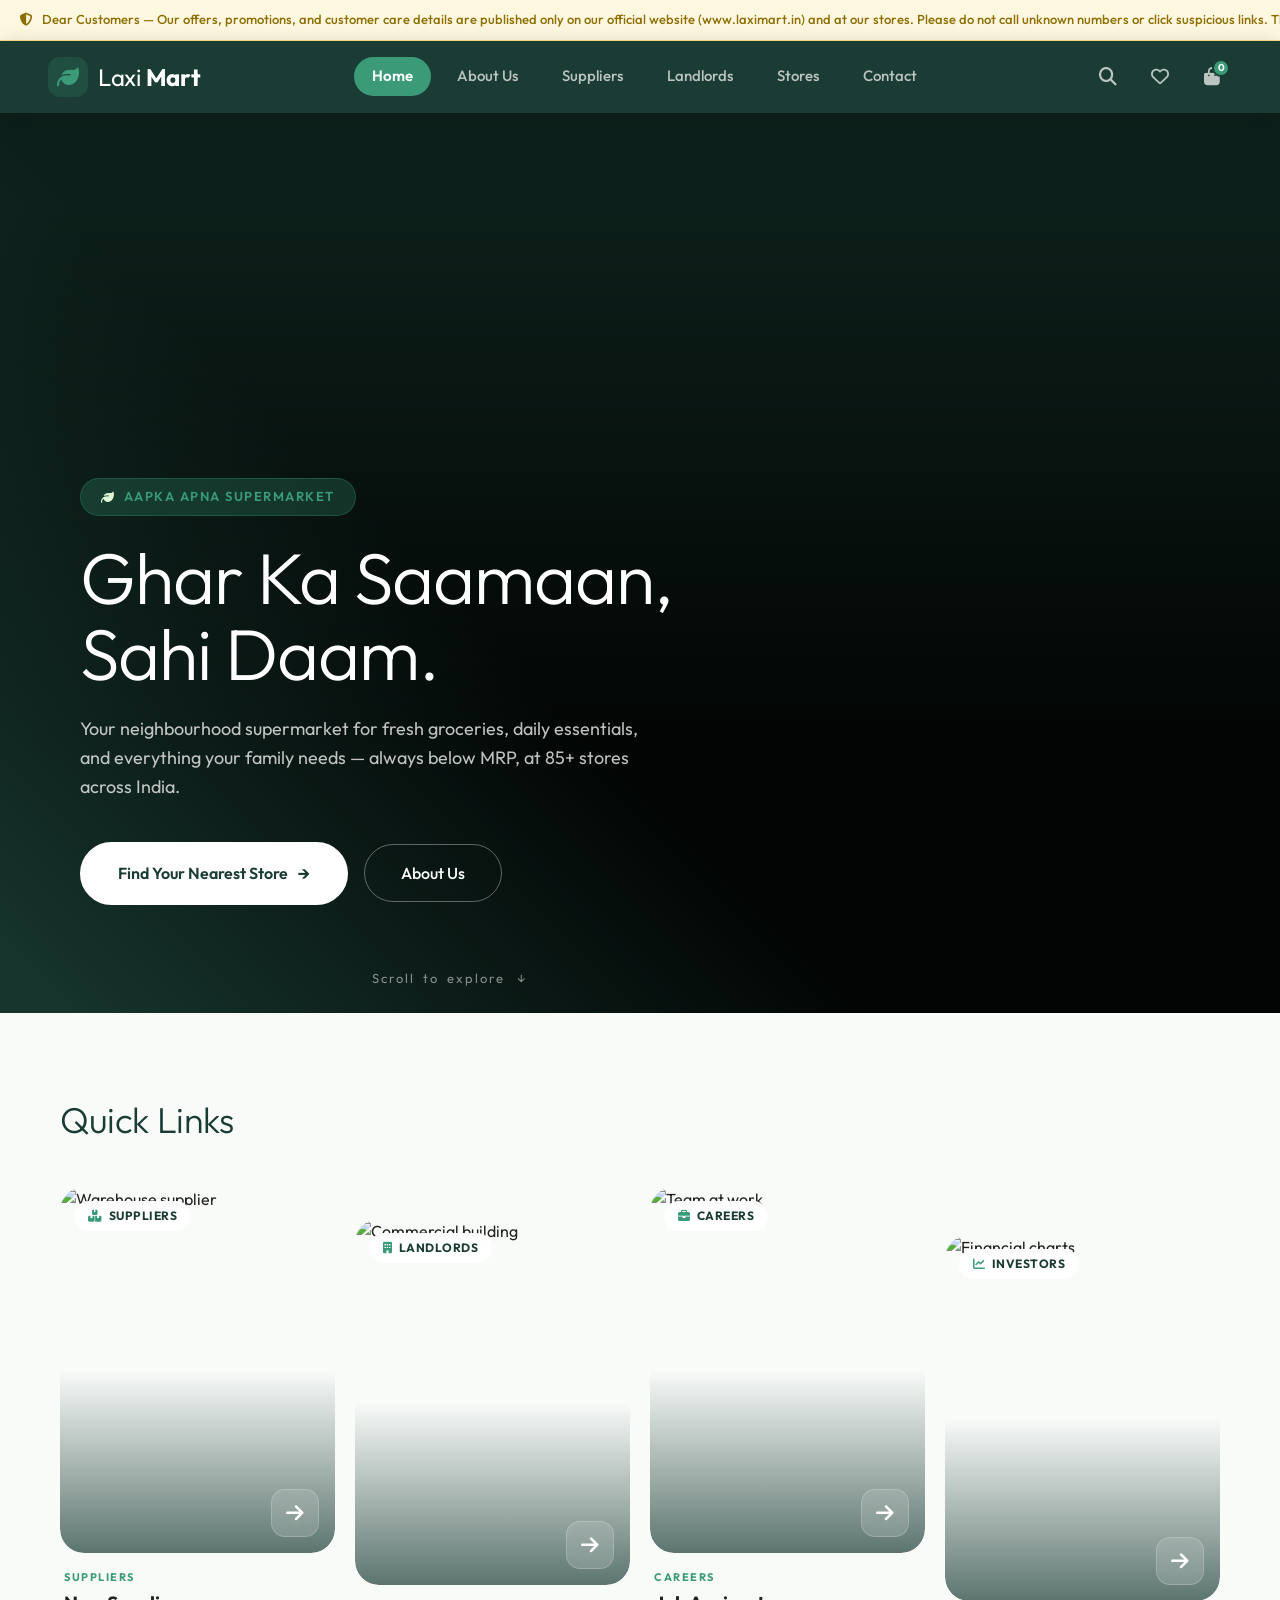
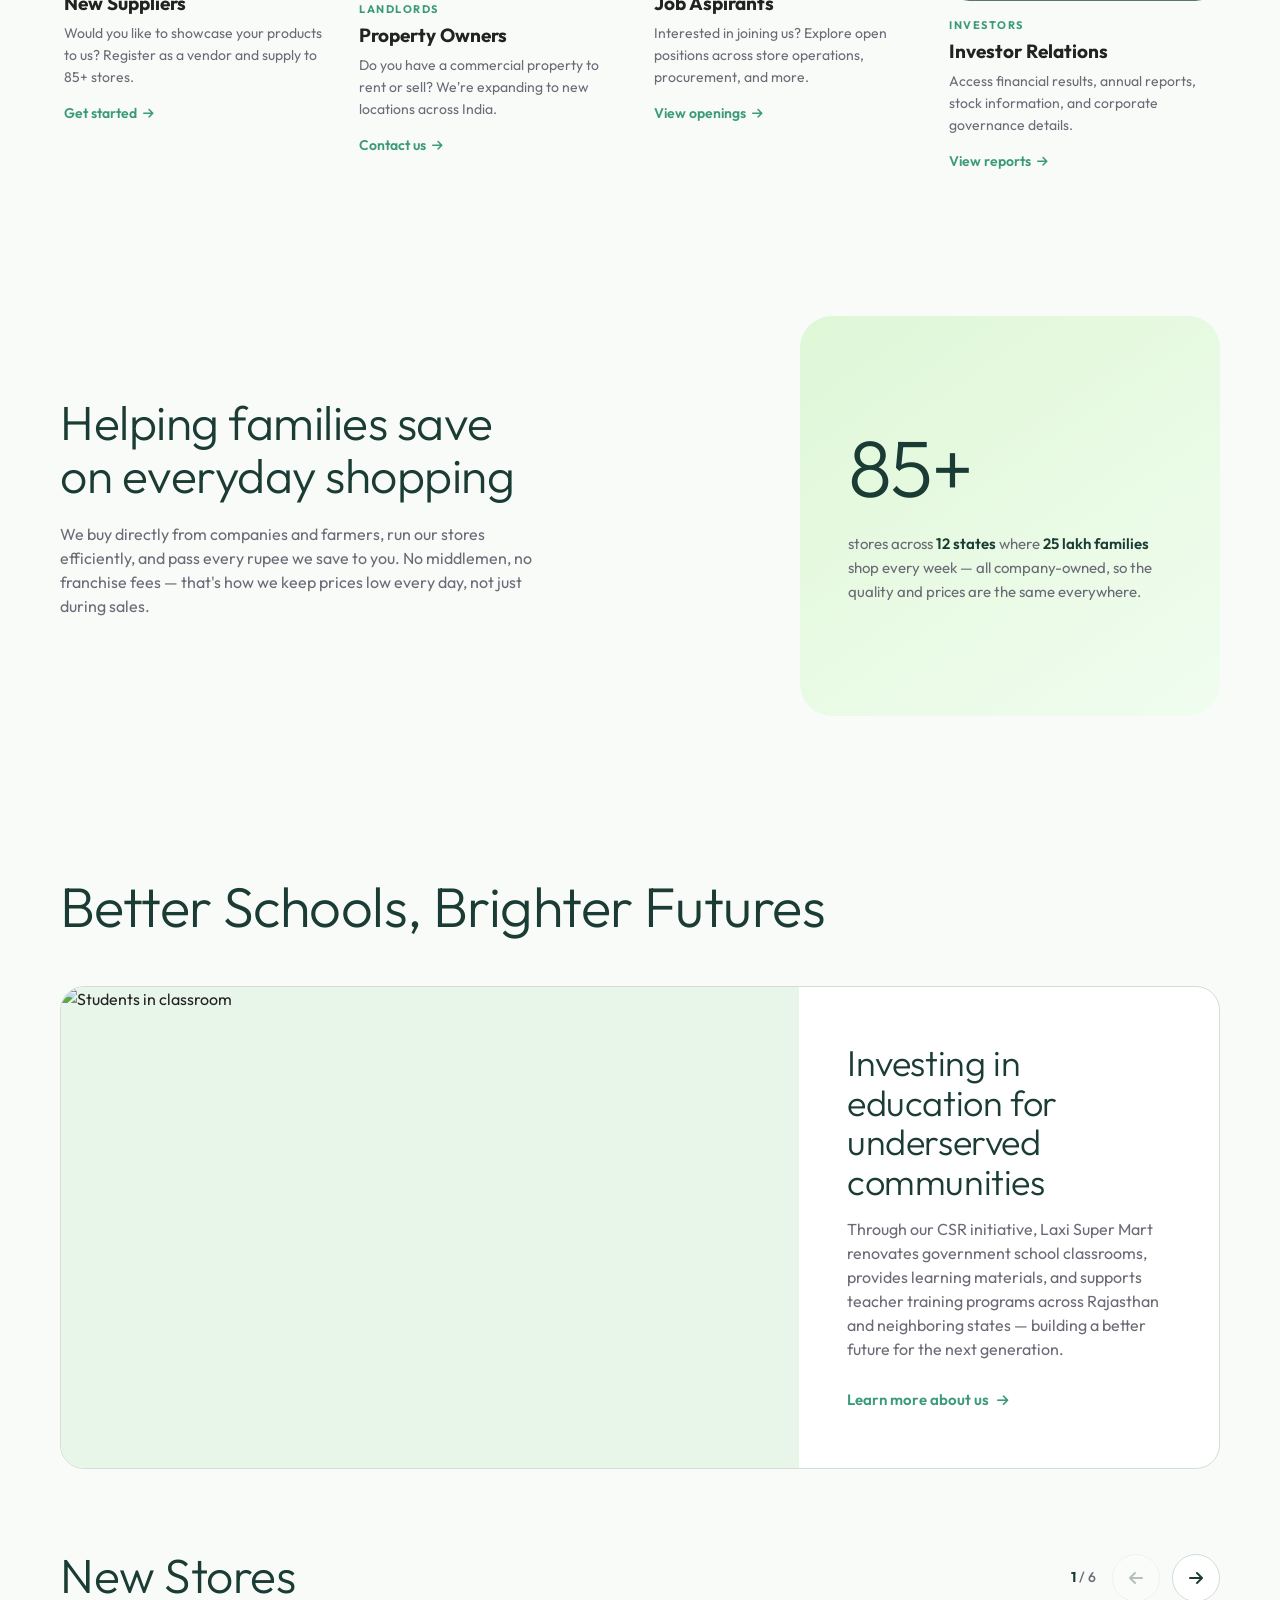
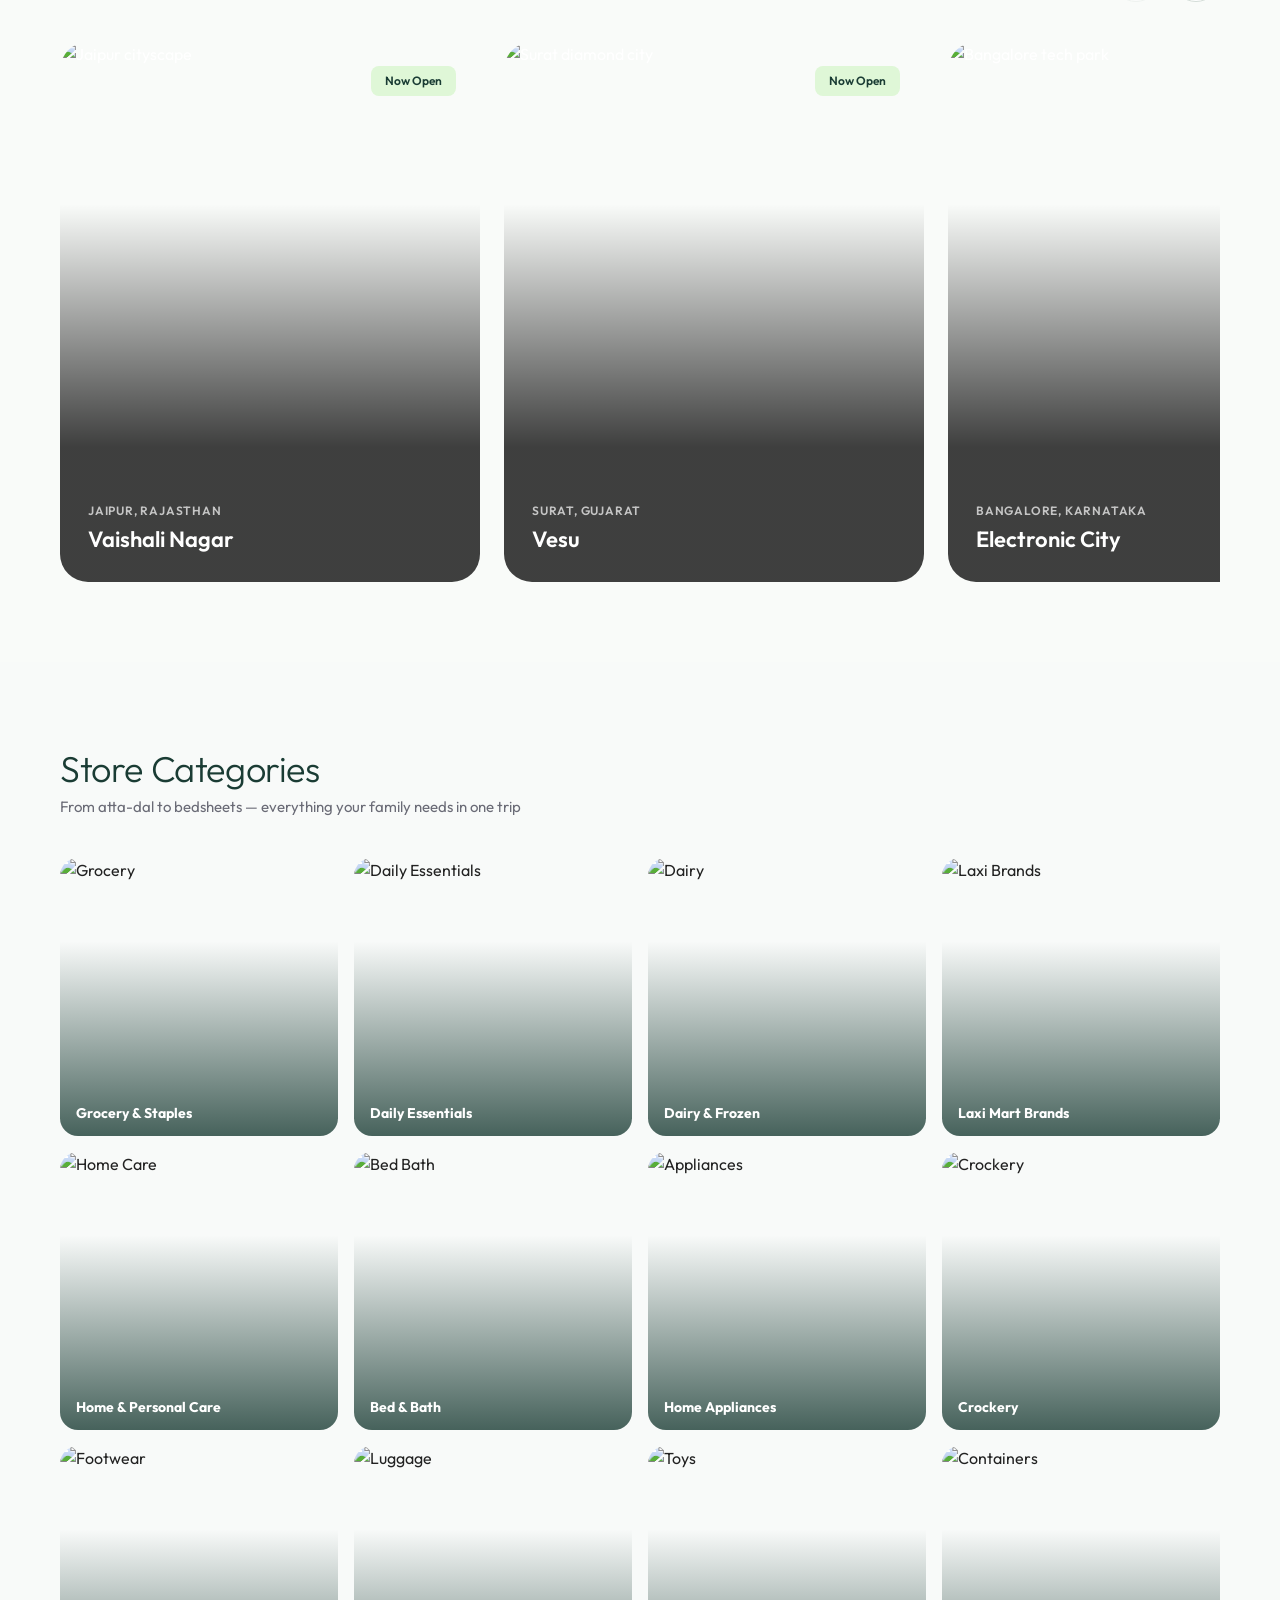
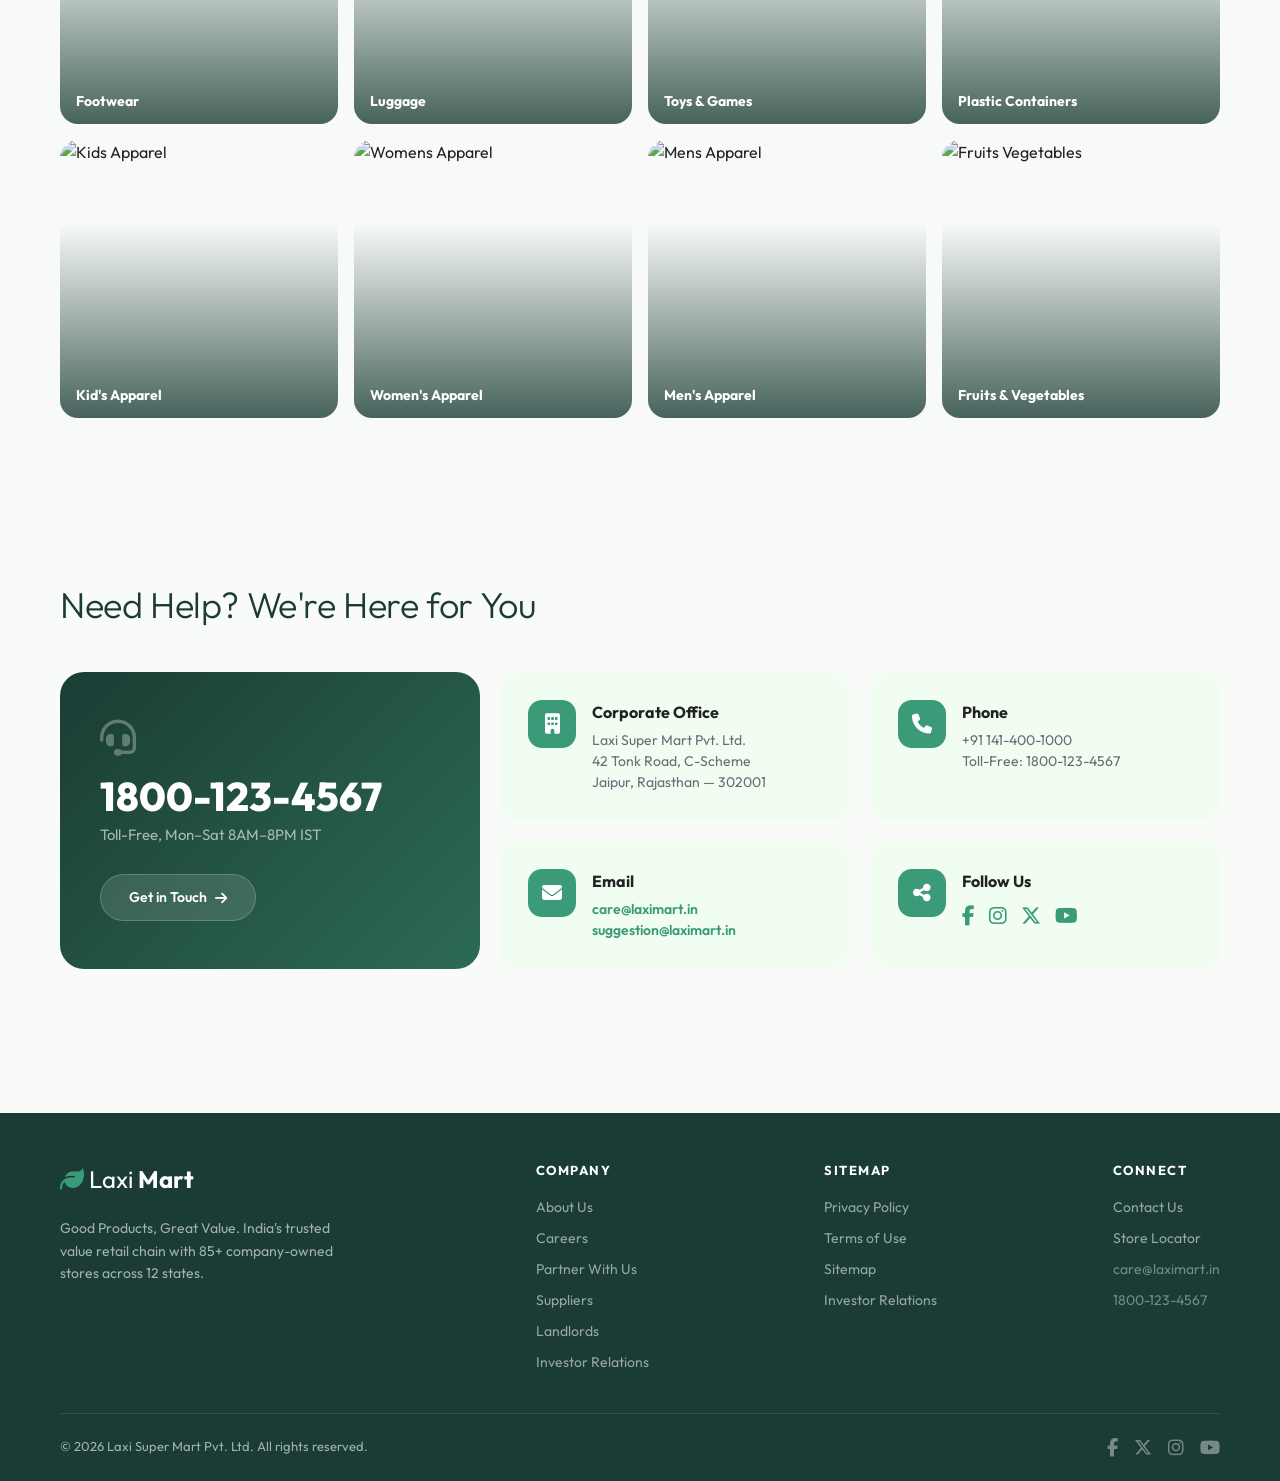
==== commit 0f66ead1: "fix: restore old UI layout, only change text content — no section reorder" ====
--- a/index.html
+++ b/index.html
@@ -87,7 +87,7 @@
             <p class="hero-copy">Your neighbourhood supermarket for fresh groceries, daily essentials, and everything your family needs — always below MRP, at 85+ stores across India.</p>
             <div class="hero-ctas">
                 <a href="stores.html" class="hero-btn-primary">Find Your Nearest Store <span class="hero-btn-arrow">→</span></a>
-                <a href="#categories" class="hero-btn-ghost">See What We Offer</a>
+                <a href="about.html" class="hero-btn-ghost">About Us</a>
             </div>
             <div class="hero-scroll-hint">Scroll to explore <span>↓</span></div>
         </div>
@@ -96,196 +96,8 @@
     <main class="container">
 
         <!-- =============================================
-             WHY FAMILIES CHOOSE LAXI MART — NEW section
+             QUICK LINKS — Pinterest-style tall cards
              ============================================= -->
-        <section class="whats-new-section">
-            <h2 class="whats-new-heading">Why Families Choose Laxi Mart</h2>
-            <div class="whats-new-grid" style="grid-template-columns: repeat(4, 1fr);">
-                <div class="whats-new-card" style="cursor: default;">
-                    <div class="whats-new-img" style="background: linear-gradient(135deg, #1a3c34, #2d6b54); display: flex; align-items: center; justify-content: center; height: 160px;">
-                        <i class="fas fa-tags" style="font-size: 48px; color: rgba(255,255,255,0.2);"></i>
-                    </div>
-                    <div class="whats-new-info">
-                        <span class="whats-new-tag">Customer Promise</span>
-                        <h3>Always Below MRP</h3>
-                        <p>Every product in our store is priced below the printed MRP. No fake discounts, no sale gimmicks — just honest low prices, every single day.</p>
-                    </div>
-                </div>
-                <div class="whats-new-card" style="cursor: default;">
-                    <div class="whats-new-img" style="background: linear-gradient(135deg, #2d6b54, #4ea585); display: flex; align-items: center; justify-content: center; height: 160px;">
-                        <i class="fas fa-carrot" style="font-size: 48px; color: rgba(255,255,255,0.2);"></i>
-                    </div>
-                    <div class="whats-new-info">
-                        <span class="whats-new-tag">Fresh Daily</span>
-                        <h3>Farm Fresh Produce</h3>
-                        <p>Fruits, vegetables, and dairy delivered fresh to our stores every morning from local farmers. What you pick is what was harvested yesterday.</p>
-                    </div>
-                </div>
-                <div class="whats-new-card" style="cursor: default;">
-                    <div class="whats-new-img" style="background: linear-gradient(135deg, #1a3c34, #3b9b78); display: flex; align-items: center; justify-content: center; height: 160px;">
-                        <i class="fas fa-store" style="font-size: 48px; color: rgba(255,255,255,0.2);"></i>
-                    </div>
-                    <div class="whats-new-info">
-                        <span class="whats-new-tag">One-Stop Shop</span>
-                        <h3>Everything Under One Roof</h3>
-                        <p>From atta and dal to bedsheets and footwear — your complete monthly shopping in one trip. Save time, save petrol, save money.</p>
-                    </div>
-                </div>
-                <div class="whats-new-card" style="cursor: default;">
-                    <div class="whats-new-img" style="background: linear-gradient(135deg, #0d1f1a, #1a3c34); display: flex; align-items: center; justify-content: center; height: 160px;">
-                        <i class="fas fa-map-marker-alt" style="font-size: 48px; color: rgba(255,255,255,0.2);"></i>
-                    </div>
-                    <div class="whats-new-info">
-                        <span class="whats-new-tag">Near You</span>
-                        <h3>85+ Stores, 12 States</h3>
-                        <p>There's probably a Laxi Mart near your home already. Walk in any day from 7 AM to 10 PM — no membership needed, everyone is welcome.</p>
-                    </div>
-                </div>
-            </div>
-        </section>
-
-        <!-- =============================================
-             SPLIT STATS
-             ============================================= -->
-        <section class="split-stats">
-            <div class="split-stats-text">
-                <h2 class="split-stats-headline">Helping families save on everyday shopping</h2>
-                <p class="split-stats-copy">We buy directly from companies and farmers, run our stores efficiently, and pass every rupee we save to you. No middlemen, no franchise fees — that's how we keep prices low every day, not just during sales.</p>
-            </div>
-            <div class="split-stats-card">
-                <div class="split-stats-card-inner">
-                    <span class="split-stats-number">85+</span>
-                    <p class="split-stats-desc">stores across <strong>12 states</strong> where <strong>25 lakh families</strong> shop every week — all company-owned, so the quality and prices are the same everywhere.</p>
-                </div>
-            </div>
-        </section>
-
-        <!-- =============================================
-             CSR
-             ============================================= -->
-        <section class="grow-section">
-            <h2 class="grow-heading">Better Schools, Brighter Futures</h2>
-        </section>
-
-        <section class="feature-splits">
-            <div class="feature-split-row">
-                <div class="feature-split-media">
-                    <img src="https://images.unsplash.com/photo-1503676260728-1c00da094a0b?auto=format&fit=crop&q=80&w=600" alt="Students in classroom">
-                </div>
-                <div class="feature-split-content">
-                    <h3 class="feature-split-title">Investing in education for underserved communities</h3>
-                    <p class="feature-split-desc">Through our CSR initiative, Laxi Super Mart renovates government school classrooms, provides learning materials, and supports teacher training programs across Rajasthan and neighboring states — building a better future for the next generation.</p>
-                    <a href="about.html" class="feature-split-link">Learn more about us <i class="fas fa-arrow-right"></i></a>
-                </div>
-            </div>
-        </section>
-
-    </main>
-
-    <!-- =============================================
-         STORE CATEGORIES — Moved UP (customers care about this)
-         ============================================= -->
-    <section class="sc-section" id="categories">
-        <div class="sc-inner">
-            <div class="sc-header">
-                <div>
-                    <h2>Store Categories</h2>
-                    <p>From atta-dal to bedsheets — everything your family needs in one trip</p>
-                </div>
-            </div>
-            <div class="sc-grid">
-                <div class="sc-card"><img src="https://images.unsplash.com/photo-1604719312566-8912e9227c6a?auto=format&fit=crop&q=80&w=300" alt="Grocery"><span>Grocery & Staples</span></div>
-                <div class="sc-card"><img src="https://images.unsplash.com/photo-1583947215259-38e31be8751f?auto=format&fit=crop&q=80&w=300" alt="Daily Essentials"><span>Daily Essentials</span></div>
-                <div class="sc-card"><img src="https://images.unsplash.com/photo-1550583724-b2692b85b150?auto=format&fit=crop&q=80&w=300" alt="Dairy"><span>Dairy & Frozen</span></div>
-                <div class="sc-card"><img src="https://images.unsplash.com/photo-1607082349566-187342175e2f?auto=format&fit=crop&q=80&w=300" alt="Laxi Brands"><span>Laxi Mart Brands</span></div>
-                <div class="sc-card"><img src="https://images.unsplash.com/photo-1556228578-0d85b1a4d571?auto=format&fit=crop&q=80&w=300" alt="Home Care"><span>Home & Personal Care</span></div>
-                <div class="sc-card"><img src="https://images.unsplash.com/photo-1616627561950-9f746e330187?auto=format&fit=crop&q=80&w=300" alt="Bed Bath"><span>Bed & Bath</span></div>
-                <div class="sc-card"><img src="https://images.unsplash.com/photo-1556909114-f6e7ad7d3136?auto=format&fit=crop&q=80&w=300" alt="Appliances"><span>Home Appliances</span></div>
-                <div class="sc-card"><img src="https://images.unsplash.com/photo-1514228742587-6b1558fcca3d?auto=format&fit=crop&q=80&w=300" alt="Crockery"><span>Crockery</span></div>
-                <div class="sc-card"><img src="https://images.unsplash.com/photo-1542291026-7eec264c27ff?auto=format&fit=crop&q=80&w=300" alt="Footwear"><span>Footwear</span></div>
-                <div class="sc-card"><img src="https://images.unsplash.com/photo-1553062407-98eeb64c6a62?auto=format&fit=crop&q=80&w=300" alt="Luggage"><span>Luggage</span></div>
-                <div class="sc-card"><img src="https://images.unsplash.com/photo-1596461404969-9ae70f2830c1?auto=format&fit=crop&q=80&w=300" alt="Toys"><span>Toys & Games</span></div>
-                <div class="sc-card"><img src="https://images.unsplash.com/photo-1610557892470-55d9e80c0bce?auto=format&fit=crop&q=80&w=300" alt="Containers"><span>Plastic Containers</span></div>
-                <div class="sc-card"><img src="https://images.unsplash.com/photo-1519238263530-99bdd11df2ea?auto=format&fit=crop&q=80&w=300" alt="Kids Apparel"><span>Kid's Apparel</span></div>
-                <div class="sc-card"><img src="https://images.unsplash.com/photo-1567401893414-76b7b1e5a7a5?auto=format&fit=crop&q=80&w=300" alt="Womens Apparel"><span>Women's Apparel</span></div>
-                <div class="sc-card"><img src="https://images.unsplash.com/photo-1602810318383-e386cc2a3ccf?auto=format&fit=crop&q=80&w=300" alt="Mens Apparel"><span>Men's Apparel</span></div>
-                <div class="sc-card"><img src="https://images.unsplash.com/photo-1610832958506-aa56368176cf?auto=format&fit=crop&q=80&w=300" alt="Fruits Vegetables"><span>Fruits & Vegetables</span></div>
-            </div>
-        </div>
-    </section>
-
-    <!-- =============================================
-         NEW STORES CAROUSEL
-         ============================================= -->
-    <div class="container">
-        <section class="insights-section">
-            <div class="insights-header">
-                <h2 class="insights-heading">New Stores</h2>
-                <div class="insights-nav">
-                    <span class="insights-counter"><span class="insights-counter-current">1</span> / <span class="insights-counter-total">6</span></span>
-                    <button class="insights-btn insights-prev" aria-label="Previous" disabled><i class="fas fa-arrow-left"></i></button>
-                    <button class="insights-btn insights-next" aria-label="Next"><i class="fas fa-arrow-right"></i></button>
-                </div>
-            </div>
-            <div class="insights-track-wrapper">
-                <div class="insights-track" id="insights-track">
-                    <a href="stores.html" class="insight-card">
-                        <img src="https://images.unsplash.com/photo-1477587458883-47145ed94245?auto=format&fit=crop&q=80&w=500" alt="Jaipur" class="insight-card-bg">
-                        <span class="insight-card-tag" style="background: #dff7d7; color: #1a3c34;">Now Open</span>
-                        <div class="insight-card-bottom">
-                            <span class="insight-card-eyebrow">Jaipur, Rajasthan</span>
-                            <h3 class="insight-card-title">Vaishali Nagar</h3>
-                        </div>
-                    </a>
-                    <a href="stores.html" class="insight-card">
-                        <img src="https://images.unsplash.com/photo-1595658658481-d53d3f999875?auto=format&fit=crop&q=80&w=500" alt="Surat" class="insight-card-bg">
-                        <span class="insight-card-tag" style="background: #dff7d7; color: #1a3c34;">Now Open</span>
-                        <div class="insight-card-bottom">
-                            <span class="insight-card-eyebrow">Surat, Gujarat</span>
-                            <h3 class="insight-card-title">Vesu</h3>
-                        </div>
-                    </a>
-                    <a href="stores.html" class="insight-card">
-                        <img src="https://images.unsplash.com/photo-1596176530529-78163a4f7af2?auto=format&fit=crop&q=80&w=500" alt="Bangalore" class="insight-card-bg">
-                        <span class="insight-card-tag" style="background: #dff7d7; color: #1a3c34;">Now Open</span>
-                        <div class="insight-card-bottom">
-                            <span class="insight-card-eyebrow">Bangalore, Karnataka</span>
-                            <h3 class="insight-card-title">Electronic City</h3>
-                        </div>
-                    </a>
-                    <a href="stores.html" class="insight-card">
-                        <img src="https://images.unsplash.com/photo-1570168007204-dfb528c6958f?auto=format&fit=crop&q=80&w=500" alt="Pune" class="insight-card-bg">
-                        <span class="insight-card-tag" style="background: #fff8e1; color: #8d6e00;">Coming Soon</span>
-                        <div class="insight-card-bottom">
-                            <span class="insight-card-eyebrow">Pune, Maharashtra</span>
-                            <h3 class="insight-card-title">Hinjewadi</h3>
-                        </div>
-                    </a>
-                    <a href="stores.html" class="insight-card">
-                        <img src="https://images.unsplash.com/photo-1587474260584-136574528ed5?auto=format&fit=crop&q=80&w=500" alt="Delhi" class="insight-card-bg">
-                        <span class="insight-card-tag" style="background: #fff8e1; color: #8d6e00;">Coming Soon</span>
-                        <div class="insight-card-bottom">
-                            <span class="insight-card-eyebrow">Noida, Delhi NCR</span>
-                            <h3 class="insight-card-title">Sector 62</h3>
-                        </div>
-                    </a>
-                    <a href="stores.html" class="insight-card">
-                        <img src="https://images.unsplash.com/photo-1599661046289-e31897846e41?auto=format&fit=crop&q=80&w=500" alt="Hyderabad" class="insight-card-bg">
-                        <span class="insight-card-tag" style="background: #fff8e1; color: #8d6e00;">Coming Soon</span>
-                        <div class="insight-card-bottom">
-                            <span class="insight-card-eyebrow">Hyderabad, Telangana</span>
-                            <h3 class="insight-card-title">Manikonda</h3>
-                        </div>
-                    </a>
-                </div>
-            </div>
-        </section>
-    </div>
-
-    <!-- =============================================
-         FOR BUSINESS PARTNERS — Renamed Quick Links, moved DOWN
-         ============================================= -->
-    <div class="container">
         <style>
             .ql-section { padding: 80px 0 64px; }
             .ql-section > h2 {
@@ -293,7 +105,7 @@
                 font-weight: 300;
                 color: #1a3c34;
                 letter-spacing: -0.4px;
-                margin-bottom: 8px;
+                margin-bottom: 40px;
             }
             .ql-pins {
                 display: grid;
@@ -432,8 +244,7 @@
         </style>
 
         <section class="ql-section">
-            <h2>For Business Partners</h2>
-            <p style="font-size: 15px; color: #6a6b76; margin-bottom: 32px;">Are you a supplier, property owner, job seeker, or investor? These pages are for you.</p>
+            <h2>Quick Links</h2>
             <div class="ql-pins">
                 <!-- Suppliers -->
                 <a href="suppliers.html" class="ql-pin">
@@ -502,13 +313,13 @@
              ============================================= -->
         <section class="split-stats">
             <div class="split-stats-text">
-                <h2 class="split-stats-headline">Bringing value to millions of Indian households</h2>
-                <p class="split-stats-copy">We help families save more on everyday groceries — from staples to fresh produce — through direct sourcing, efficient operations, and our Everyday Low Cost — Everyday Low Price model.</p>
+                <h2 class="split-stats-headline">Helping families save on everyday shopping</h2>
+                <p class="split-stats-copy">We buy directly from companies and farmers, run our stores efficiently, and pass every rupee we save to you. No middlemen, no franchise fees — that's how we keep prices low every day, not just during sales.</p>
             </div>
             <div class="split-stats-card">
                 <div class="split-stats-card-inner">
                     <span class="split-stats-number">85+</span>
-                    <p class="split-stats-desc">Company-owned stores across <strong>12 states</strong> serving approximately <strong>2.5 million customers</strong> every week — no franchise, no middlemen.</p>
+                    <p class="split-stats-desc">stores across <strong>12 states</strong> where <strong>25 lakh families</strong> shop every week — all company-owned, so the quality and prices are the same everywhere.</p>
                 </div>
             </div>
         </section>
@@ -535,6 +346,80 @@
 
     </main>
 
+    <!-- =============================================
+         NEW STORES — Curat "insights carousel" design
+         ============================================= -->
+    <div class="container">
+        <section class="insights-section">
+            <div class="insights-header">
+                <h2 class="insights-heading">New Stores</h2>
+                <div class="insights-nav">
+                    <span class="insights-counter"><span class="insights-counter-current">1</span> / <span class="insights-counter-total">6</span></span>
+                    <button class="insights-btn insights-prev" aria-label="Previous" disabled><i class="fas fa-arrow-left"></i></button>
+                    <button class="insights-btn insights-next" aria-label="Next"><i class="fas fa-arrow-right"></i></button>
+                </div>
+            </div>
+            <div class="insights-track-wrapper">
+                <div class="insights-track" id="insights-track">
+                    <a href="stores.html" class="insight-card">
+                        <img src="https://images.unsplash.com/photo-1477587458883-47145ed94245?auto=format&fit=crop&q=80&w=500" alt="Jaipur cityscape" class="insight-card-bg">
+                        <span class="insight-card-tag" style="background: #dff7d7; color: #1a3c34;">Now Open</span>
+                        <div class="insight-card-bottom">
+                            <span class="insight-card-eyebrow">Jaipur, Rajasthan</span>
+                            <h3 class="insight-card-title">Vaishali Nagar</h3>
+                        </div>
+                    </a>
+                    <a href="stores.html" class="insight-card">
+                        <img src="https://images.unsplash.com/photo-1595658658481-d53d3f999875?auto=format&fit=crop&q=80&w=500" alt="Surat diamond city" class="insight-card-bg">
+                        <span class="insight-card-tag" style="background: #dff7d7; color: #1a3c34;">Now Open</span>
+                        <div class="insight-card-bottom">
+                            <span class="insight-card-eyebrow">Surat, Gujarat</span>
+                            <h3 class="insight-card-title">Vesu</h3>
+                        </div>
+                    </a>
+                    <a href="stores.html" class="insight-card">
+                        <img src="https://images.unsplash.com/photo-1596176530529-78163a4f7af2?auto=format&fit=crop&q=80&w=500" alt="Bangalore tech park" class="insight-card-bg">
+                        <span class="insight-card-tag" style="background: #dff7d7; color: #1a3c34;">Now Open</span>
+                        <div class="insight-card-bottom">
+                            <span class="insight-card-eyebrow">Bangalore, Karnataka</span>
+                            <h3 class="insight-card-title">Electronic City</h3>
+                        </div>
+                    </a>
+                    <a href="stores.html" class="insight-card">
+                        <img src="https://images.unsplash.com/photo-1570168007204-dfb528c6958f?auto=format&fit=crop&q=80&w=500" alt="Pune skyline" class="insight-card-bg">
+                        <span class="insight-card-tag" style="background: #fff8e1; color: #8d6e00;">Coming Soon</span>
+                        <div class="insight-card-bottom">
+                            <span class="insight-card-eyebrow">Pune, Maharashtra</span>
+                            <h3 class="insight-card-title">Hinjewadi</h3>
+                        </div>
+                    </a>
+                    <a href="stores.html" class="insight-card">
+                        <img src="https://images.unsplash.com/photo-1587474260584-136574528ed5?auto=format&fit=crop&q=80&w=500" alt="Delhi cityscape" class="insight-card-bg">
+                        <span class="insight-card-tag" style="background: #fff8e1; color: #8d6e00;">Coming Soon</span>
+                        <div class="insight-card-bottom">
+                            <span class="insight-card-eyebrow">Noida, Delhi NCR</span>
+                            <h3 class="insight-card-title">Sector 62</h3>
+                        </div>
+                    </a>
+                    <a href="stores.html" class="insight-card">
+                        <img src="https://images.unsplash.com/photo-1599661046289-e31897846e41?auto=format&fit=crop&q=80&w=500" alt="Hyderabad Charminar" class="insight-card-bg">
+                        <span class="insight-card-tag" style="background: #fff8e1; color: #8d6e00;">Coming Soon</span>
+                        <div class="insight-card-bottom">
+                            <span class="insight-card-eyebrow">Hyderabad, Telangana</span>
+                            <h3 class="insight-card-title">Manikonda</h3>
+                        </div>
+                    </a>
+                </div>
+            </div>
+        </section>
+    </div>
+
+    <!-- =============================================
+         STORE CATEGORIES — Styled grid
+         ============================================= -->
+    <!-- =============================================
+         STORE CATEGORIES — Premium icon card grid
+         ============================================= -->
     <style>
         .sc-section { background: #f8faf9; padding: 80px 0; }
         .sc-inner { max-width: 1200px; margin: 0 auto; padding: 0 20px; }
@@ -663,6 +548,35 @@
         }
     </style>
 
+    <section class="sc-section">
+        <div class="sc-inner">
+            <div class="sc-header">
+                <div>
+                    <h2>Store Categories</h2>
+                    <p>From atta-dal to bedsheets — everything your family needs in one trip</p>
+                </div>
+            </div>
+            <div class="sc-grid">
+                <div class="sc-card"><img src="https://images.unsplash.com/photo-1604719312566-8912e9227c6a?auto=format&fit=crop&q=80&w=300" alt="Grocery"><span>Grocery & Staples</span></div>
+                <div class="sc-card"><img src="https://images.unsplash.com/photo-1583947215259-38e31be8751f?auto=format&fit=crop&q=80&w=300" alt="Daily Essentials"><span>Daily Essentials</span></div>
+                <div class="sc-card"><img src="https://images.unsplash.com/photo-1550583724-b2692b85b150?auto=format&fit=crop&q=80&w=300" alt="Dairy"><span>Dairy & Frozen</span></div>
+                <div class="sc-card"><img src="https://images.unsplash.com/photo-1607082349566-187342175e2f?auto=format&fit=crop&q=80&w=300" alt="Laxi Brands"><span>Laxi Mart Brands</span></div>
+                <div class="sc-card"><img src="https://images.unsplash.com/photo-1556228578-0d85b1a4d571?auto=format&fit=crop&q=80&w=300" alt="Home Care"><span>Home & Personal Care</span></div>
+                <div class="sc-card"><img src="https://images.unsplash.com/photo-1616627561950-9f746e330187?auto=format&fit=crop&q=80&w=300" alt="Bed Bath"><span>Bed & Bath</span></div>
+                <div class="sc-card"><img src="https://images.unsplash.com/photo-1556909114-f6e7ad7d3136?auto=format&fit=crop&q=80&w=300" alt="Appliances"><span>Home Appliances</span></div>
+                <div class="sc-card"><img src="https://images.unsplash.com/photo-1514228742587-6b1558fcca3d?auto=format&fit=crop&q=80&w=300" alt="Crockery"><span>Crockery</span></div>
+                <div class="sc-card"><img src="https://images.unsplash.com/photo-1542291026-7eec264c27ff?auto=format&fit=crop&q=80&w=300" alt="Footwear"><span>Footwear</span></div>
+                <div class="sc-card"><img src="https://images.unsplash.com/photo-1553062407-98eeb64c6a62?auto=format&fit=crop&q=80&w=300" alt="Luggage"><span>Luggage</span></div>
+                <div class="sc-card"><img src="https://images.unsplash.com/photo-1596461404969-9ae70f2830c1?auto=format&fit=crop&q=80&w=300" alt="Toys"><span>Toys & Games</span></div>
+                <div class="sc-card"><img src="https://images.unsplash.com/photo-1610557892470-55d9e80c0bce?auto=format&fit=crop&q=80&w=300" alt="Containers"><span>Plastic Containers</span></div>
+                <div class="sc-card"><img src="https://images.unsplash.com/photo-1519238263530-99bdd11df2ea?auto=format&fit=crop&q=80&w=300" alt="Kids Apparel"><span>Kid's Apparel</span></div>
+                <div class="sc-card"><img src="https://images.unsplash.com/photo-1567401893414-76b7b1e5a7a5?auto=format&fit=crop&q=80&w=300" alt="Womens Apparel"><span>Women's Apparel</span></div>
+                <div class="sc-card"><img src="https://images.unsplash.com/photo-1602810318383-e386cc2a3ccf?auto=format&fit=crop&q=80&w=300" alt="Mens Apparel"><span>Men's Apparel</span></div>
+                <div class="sc-card"><img src="https://images.unsplash.com/photo-1610832958506-aa56368176cf?auto=format&fit=crop&q=80&w=300" alt="Fruits Vegetables"><span>Fruits & Vegetables</span></div>
+            </div>
+        </div>
+    </section>
+
     <!-- =============================================
          CONTACT — Bento grid layout
          ============================================= -->
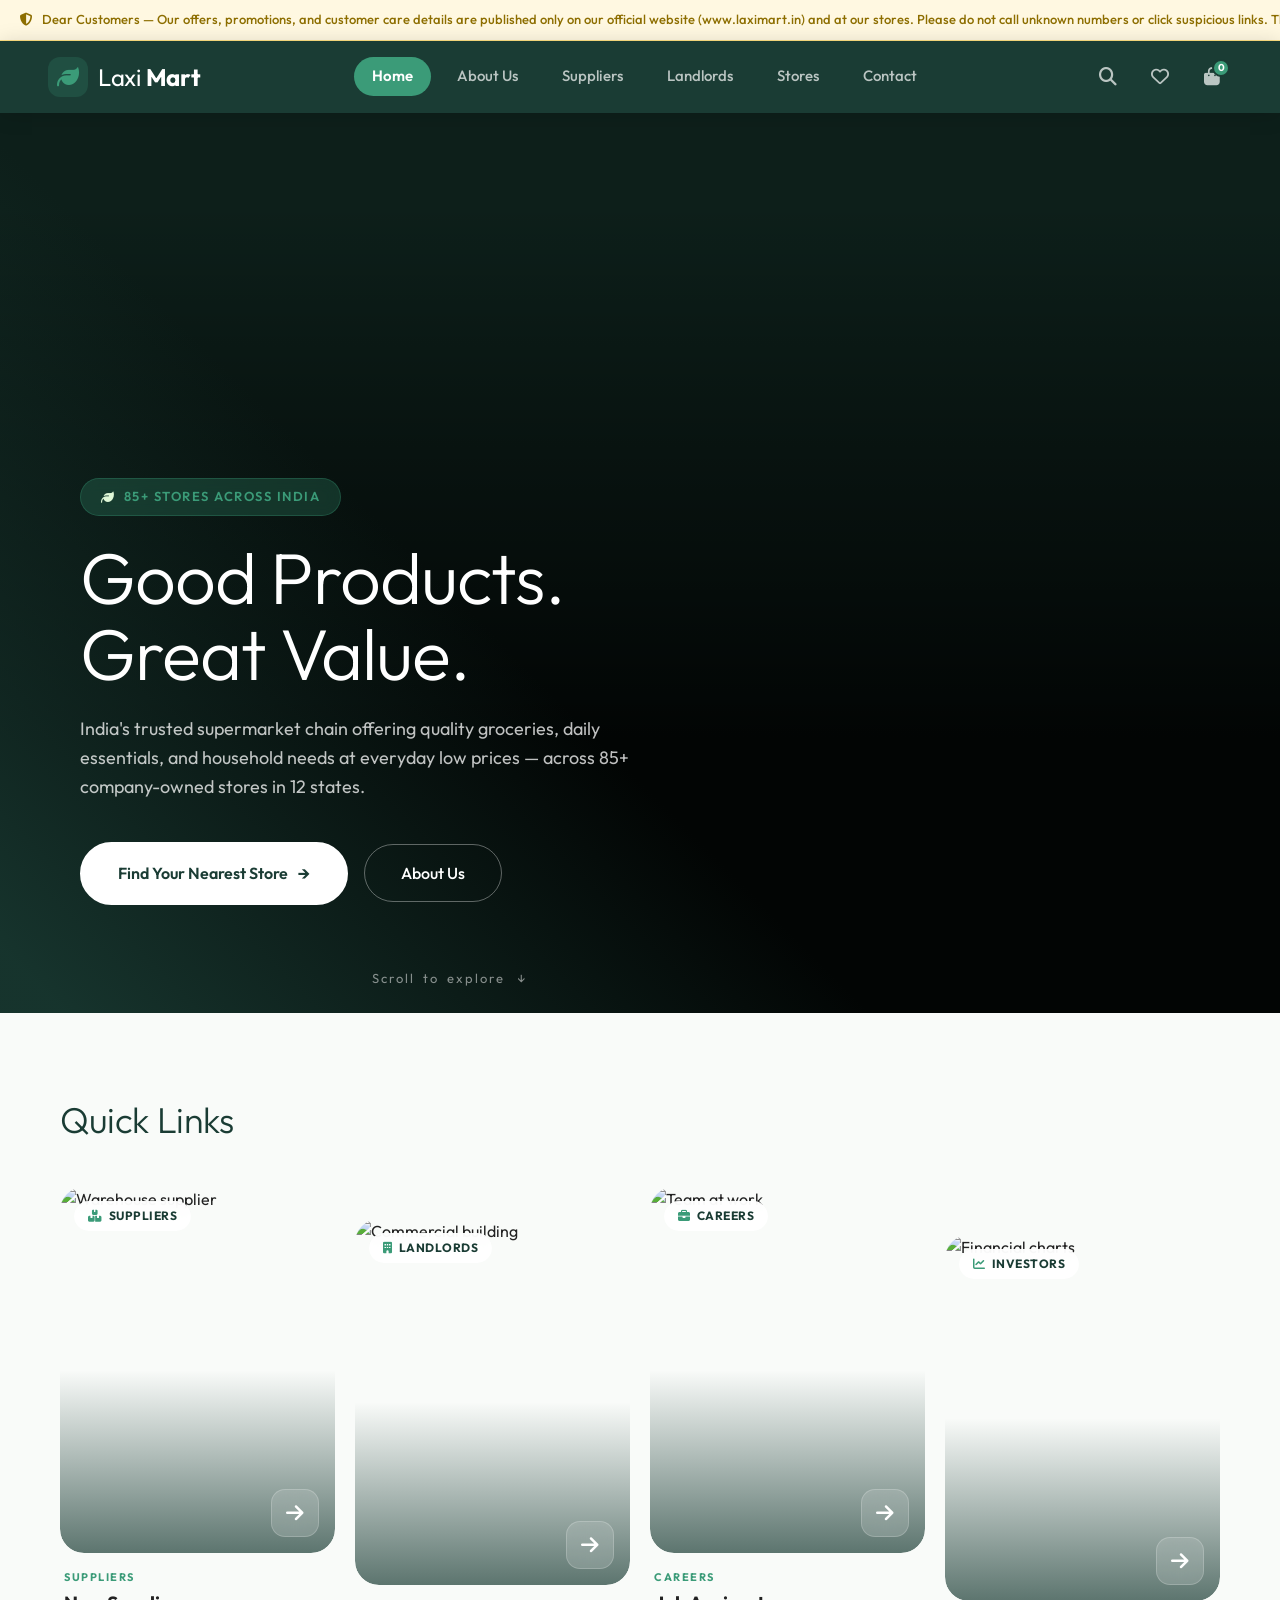
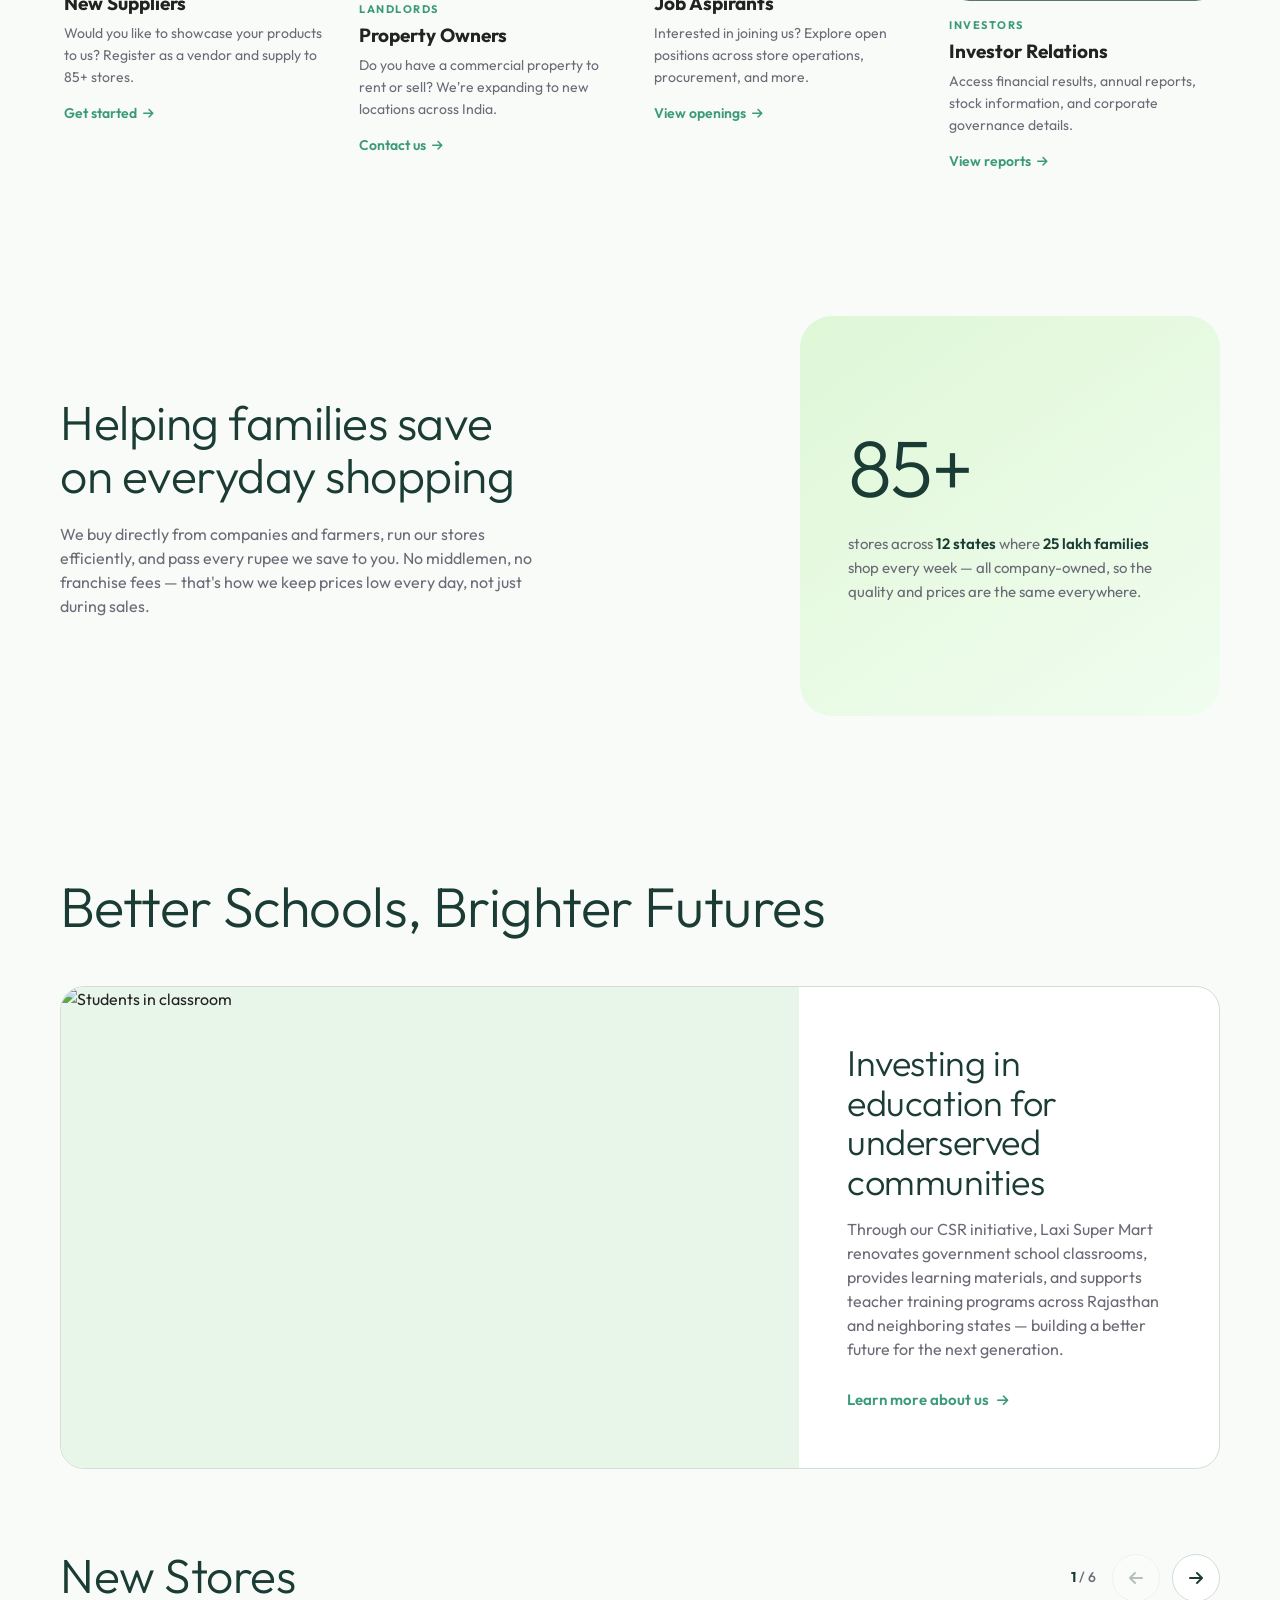
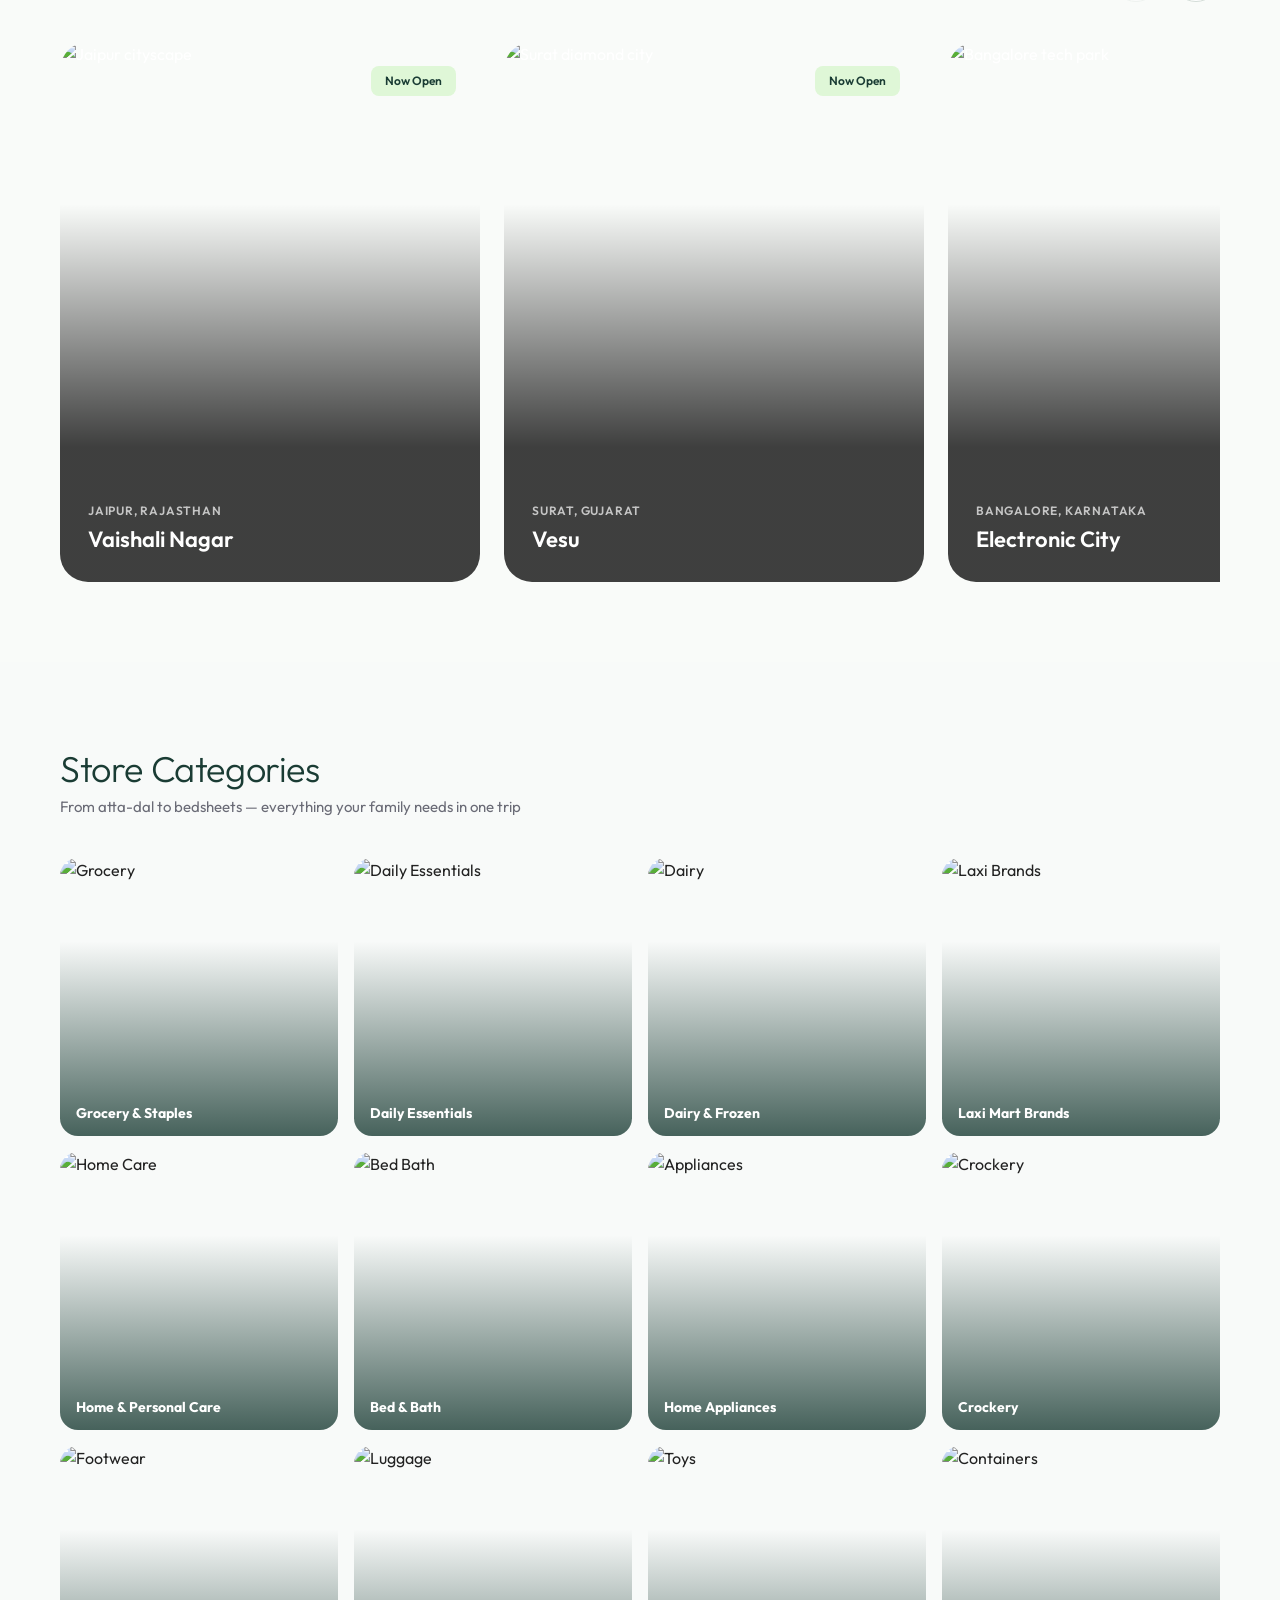
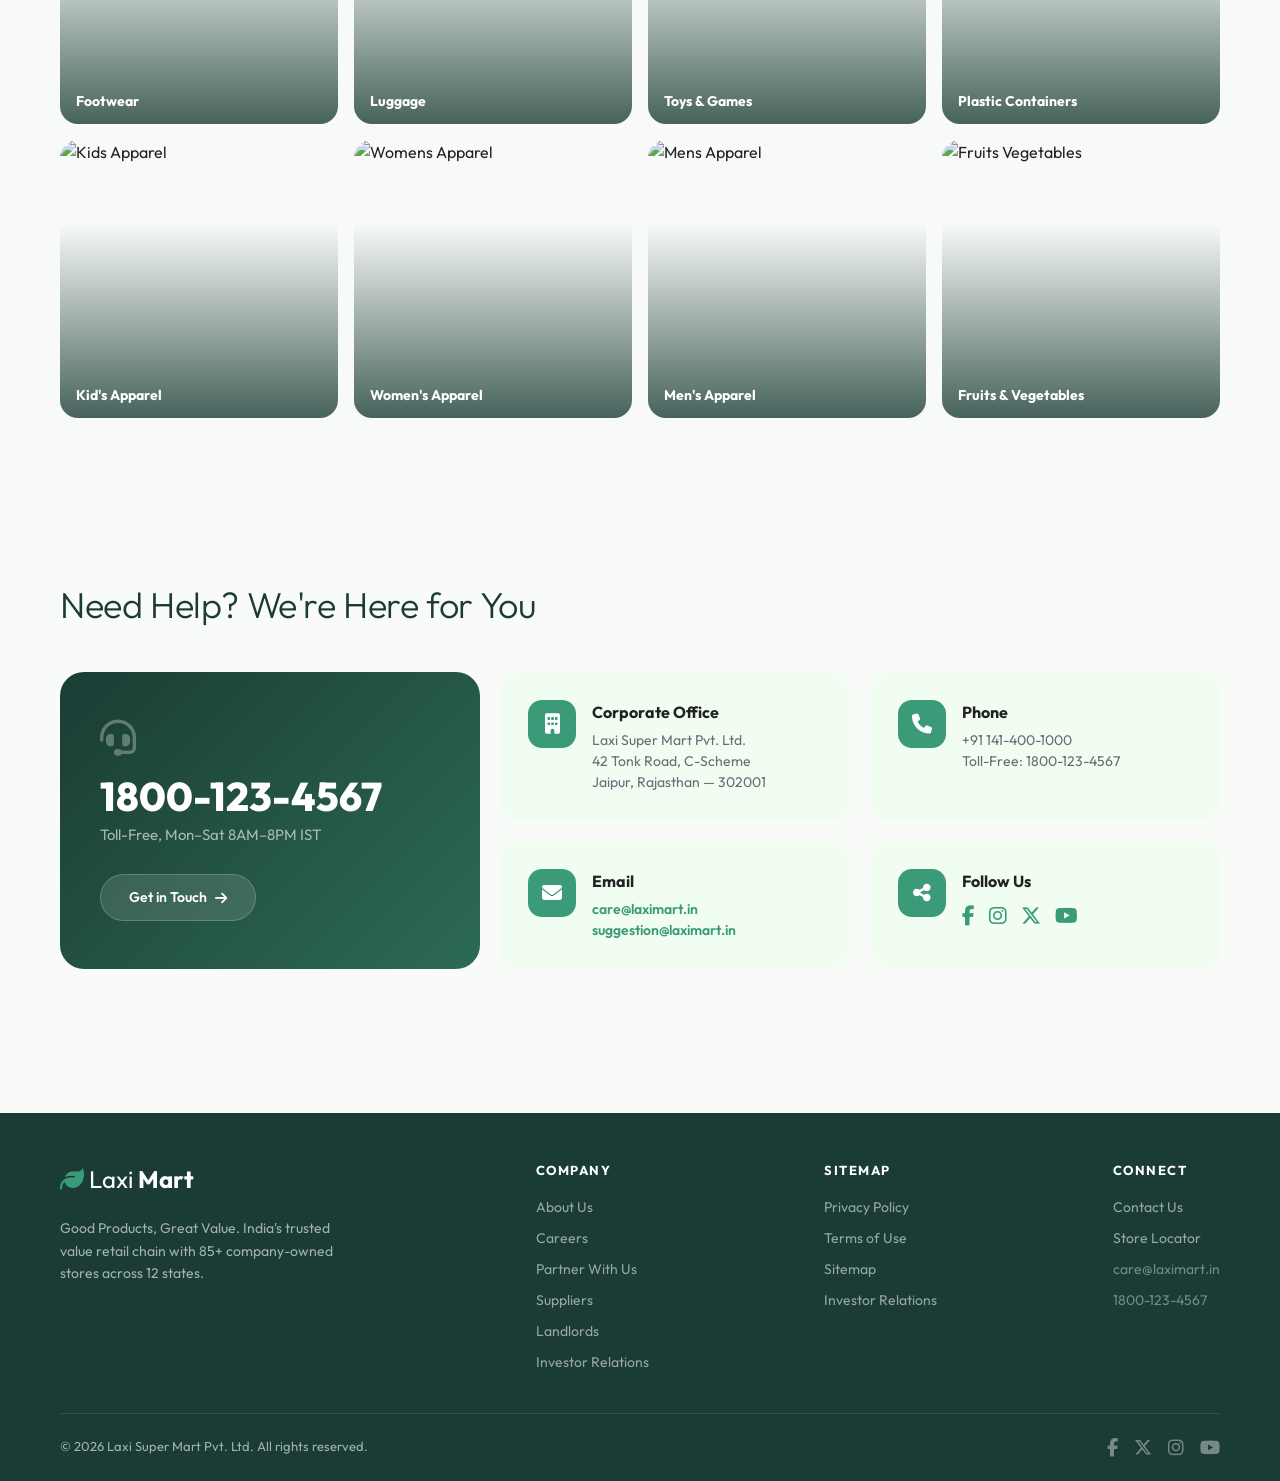
==== commit 1b35a08b: "fix: professional DMart-style hero tagline — Good Products. Great Value." ====
--- a/index.html
+++ b/index.html
@@ -82,9 +82,9 @@
         </video>
         <div class="hero-gradient"></div>
         <div class="hero-body">
-            <span class="hero-eyebrow"><i class="fas fa-leaf"></i> Aapka Apna Supermarket</span>
-            <h1 class="hero-headline">Ghar Ka Saamaan,<br>Sahi Daam.</h1>
-            <p class="hero-copy">Your neighbourhood supermarket for fresh groceries, daily essentials, and everything your family needs — always below MRP, at 85+ stores across India.</p>
+            <span class="hero-eyebrow"><i class="fas fa-leaf"></i> 85+ Stores Across India</span>
+            <h1 class="hero-headline">Good Products.<br>Great Value.</h1>
+            <p class="hero-copy">India's trusted supermarket chain offering quality groceries, daily essentials, and household needs at everyday low prices — across 85+ company-owned stores in 12 states.</p>
             <div class="hero-ctas">
                 <a href="stores.html" class="hero-btn-primary">Find Your Nearest Store <span class="hero-btn-arrow">→</span></a>
                 <a href="about.html" class="hero-btn-ghost">About Us</a>
